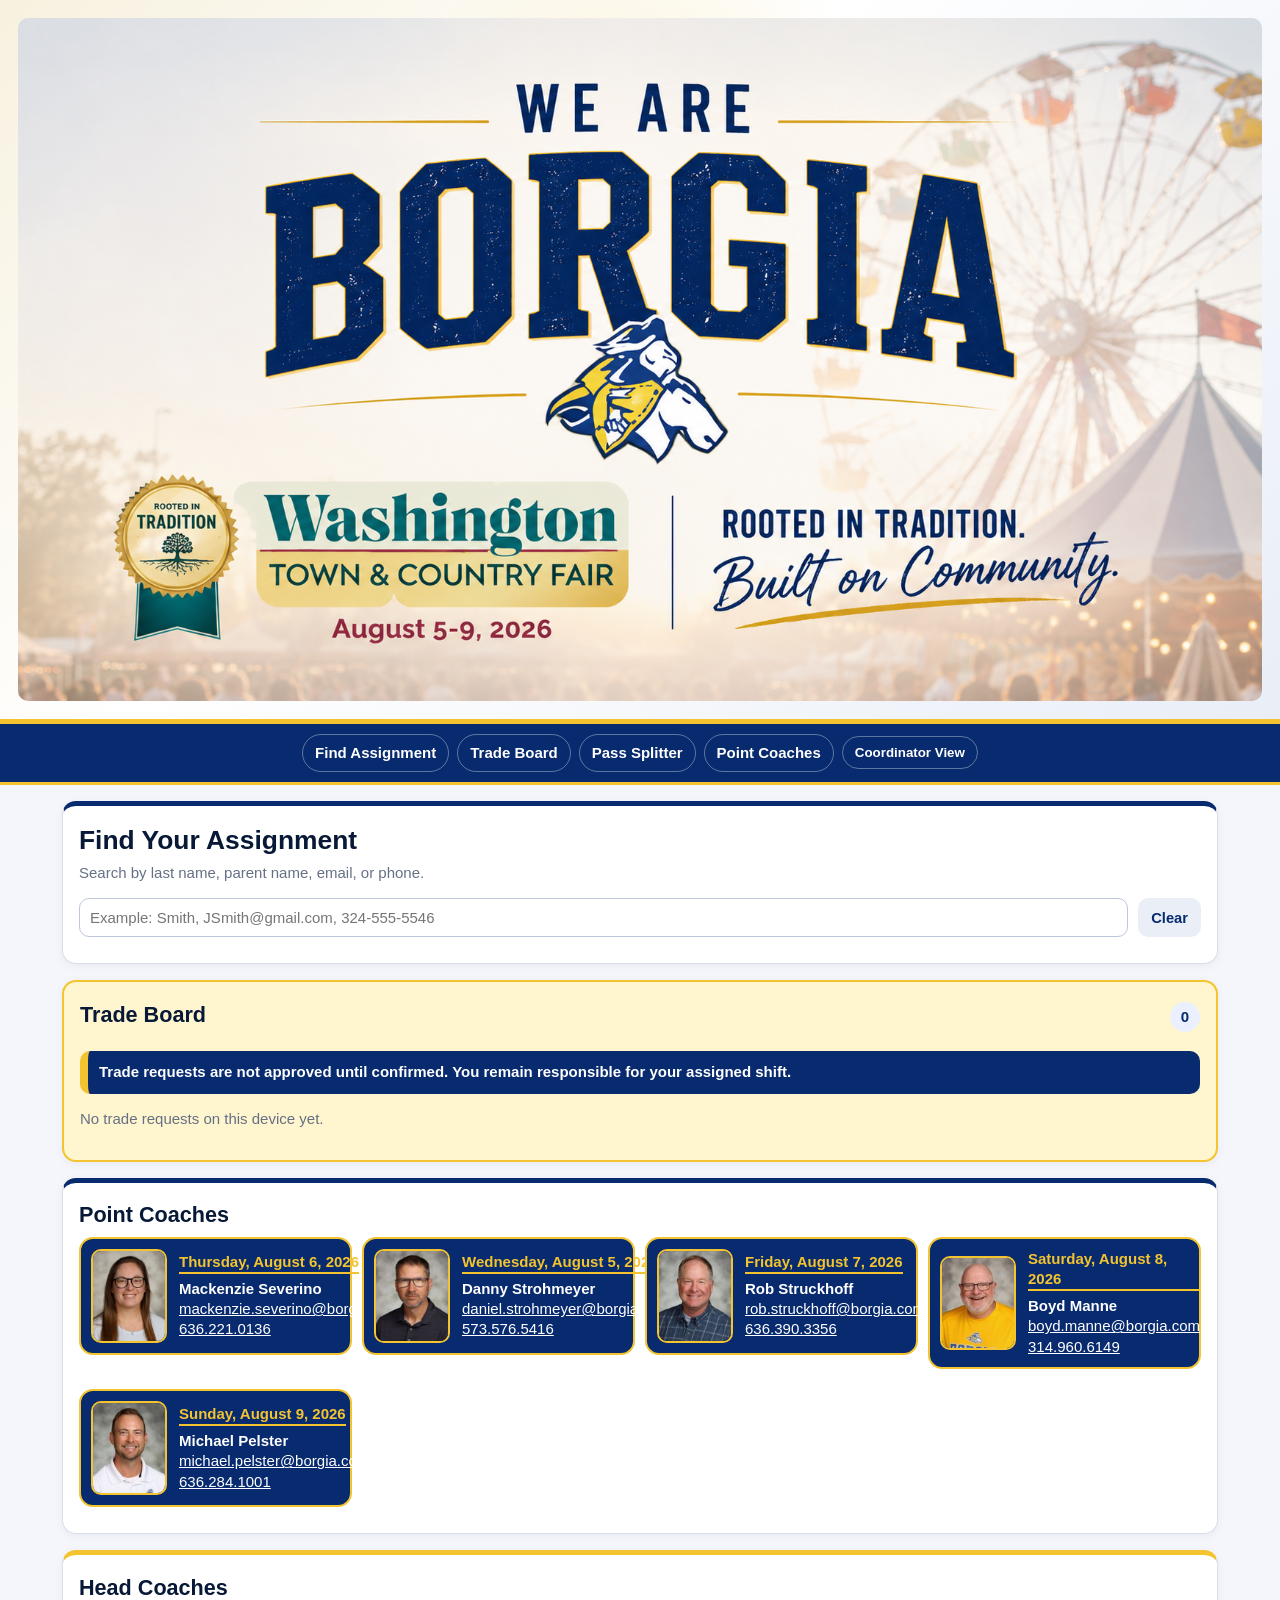
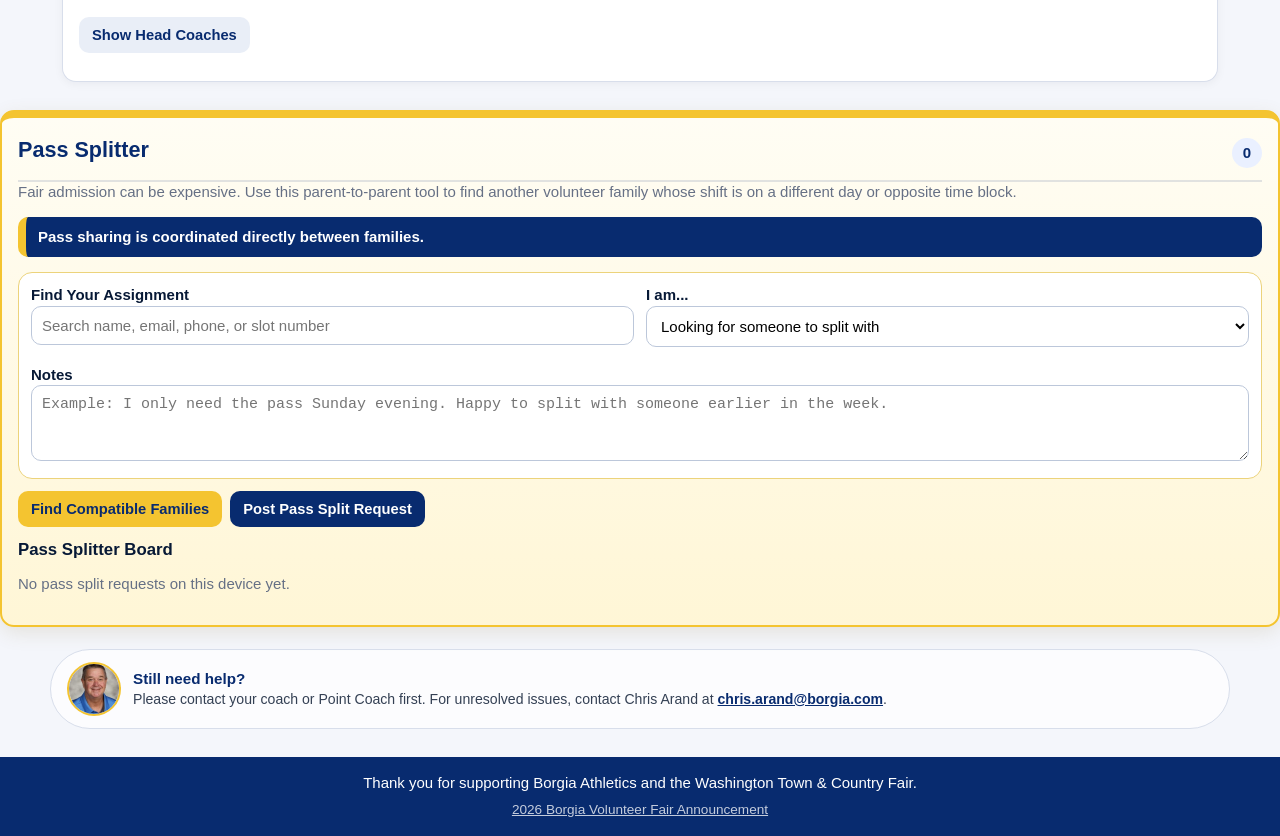
==== index.html @ af6ccf2e "Add files via upload" ====
<!doctype html>
<html lang="en">
<head>
  <meta charset="utf-8">
  <meta name="viewport" content="width=device-width, initial-scale=1">
  <title>Borgia Fair Volunteer Portal v2.1</title>
  <link rel="stylesheet" href="css/style.css">
</head>
<body>
  <header class="hero-image" role="banner" aria-label="Borgia Fair Volunteer Portal">
    <img src="assets/hero/borgia_fair_hero.png" alt="We Are Borgia - Washington Town & Country Fair">
  </header>

  <nav class="top-nav">
    <a href="#find">Find Assignment</a>
    <a href="#trade-board">Trade Board</a>
    <a href="#pass-splitter">Pass Splitter</a>
    <a href="#point-coaches-section">Point Coaches</a>
    <button id="coordinatorToggle" type="button">Coordinator View</button>
  </nav>

  <main class="container">
    <section id="find" class="card find-card">
      <h1>Find Your Assignment</h1>
      <p class="muted">Search by last name, parent name, email, or phone.</p>
      <div class="search-row">
        <input id="searchInput" type="search" placeholder="Example: Smith, JSmith@gmail.com, 324-555-5546" autocomplete="off">
        <button id="clearSearch" class="btn">Clear</button>
      </div>
      <div id="searchStatus" class="status"></div>
      <div id="searchResults" class="assignment-list"></div>
    </section>

    <section id="coordinatorPanel" class="card coordinator hidden">
      <div class="section-title">
        <h2>Coordinator View</h2>
        <button id="resetLocalData" class="btn btn-danger" type="button">Reset Local Demo Data</button>
      </div>
      <p class="muted">This prototype stores confirmations and trades in this browser only. A production version should use Microsoft Lists or another shared backend.</p>
      <div class="stats-grid">
        <div><strong id="statAssignments">0</strong><span>Total Assignments</span></div>
        <div><strong id="statConfirmed">0</strong><span>Confirmed</span></div>
        <div><strong id="statAwaiting">0</strong><span>Awaiting</span></div>
        <div><strong id="statTrades">0</strong><span>Trade Requests</span></div>
      </div>
    </section>

    <section id="confirmed-board" class="card hidden-board">
      <div class="section-title confirmed-title">
        <h2>Confirmed Volunteers</h2>
        <span id="confirmedCount" class="pill">0</span>
      </div>
      <div id="confirmedList" class="compact-list"></div>
    </section>

    <section id="awaiting-board" class="card hidden-board">
      <div class="section-title awaiting-title">
        <h2>Awaiting Confirmation</h2>
        <span id="awaitingCount" class="pill">0</span>
      </div>
      <div id="awaitingList" class="compact-list"></div>
    </section>

    <section id="trade-board" class="card trade-card">
      <div class="section-title">
        <h2>Trade Board</h2>
        <span id="tradeCount" class="pill">0</span>
      </div>
      <p class="trade-warning">Trade requests are not approved until confirmed. You remain responsible for your assigned shift.</p>
      <div id="tradeList" class="trade-list"></div>
    </section>
    <section id="point-coaches-section" class="card">
      <h2>Point Coaches</h2>
      <div id="pointCoachDirectory"></div>
    </section>

    <section id="head-coaches-section" class="card">
      <h2>Head Coaches</h2>
      <div id="sportCoachDirectory"></div>
    </section>
  </main>



    <section id="pass-splitter" class="card pass-card">
      <div class="section-title">
        <h2>Pass Splitter</h2>
        <span id="passCount" class="pill">0</span>
      </div>
      <p class="muted">Fair admission can be expensive. Use this parent-to-parent tool to find another volunteer family whose shift is on a different day or opposite time block.</p>
      <p class="pass-note">Pass sharing is coordinated directly between families.</p>

      <div class="pass-form">
        <div>
          <label class="label" for="passLookupInput">Find Your Assignment</label>
          <input id="passLookupInput" placeholder="Search name, email, phone, or slot number">
          <input id="passSlotInput" type="hidden">
          <div id="passLookupResults" class="pass-lookup-results"></div>
        </div>
        <div>
          <label class="label" for="passMode">I am...</label>
          <select id="passMode">
            <option value="looking">Looking for someone to split with</option>
            <option value="have">I have a pass and can share</option>
            <option value="found">Partner found</option>
          </select>
        </div>
        <div class="span-2">
          <label class="label" for="passNote">Notes</label>
          <textarea id="passNote" placeholder="Example: I only need the pass Sunday evening. Happy to split with someone earlier in the week."></textarea>
        </div>
      </div>

      <div class="actions">
        <button id="findPassMatches" class="btn btn-gold" type="button">Find Compatible Families</button>
        <button id="postPassRequest" class="btn btn-navy" type="button">Post Pass Split Request</button>
      </div>

      <div id="passMatches" class="pass-matches"></div>

      <h3>Pass Splitter Board</h3>
      <div id="passBoard" class="pass-board"></div>
    </section>


  <section class="last-resort-contact" aria-label="Coordinator contact">
    <img src="assets/headshots/Chris_Arand.jpg" alt="Chris Arand">
    <div>
      <strong>Still need help?</strong>
      <span>Please contact your coach or Point Coach first. For unresolved issues, contact Chris Arand at <a href="mailto:chris.arand@borgia.com">chris.arand@borgia.com</a>.</span>
    </div>
  </section>

  <footer>
    Thank you for supporting Borgia Athletics and the Washington Town & Country Fair.
  <br><a class="footer-subtle-link" href="announcement.html">2026 Borgia Volunteer Fair Announcement</a>
  </footer>

  <script src="data/fair_schedule.js"></script>
  <script src="js/app.js"></script>
</body>
</html>
---- css/style.css ----
:root{
  --navy:#082b6f; --navy2:#041b45; --gold:#f4c430; --gold2:#d8a514;
  --bg:#f4f6fb; --line:#d8deeb; --text:#071936; --muted:#667085;
  --green:#157347; --green-bg:#e8f6ee; --red:#b42318; --red-bg:#fff1f0;
}
*{box-sizing:border-box}
html{scroll-behavior:smooth}
body{margin:0;font-family:Arial,Helvetica,sans-serif;background:var(--bg);color:var(--text);font-size:15px;line-height:1.35}
.hero-image{background:#fff;border-bottom:5px solid var(--gold)}
.hero-image img{display:block;width:100%;height:auto;max-height:430px;object-fit:cover}
.top-nav{position:sticky;top:0;z-index:10;display:flex;gap:8px;flex-wrap:wrap;align-items:center;justify-content:center;background:var(--navy);padding:10px;border-bottom:3px solid var(--gold)}
.top-nav a,.top-nav button{color:white;background:transparent;border:1px solid rgba(255,255,255,.35);border-radius:999px;padding:8px 12px;font-weight:800;text-decoration:none;cursor:pointer}
.top-nav a:hover,.top-nav button:hover{background:rgba(255,255,255,.12)}
.container{max-width:1180px;margin:16px auto;padding:0 12px}
.card{background:white;border:1px solid var(--line);box-shadow:0 2px 10px rgba(10,20,40,.05);border-radius:14px;padding:16px;margin:0 0 16px}
.find-card{border-top:5px solid var(--navy)}
h1{font-size:1.65rem;margin:.1rem 0 .25rem}
h2{font-size:1.35rem;margin:.1rem 0 .45rem}
h3{font-size:1.05rem;margin:12px 0 8px}
.muted{color:var(--muted);margin-top:0}
.search-row{display:flex;gap:10px}
input,select,textarea{width:100%;padding:10px;border:1px solid #bcc7da;border-radius:10px;font-size:15px;background:white}
textarea{min-height:76px}
.btn{border:0;border-radius:10px;padding:10px 13px;background:#e9eef7;color:var(--navy);font-weight:800;cursor:pointer;text-decoration:none;display:inline-flex;align-items:center;justify-content:center;gap:7px;font-size:.92rem}
.btn:hover{filter:brightness(.97)}
.btn-gold{background:var(--gold);color:var(--navy)}
.btn-navy{background:var(--navy);color:white}
.btn-danger{background:var(--red-bg);color:var(--red)}
.status{margin:10px 0;color:var(--muted)}
.assignment-list{display:grid;gap:14px}
.assignment-card{border:1px solid var(--line);border-radius:14px;padding:14px;background:white;display:grid;grid-template-columns:1fr 190px;gap:14px}
.assignment-card.confirmed{border-color:#8dd2ad;background:linear-gradient(90deg,#fff,#f5fff9)}
.assignment-head{display:flex;gap:12px;align-items:flex-start}
.position-icon{width:82px;height:82px;object-fit:contain;flex:none}
.badge{display:inline-block;background:#fff3c7;color:#6f5000;border-radius:999px;padding:4px 9px;font-weight:900;font-size:.82rem}
.badge.confirmed{background:var(--green-bg);color:var(--green)}
.people{font-size:1.32rem;font-weight:900;margin:6px 0}
.detail-grid{display:grid;grid-template-columns:repeat(2,minmax(0,1fr));gap:6px 12px;margin:8px 0}
.label{font-weight:900}
.actions{display:flex;gap:8px;flex-wrap:wrap;margin-top:12px}
.side-box{border-left:1px solid var(--line);padding-left:14px}
.coach-select{margin:8px 0 10px}
.point-coach{background:#f8fafc;border:1px solid var(--line);border-radius:12px;padding:10px;overflow:hidden}
.point-coach .pc-name{font-weight:900}
.pc-small{font-size:.85rem;color:var(--muted);margin-top:3px}
.notes{background:#fffaf0;border:1px solid #f6dda3;border-radius:10px;padding:9px;margin-top:9px}
.section-title{display:flex;align-items:center;justify-content:space-between;gap:10px}
.pill{background:#eaf0ff;color:var(--navy);padding:5px 11px;border-radius:999px;font-weight:900}
.confirmed-title h2{color:var(--green)}
.awaiting-title h2{color:#8a6700}
.compact-list{display:grid;grid-template-columns:repeat(auto-fit,minmax(260px,1fr));gap:10px;max-height:520px;overflow:auto;padding-right:4px}
.compact-row{border:1px solid var(--line);border-radius:12px;padding:10px;background:#fff;font-size:.92rem}
.compact-row.confirmed{background:var(--green-bg);border-color:#a8ddb9}
.compact-row.pending{background:#fff9e3;border-color:#ebd178}
.trade-card{background:#fff5cf;border:2px solid var(--gold)}
.trade-warning{background:var(--navy);color:white;border-left:8px solid var(--gold);padding:11px;border-radius:10px;font-weight:800}
.trade-list{display:grid;gap:10px}
.trade-item{background:white;border:1px solid #e2c15a;border-radius:12px;padding:12px}
.directory-grid{display:grid;grid-template-columns:1fr 1fr;gap:18px}
.directory-item{border:1px solid var(--line);border-radius:12px;padding:10px;margin-bottom:8px;font-size:.92rem}
.point-day{font-weight:900;color:var(--navy);border-bottom:2px solid var(--gold);display:inline-block;margin-bottom:5px}
.hidden{display:none!important}
.hidden-board{display:none}
.coordinator-active .hidden-board{display:block}
.stats-grid{display:grid;grid-template-columns:repeat(auto-fit,minmax(160px,1fr));gap:10px}
.stats-grid div{background:#f8fafc;border:1px solid var(--line);border-radius:12px;padding:12px}
.stats-grid strong{display:block;font-size:1.8rem;color:var(--navy)}
.stats-grid span{color:var(--muted);font-weight:800}
footer{text-align:center;background:var(--navy);color:white;padding:16px;margin-top:28px}
@media(max-width:800px){
  body{font-size:14px}
  .assignment-card{grid-template-columns:1fr}
  .side-box{border-left:0;border-top:1px solid var(--line);padding-left:0;padding-top:12px}
  .detail-grid,.directory-grid{grid-template-columns:1fr}
  .search-row{flex-direction:column}
  .position-icon{width:62px;height:62px}
  .hero-image img{max-height:none}
}


/* v2.2 contact/headshot updates */
.point-coach-feature{
  display:grid;
  grid-template-columns:76px 1fr;
  gap:12px;
  align-items:center;
  background:var(--navy);
  color:white;
  border:2px solid var(--gold);
  border-radius:14px;
  padding:10px;
  margin-bottom:10px;
}
.point-coach-feature a{color:white}
.point-coach-feature .point-day{
  color:var(--gold);
  border-bottom:2px solid var(--gold);
}
.coach-headshot{
  width:76px;
  height:94px;
  object-fit:cover;
  border-radius:10px;
  border:2px solid var(--gold);
  background:white;
}
.coach-row{
  display:grid;
  grid-template-columns:52px 1fr;
  gap:10px;
  align-items:center;
}
.coach-row .coach-headshot{
  width:52px;
  height:64px;
  border-color:var(--line);
}
.directory-grid h3{
  color:var(--navy);
}
@media(max-width:800px){
  .point-coach-feature{grid-template-columns:60px 1fr}
  .coach-headshot{width:60px;height:74px}
}


/* v2.3 refinements */
.hero-image{
  background:
    radial-gradient(circle at 50% 30%, rgba(244,196,48,.22), transparent 35%),
    linear-gradient(135deg, #f7f1df 0%, #ffffff 42%, #e9eef7 100%) !important;
  border-bottom:5px solid var(--gold);
  padding:18px;
  display:flex;
  justify-content:center;
  align-items:center;
}

.hero-image img{
  display:block;
  width:min(100%, 1600px);
  height:auto;
  max-height:none !important;
  object-fit:contain !important;
  border-radius:10px;
}

/* Keep head coach list text-only so Point Coach headshots do not repeat there */
.head-coach-list .directory-item{
  padding:8px 10px;
}

.last-resort-contact{
  max-width:1180px;
  margin:22px auto 8px;
  padding:12px 16px;
  display:flex;
  align-items:center;
  gap:12px;
  color:#344054;
  background:rgba(255,255,255,.72);
  border:1px solid var(--line);
  border-radius:999px;
  font-size:.88rem;
}

.last-resort-contact img{
  width:54px;
  height:54px;
  object-fit:cover;
  border-radius:50%;
  border:2px solid var(--gold);
  flex:none;
}

.last-resort-contact strong{
  display:block;
  color:var(--navy);
  font-size:.95rem;
}

.last-resort-contact a{
  color:var(--navy);
  font-weight:800;
}

@media(max-width:700px){
  .last-resort-contact{
    border-radius:16px;
    align-items:flex-start;
  }
}


/* v2.4 trade request modal */
.trade-modal-overlay{
  position:fixed;
  inset:0;
  z-index:1000;
  background:rgba(4, 27, 69, .72);
  display:flex;
  align-items:flex-start;
  justify-content:center;
  overflow:auto;
  padding:22px 12px;
}

.trade-modal{
  width:min(920px, 100%);
  background:white;
  border-radius:16px;
  padding:18px;
  box-shadow:0 18px 60px rgba(0,0,0,.28);
  border-top:7px solid var(--gold);
}

.trade-modal-head{
  display:flex;
  justify-content:space-between;
  align-items:flex-start;
  gap:14px;
  margin-bottom:12px;
}

.unavailable-grid{
  display:grid;
  gap:9px;
  margin:12px 0 14px;
}

.unavailable-day{
  border:1px solid var(--line);
  border-radius:12px;
  padding:10px;
  background:#f8fafc;
  display:grid;
  grid-template-columns:150px 1fr;
  gap:10px;
  align-items:center;
}

.unavailable-day.active{
  background:#fff7d6;
  border-color:#e2c15a;
}

.day-label{
  display:flex;
  align-items:center;
  gap:8px;
  font-weight:900;
  color:var(--navy);
}

.day-label input,
.time-options input,
.checkbox-line input{
  width:auto;
}

.time-options{
  display:flex;
  flex-wrap:wrap;
  gap:8px;
}

.time-options label{
  display:inline-flex;
  align-items:center;
  gap:5px;
  padding:6px 9px;
  background:white;
  border:1px solid var(--line);
  border-radius:999px;
  font-size:.9rem;
}

.unavailable-day:not(.active) .time-options{
  opacity:.45;
}

.checkbox-line{
  display:flex;
  gap:9px;
  align-items:center;
  font-weight:800;
  margin:8px 0 14px;
}

.possible-matches{
  margin:12px 0;
}

.match-list{
  display:grid;
  grid-template-columns:repeat(auto-fit,minmax(220px,1fr));
  gap:9px;
}

.match-box{
  border:1px solid var(--line);
  border-radius:12px;
  padding:10px;
  background:#f8fafc;
}

@media(max-width:700px){
  .trade-modal-head{
    flex-direction:column;
  }
  .unavailable-day{
    grid-template-columns:1fr;
  }
}


/* v2.5 trade preference mode */
.mode-switch{
  border:1px solid var(--line);
  border-radius:14px;
  padding:10px 12px;
  margin:12px 0;
  background:#f8fafc;
}

.mode-switch legend{
  font-weight:900;
  color:var(--navy);
}

.mode-switch label{
  display:inline-flex;
  align-items:center;
  gap:7px;
  margin:6px 14px 4px 0;
  font-weight:800;
}

.mode-switch input{
  width:auto;
}

/* Support both old v2.4 class and new v2.5 class */
.trade-day,
.unavailable-day{
  border:1px solid var(--line);
  border-radius:12px;
  padding:10px;
  background:#f8fafc;
  display:grid;
  grid-template-columns:150px 1fr;
  gap:10px;
  align-items:center;
}

.trade-day.active,
.unavailable-day.active{
  background:#fff7d6;
  border-color:#e2c15a;
}

.trade-day:not(.active) .time-options,
.unavailable-day:not(.active) .time-options{
  opacity:.45;
}

@media(max-width:700px){
  .trade-day,
  .unavailable-day{
    grid-template-columns:1fr;
  }
}


/* v2.6 trade match display */
.match-note{
  display:block;
  font-size:.82rem;
  color:var(--muted);
  font-weight:400;
  margin-top:2px;
}

.trade-modal{
  max-height:none;
}

.match-list{
  align-items:stretch;
}


/* v2.7 announcement + pass splitter */
.simple-page-header{
  background:
    radial-gradient(circle at 50% 30%, rgba(244,196,48,.22), transparent 35%),
    linear-gradient(135deg, #f7f1df 0%, #ffffff 42%, #e9eef7 100%);
  border-bottom:5px solid var(--gold);
  padding:28px 18px;
  text-align:center;
}

.simple-page-header h1{
  color:var(--navy);
  margin-bottom:6px;
}

.letter-card{
  max-width:900px;
  margin-left:auto;
  margin-right:auto;
}

.letter-card p,
.letter-card li{
  font-size:1rem;
  line-height:1.55;
}

.footer-subtle-link{
  display:inline-block;
  margin-top:8px;
  color:rgba(255,255,255,.76);
  font-size:.85rem;
}

.pass-card{
  border-top:5px solid var(--gold);
}

.pass-note{
  background:#f8fafc;
  border-left:6px solid var(--gold);
  padding:10px 12px;
  border-radius:10px;
  font-weight:800;
  color:var(--navy);
}

.pass-form{
  display:grid;
  grid-template-columns:1fr 1fr;
  gap:12px;
  margin:12px 0;
}

.pass-form .span-2{
  grid-column:1 / -1;
}

.pass-board,
.pass-matches{
  margin-top:12px;
}

@media(max-width:700px){
  .pass-form{
    grid-template-columns:1fr;
  }
}


/* v2.8 Pass Splitter searchable assignment lookup */
.pass-lookup-results{
  margin-top:8px;
  display:grid;
  gap:6px;
}

.pass-lookup-choice{
  text-align:left;
  border:1px solid var(--line);
  background:#fff;
  border-radius:10px;
  padding:8px 10px;
  cursor:pointer;
  color:var(--text);
}

.pass-lookup-choice:hover{
  border-color:var(--gold);
  background:#fff9e3;
}

.pass-lookup-choice strong{
  display:block;
  color:var(--navy);
}

.pass-lookup-choice span{
  display:block;
  font-size:.85rem;
  color:var(--muted);
}

.pass-selected{
  border:1px solid #a8ddb9;
  background:var(--green-bg);
  border-radius:10px;
  padding:8px 10px;
  font-size:.9rem;
}

.pass-lookup-empty{
  color:var(--muted);
  font-size:.9rem;
  padding:6px 0;
}


/* v2.9 trade reason + posted trade matches */
.trade-reason{
  border:1px solid var(--line);
  border-radius:14px;
  padding:10px 12px;
  margin:12px 0;
  background:#f8fafc;
}

.trade-reason legend{
  font-weight:900;
  color:var(--navy);
}

.trade-reason label{
  display:block;
  margin:7px 0;
  font-weight:800;
}

.trade-reason input{
  width:auto;
  margin-right:7px;
}

.match-section{
  margin-top:14px;
}

.match-section h4{
  margin:8px 0;
  color:var(--navy);
  font-size:1rem;
}

.posted-trade-match{
  border-color:var(--gold);
  background:#fff9e3;
}

.posted-note{
  margin:8px 0;
  padding:8px;
  border-radius:10px;
  background:white;
  border:1px solid #efd37a;
  font-size:.9rem;
}


/* v2.10 trade modal and pass splitter refinements */
.trade-modal-actions{
  margin-top:12px;
  margin-bottom:12px;
  padding-bottom:12px;
  border-bottom:1px solid var(--line);
}

.possible-matches{
  margin-top:10px;
}

/* Make Pass Splitter feel like its own separate tool at the end */
.pass-card{
  background:
    linear-gradient(180deg, #fffdf4 0%, #fff6d6 100%);
  border:2px solid var(--gold);
  border-top:8px solid var(--gold);
  box-shadow:0 6px 20px rgba(120, 89, 0, .12);
  margin-top:28px;
}

.pass-card h2{
  color:var(--navy);
}

.pass-card .section-title{
  padding-bottom:8px;
  border-bottom:2px solid rgba(8,43,111,.12);
}

.pass-note{
  background:var(--navy);
  color:white;
  border-left:8px solid var(--gold);
}

.pass-note strong,
.pass-note a{
  color:white;
}

.pass-form{
  background:white;
  border:1px solid #ecd37b;
  border-radius:14px;
  padding:12px;
}

.pass-board .trade-item,
.pass-matches .match-box{
  border-color:#e2c15a;
}

/* Trade match list no longer exposes every slot by default */
.posted-trade-match{
  border-width:2px;
}


/* v2.11 mobile compact search results */
@media(max-width:700px){
  .container{
    padding:0 8px;
    margin:10px auto;
  }

  .card{
    padding:12px;
    border-radius:12px;
    margin-bottom:12px;
  }

  .find-card h1{
    font-size:1.35rem;
  }

  .find-card .muted{
    font-size:.92rem;
    margin-bottom:8px;
  }

  .search-row{
    gap:8px;
  }

  .search-row input{
    padding:9px 10px;
    font-size:16px;
  }

  .search-row .btn{
    padding:9px 10px;
  }

  .status{
    margin:8px 0;
    font-size:.92rem;
  }

  .assignment-list{
    gap:9px;
  }

  .assignment-card{
    display:block;
    padding:10px;
    border-radius:12px;
  }

  .assignment-head{
    display:grid;
    grid-template-columns:50px 1fr;
    gap:9px;
    align-items:start;
  }

  .position-icon{
    width:44px;
    height:44px;
    margin-top:2px;
  }

  .badge{
    font-size:.74rem;
    padding:3px 7px;
  }

  .people{
    font-size:1.08rem;
    line-height:1.12;
    margin:4px 0 6px;
  }

  .detail-grid{
    display:block;
    margin:0;
    font-size:.9rem;
    line-height:1.28;
  }

  .detail-grid > div{
    margin:1px 0;
  }

  .notes{
    margin-top:6px;
    padding:7px;
    font-size:.86rem;
  }

  .actions{
    display:grid;
    grid-template-columns:1fr 1fr;
    gap:6px;
    margin-top:9px;
  }

  .actions .btn{
    font-size:.82rem;
    padding:8px 7px;
    min-height:36px;
  }

  .side-box{
    margin-top:9px;
    padding-top:9px;
  }

  .side-box .label{
    font-size:.88rem;
  }

  .coach-select{
    padding:8px;
    font-size:.9rem;
    margin:5px 0 7px;
  }

  .point-coach{
    padding:8px;
    font-size:.86rem;
  }

  .point-coach .label{
    display:inline;
    margin-right:5px;
  }

  .point-coach .pc-name{
    display:inline;
  }

  .point-coach .pc-small{
    display:none;
  }
}

/* Extra tight layout when keyboard is open / very short viewport */
@media(max-width:700px) and (max-height:750px){
  .hero-image{
    display:none;
  }

  .top-nav{
    padding:6px;
  }

  .top-nav a,
  .top-nav button{
    padding:6px 8px;
    font-size:.78rem;
  }

  .find-card{
    padding-top:10px;
  }

  .assignment-card{
    padding:8px;
  }

  .people{
    font-size:1rem;
  }

  .detail-grid{
    font-size:.84rem;
  }

  .actions .btn{
    font-size:.78rem;
    padding:7px 5px;
  }
}


/* =====================================================
   v2.12 Mobile Collapsed Assignment Cards
   ===================================================== */

@media(max-width:700px){

  .assignment-card{
    display:grid;
    grid-template-columns:1fr;
    padding:9px 10px;
    cursor:pointer;
  }

  .assignment-head{
    display:block;
  }

  .position-icon{
    display:none;
  }

  .assignment-card .badge{
    font-size:.72rem;
    padding:3px 8px;
  }

  .assignment-card .people{
    font-size:1.05rem;
    margin:5px 0 4px;
    line-height:1.15;
  }

  .assignment-card .detail-grid{
    font-size:.86rem;
    line-height:1.25;
  }

  .assignment-card .detail-grid div:nth-child(n+3),
  .assignment-card .notes,
  .assignment-card .actions,
  .assignment-card .side-box{
    display:none;
  }

  .assignment-card.mobile-open .detail-grid div,
  .assignment-card.mobile-open .notes,
  .assignment-card.mobile-open .actions,
  .assignment-card.mobile-open .side-box{
    display:block;
  }

  .assignment-card.mobile-open .actions{
    display:grid;
    grid-template-columns:1fr 1fr;
    gap:6px;
  }

  .assignment-card.mobile-open .side-box{
    margin-top:9px;
    padding-top:9px;
    border-top:1px solid var(--line);
  }

  .assignment-card::after{
    content:"Tap to view details";
    display:block;
    margin-top:5px;
    color:var(--muted);
    font-size:.78rem;
  }

  .assignment-card.mobile-open::after{
    content:"Tap card to collapse";
  }
}

/* =====================================================
   v2.12 Collapsible Contacts Section
   ===================================================== */

.section-toggle-btn{
  margin:8px 0 12px;
}

#coach-directory.collapsed-section .directory-grid{
  display:none;
}

#coach-directory.collapsed-section{
  padding-bottom:12px;
}


/* =====================================================
   v2.13 Review Fixes: compact results, optional coach,
   collapsed contacts, and mobile webview support
   ===================================================== */

.optional-label{
  font-weight:700;
  color:var(--muted);
  font-size:.85em;
}

/* Make search results compact on phones, mobile webviews, and narrow tablet widths */
@media(max-width:900px){

  .assignment-card{
    display:block !important;
    padding:10px 12px !important;
    border-radius:12px;
    cursor:pointer;
  }

  .assignment-card .assignment-head{
    display:block !important;
  }

  .assignment-card .position-icon{
    display:none !important;
  }

  .assignment-card .badge{
    font-size:.72rem !important;
    padding:3px 8px !important;
  }

  .assignment-card .people{
    font-size:1.05rem !important;
    line-height:1.14 !important;
    margin:5px 0 5px !important;
  }

  .assignment-card .detail-grid{
    display:block !important;
    font-size:.88rem !important;
    line-height:1.25 !important;
    margin:0 !important;
  }

  .assignment-card .detail-grid > div{
    margin:1px 0 !important;
  }

  /* Collapsed row: only show date and time until user taps */
  .assignment-card:not(.mobile-open) .detail-grid div:nth-child(n+3),
  .assignment-card:not(.mobile-open) .notes,
  .assignment-card:not(.mobile-open) .actions,
  .assignment-card:not(.mobile-open) .side-box{
    display:none !important;
  }

  .assignment-card.mobile-open .detail-grid div,
  .assignment-card.mobile-open .notes,
  .assignment-card.mobile-open .actions,
  .assignment-card.mobile-open .side-box{
    display:block;
  }

  .assignment-card.mobile-open .actions{
    display:grid !important;
    grid-template-columns:1fr 1fr;
    gap:6px;
    margin-top:9px;
  }

  .assignment-card.mobile-open .side-box{
    margin-top:9px;
    padding-top:9px;
    padding-left:0;
    border-left:0;
    border-top:1px solid var(--line);
  }

  .assignment-card .actions .btn{
    font-size:.82rem;
    padding:8px 7px;
    min-height:36px;
  }

  .assignment-card::after{
    content:"Tap to view details";
    display:block;
    margin-top:5px;
    color:var(--muted);
    font-size:.78rem;
  }

  .assignment-card.mobile-open::after{
    content:"Tap card to collapse";
  }

  .coach-select{
    font-size:.9rem;
    padding:8px;
  }

  .point-coach .pc-small{
    display:none;
  }
}

/* Contacts stay tucked away until intentionally opened */
#coach-directory.collapsed-section .directory-grid{
  display:none !important;
}

#coach-directory.collapsed-section{
  padding-bottom:12px;
}

.section-toggle-btn{
  margin:8px 0 12px;
}

/* Reduce visual weight of long coach rows on mobile if opened */
@media(max-width:900px){
  .head-coach-list .directory-item,
  #sportCoachDirectory .directory-item{
    padding:8px 10px;
    font-size:.92rem;
  }

  #sportCoachDirectory .directory-item strong{
    font-size:1rem;
  }
}


/* =====================================================
   v2.16 Point Coaches / Head Coaches Section Fix
   ===================================================== */

/* Point Coaches are a normal visible homepage section */
#point-coaches-section{
  border-top:5px solid var(--navy);
}

#point-coaches-section #pointCoachDirectory{
  display:grid !important;
  grid-template-columns:repeat(auto-fit,minmax(260px,1fr));
  gap:10px;
}

/* Head Coaches are their own reference section and collapse by default */
#head-coaches-section{
  border-top:5px solid var(--gold);
}

#head-coaches-section.collapsed-section #sportCoachDirectory{
  display:none !important;
}

#head-coaches-section .head-coach-toggle-btn{
  margin:8px 0 12px;
}

/* Disable older "coach-directory" collapse behavior from previous versions */
#coach-directory.collapsed-section .directory-grid,
#coach-directory .directory-grid{
  display:grid !important;
}

#sportCoachDirectory.collapsed-section{
  display:block !important;
}

@media(max-width:900px){
  #point-coaches-section #pointCoachDirectory{
    grid-template-columns:1fr;
  }
}
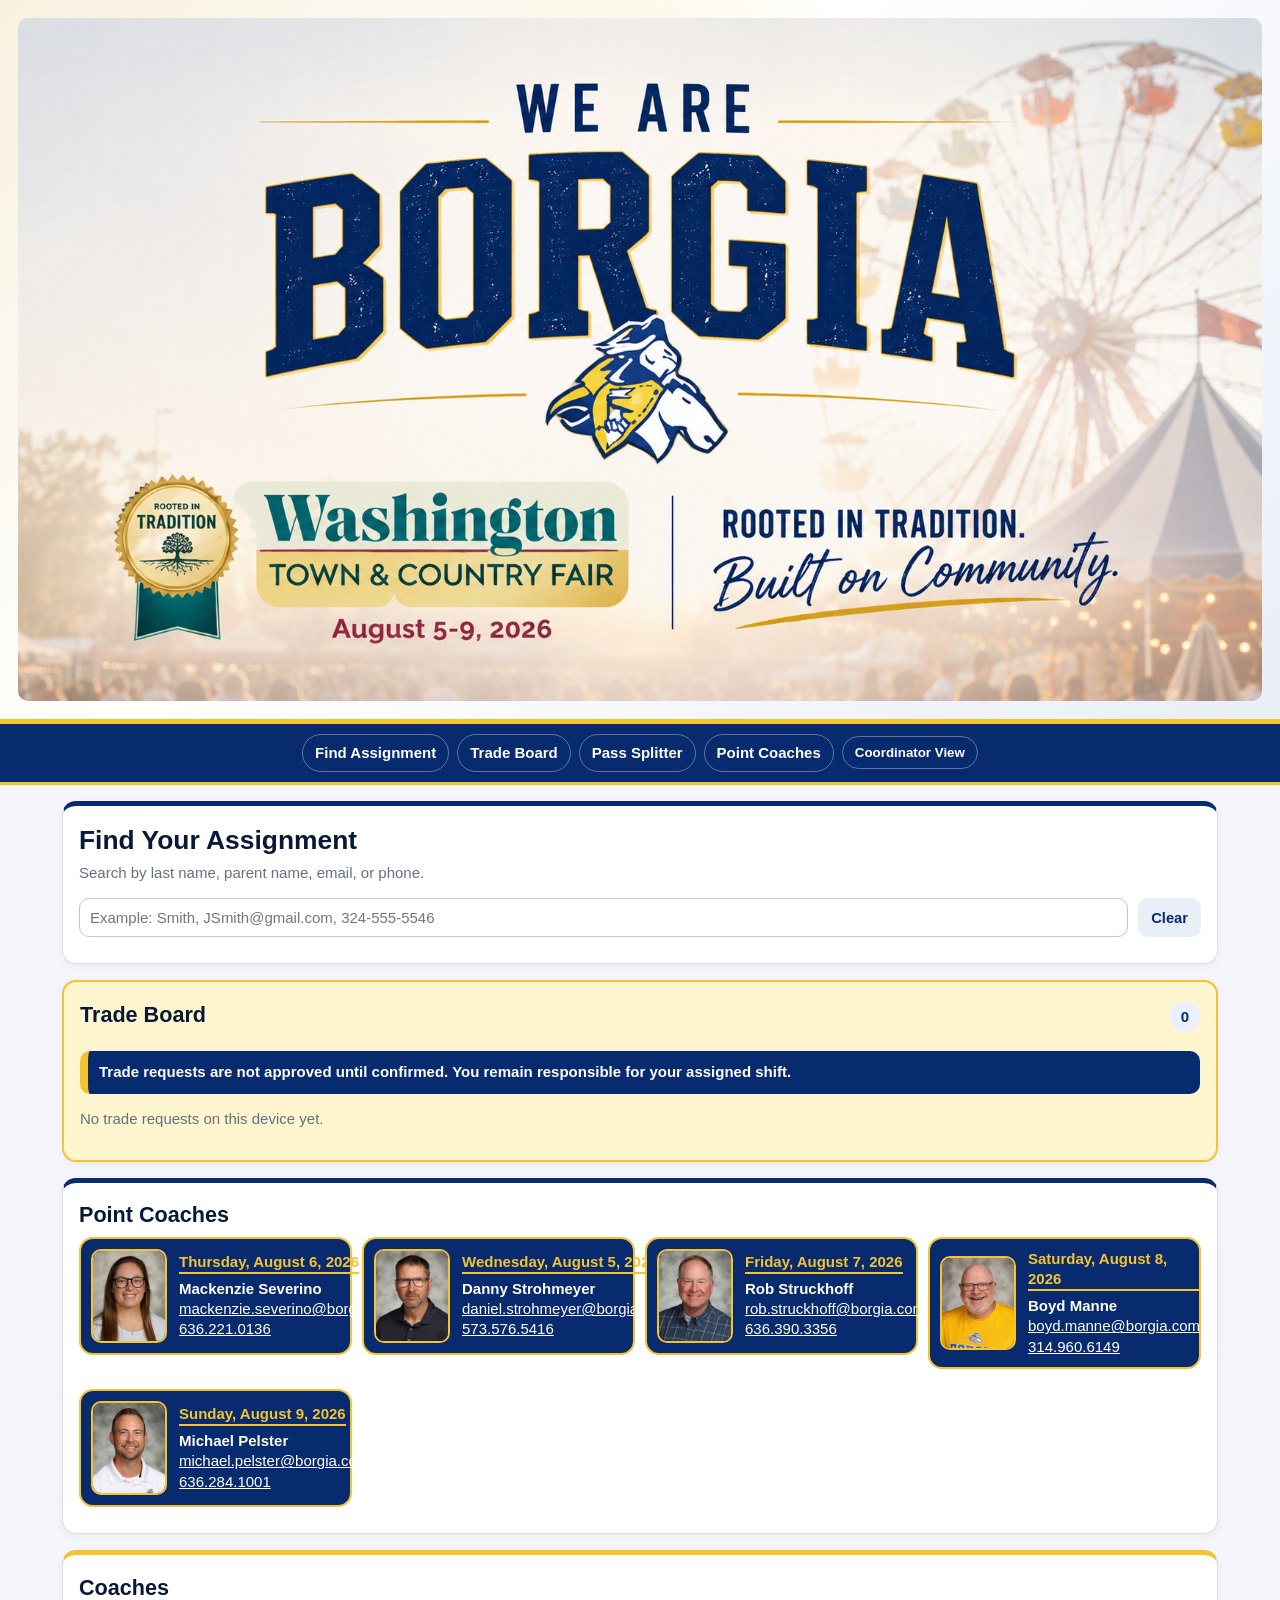
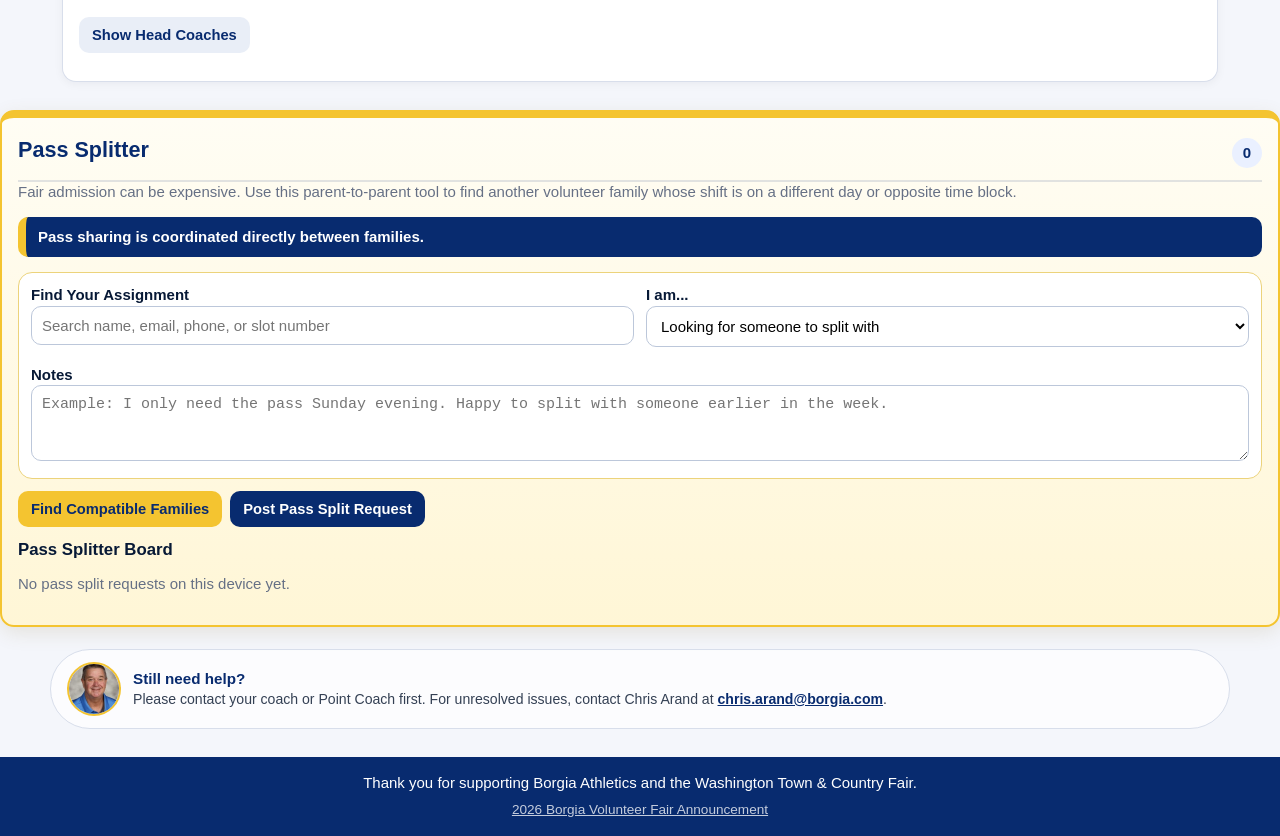
==== commit 191c330e: "Update index.html" ====
--- a/index.html
+++ b/index.html
@@ -75,7 +75,7 @@
     </section>
 
     <section id="head-coaches-section" class="card">
-      <h2>Head Coaches</h2>
+      <h2>Coaches</h2>
       <div id="sportCoachDirectory"></div>
     </section>
   </main>
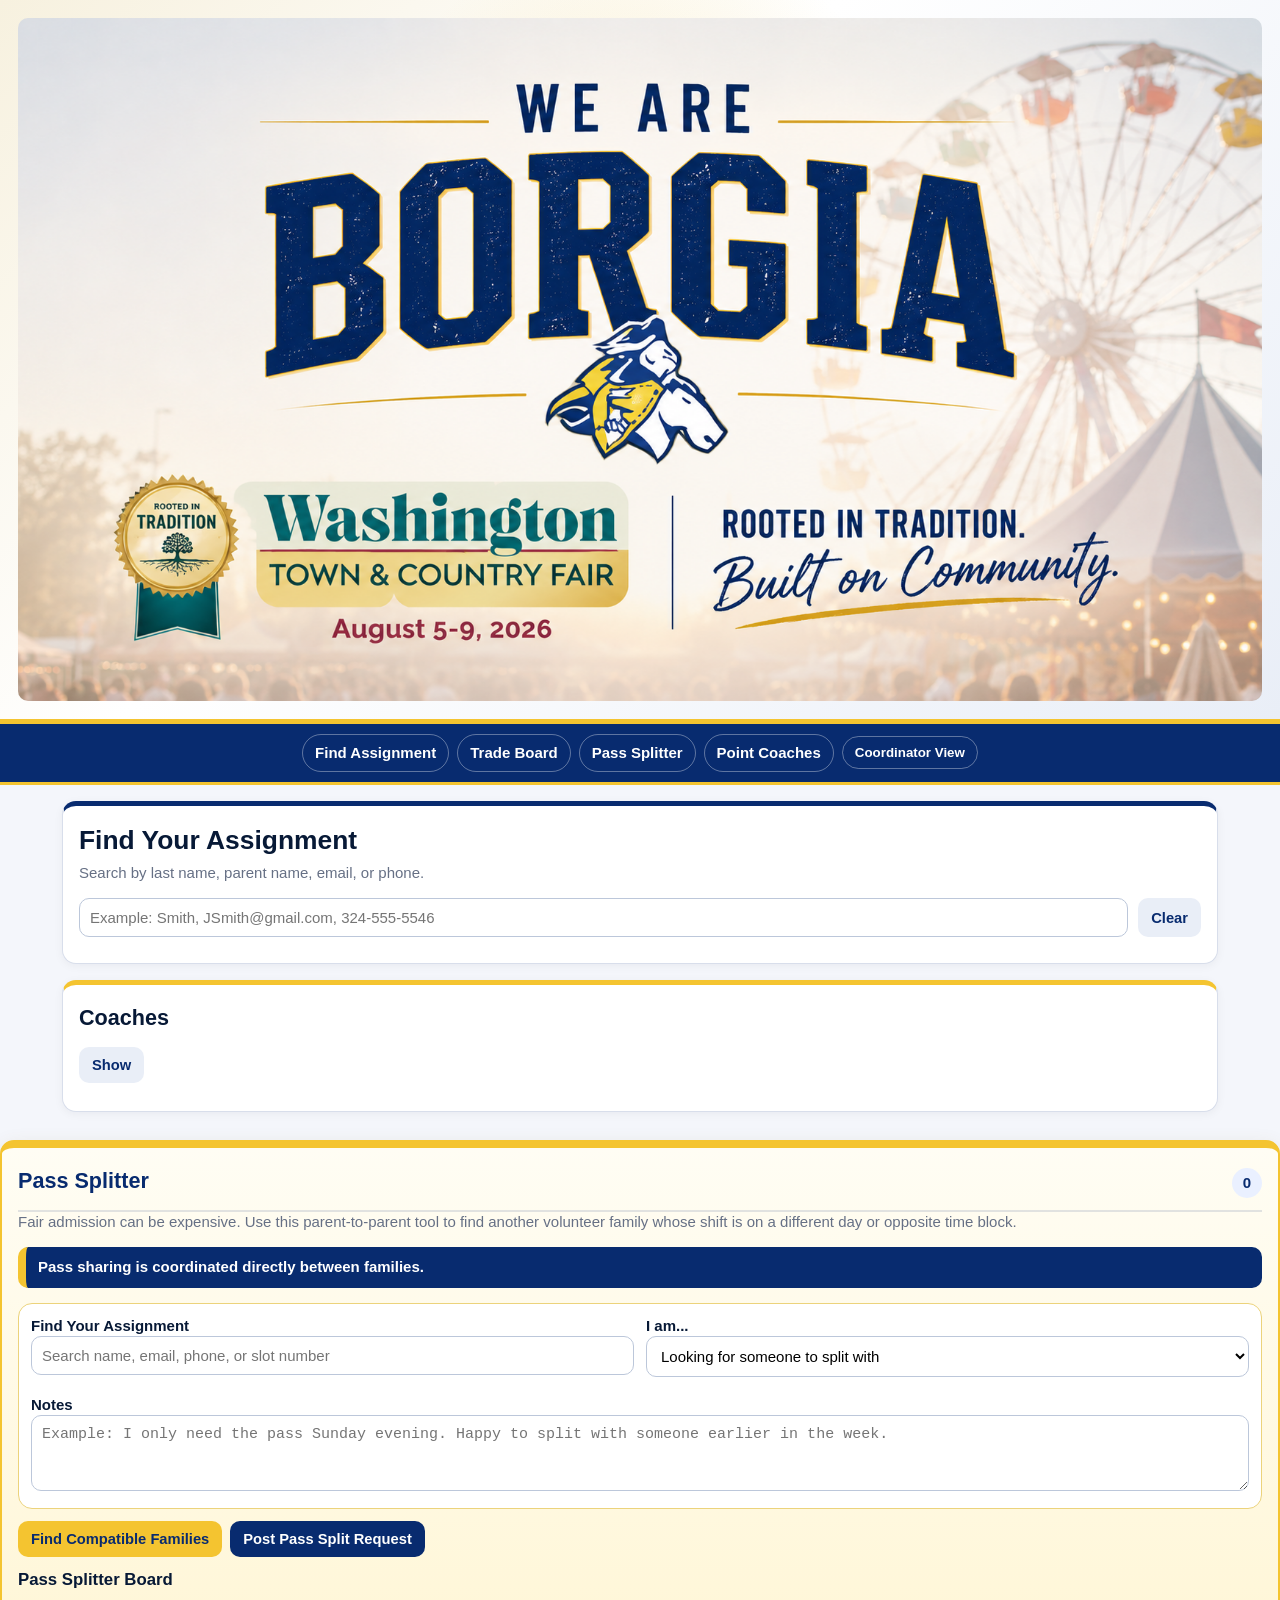
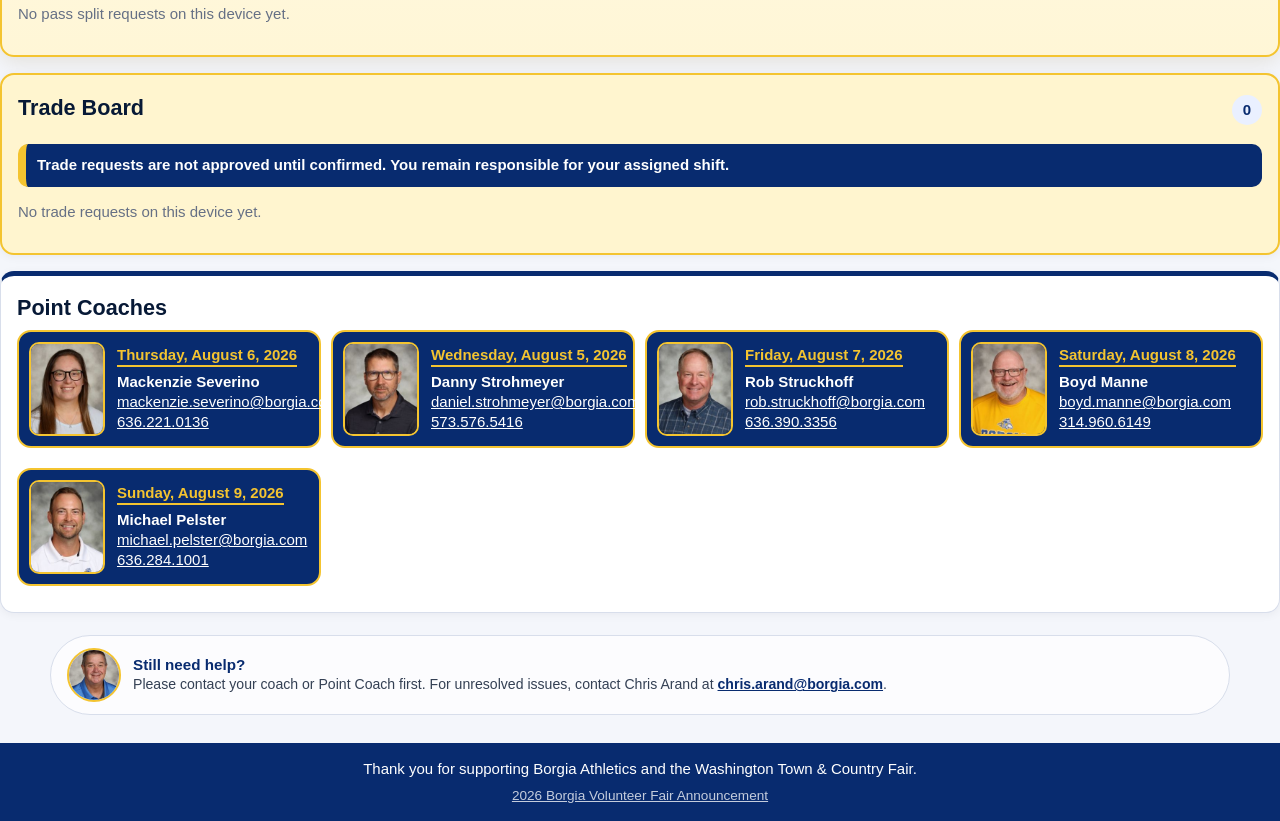
==== commit 1c43ce07: "Update index.html" ====
--- a/index.html
+++ b/index.html
@@ -61,18 +61,7 @@
       <div id="awaitingList" class="compact-list"></div>
     </section>
 
-    <section id="trade-board" class="card trade-card">
-      <div class="section-title">
-        <h2>Trade Board</h2>
-        <span id="tradeCount" class="pill">0</span>
-      </div>
-      <p class="trade-warning">Trade requests are not approved until confirmed. You remain responsible for your assigned shift.</p>
-      <div id="tradeList" class="trade-list"></div>
-    </section>
-    <section id="point-coaches-section" class="card">
-      <h2>Point Coaches</h2>
-      <div id="pointCoachDirectory"></div>
-    </section>
+ 
 
     <section id="head-coaches-section" class="card">
       <h2>Coaches</h2>
@@ -121,7 +110,18 @@
       <h3>Pass Splitter Board</h3>
       <div id="passBoard" class="pass-board"></div>
     </section>
-
+   <section id="trade-board" class="card trade-card">
+      <div class="section-title">
+        <h2>Trade Board</h2>
+        <span id="tradeCount" class="pill">0</span>
+      </div>
+      <p class="trade-warning">Trade requests are not approved until confirmed. You remain responsible for your assigned shift.</p>
+      <div id="tradeList" class="trade-list"></div>
+    </section>
+    <section id="point-coaches-section" class="card">
+      <h2>Point Coaches</h2>
+      <div id="pointCoachDirectory"></div>
+    </section>
 
   <section class="last-resort-contact" aria-label="Coordinator contact">
     <img src="assets/headshots/Chris_Arand.jpg" alt="Chris Arand">
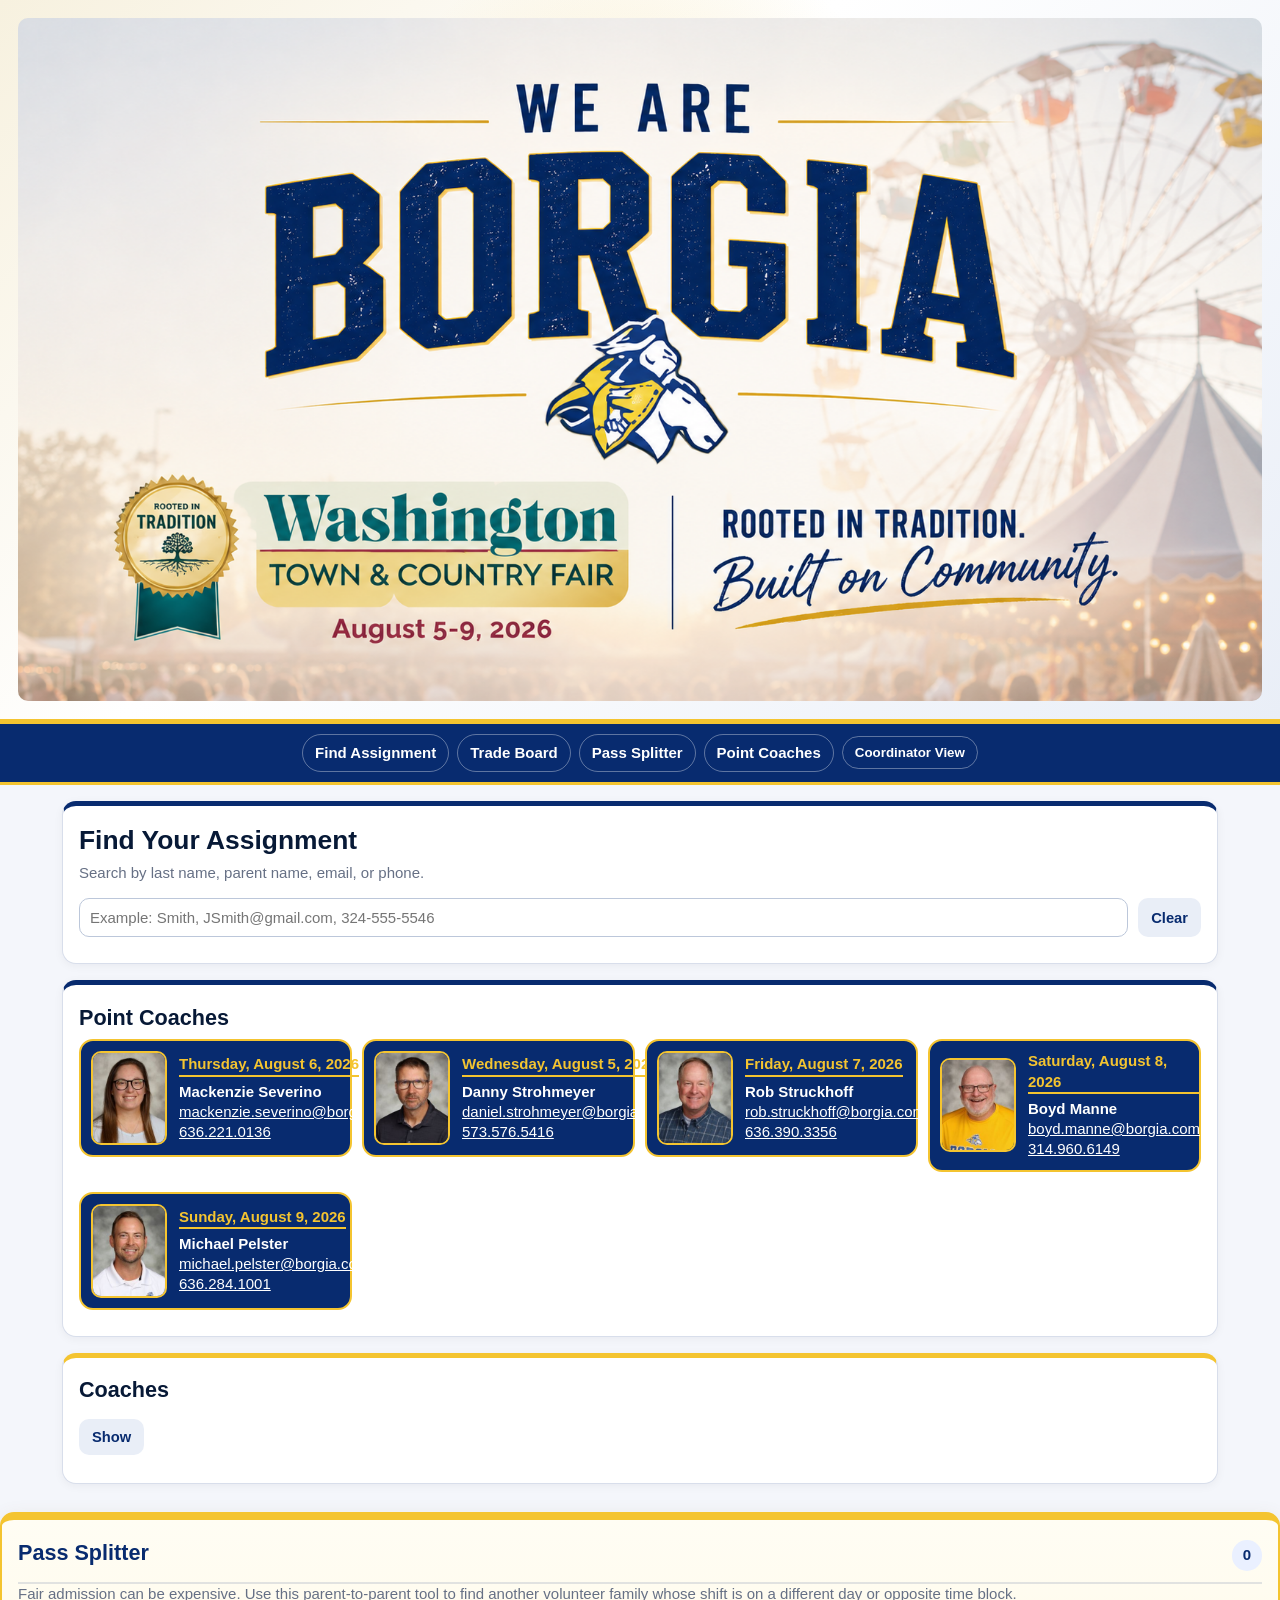
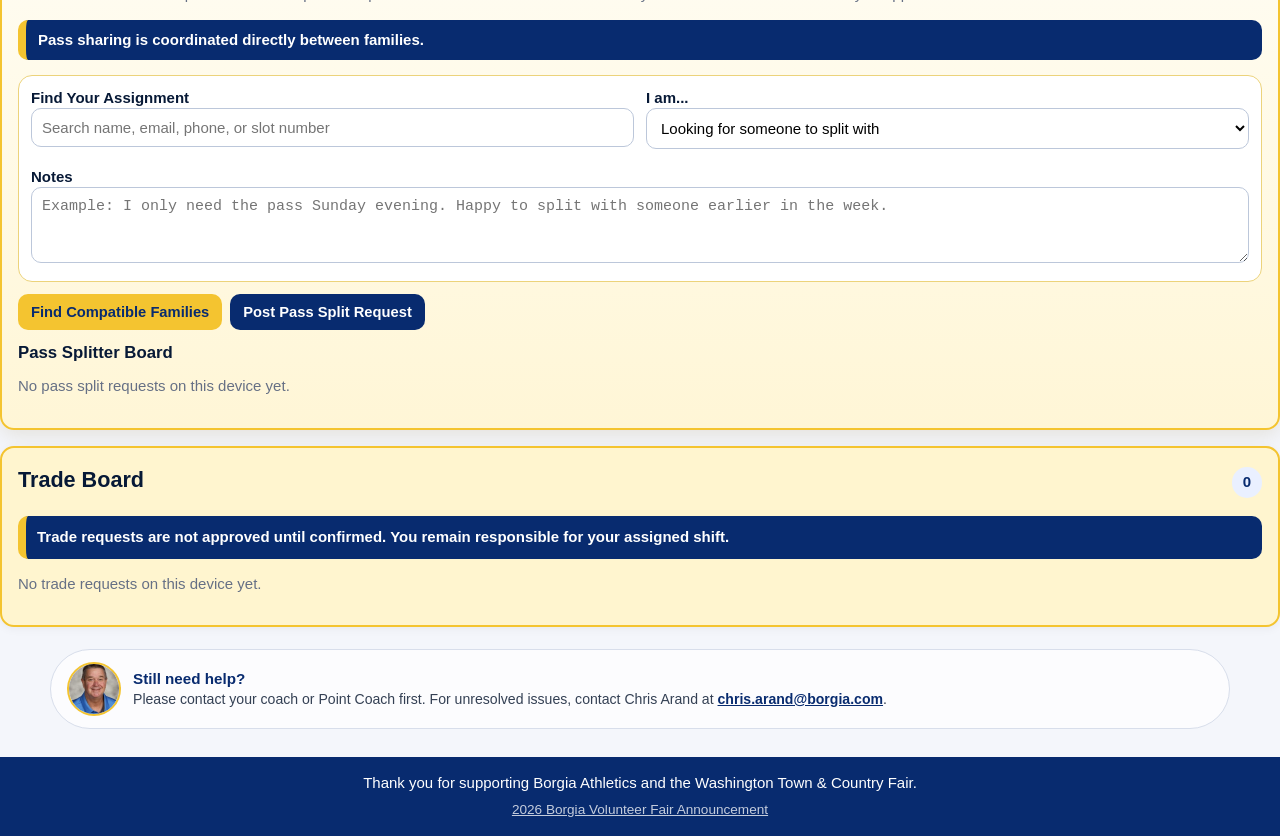
==== commit 3455020e: "Update index.html" ====
--- a/index.html
+++ b/index.html
@@ -61,7 +61,10 @@
       <div id="awaitingList" class="compact-list"></div>
     </section>
 
- 
+   <section id="point-coaches-section" class="card">
+      <h2>Point Coaches</h2>
+      <div id="pointCoachDirectory"></div>
+    </section>
 
     <section id="head-coaches-section" class="card">
       <h2>Coaches</h2>
@@ -118,10 +121,7 @@
       <p class="trade-warning">Trade requests are not approved until confirmed. You remain responsible for your assigned shift.</p>
       <div id="tradeList" class="trade-list"></div>
     </section>
-    <section id="point-coaches-section" class="card">
-      <h2>Point Coaches</h2>
-      <div id="pointCoachDirectory"></div>
-    </section>
+  
 
   <section class="last-resort-contact" aria-label="Coordinator contact">
     <img src="assets/headshots/Chris_Arand.jpg" alt="Chris Arand">
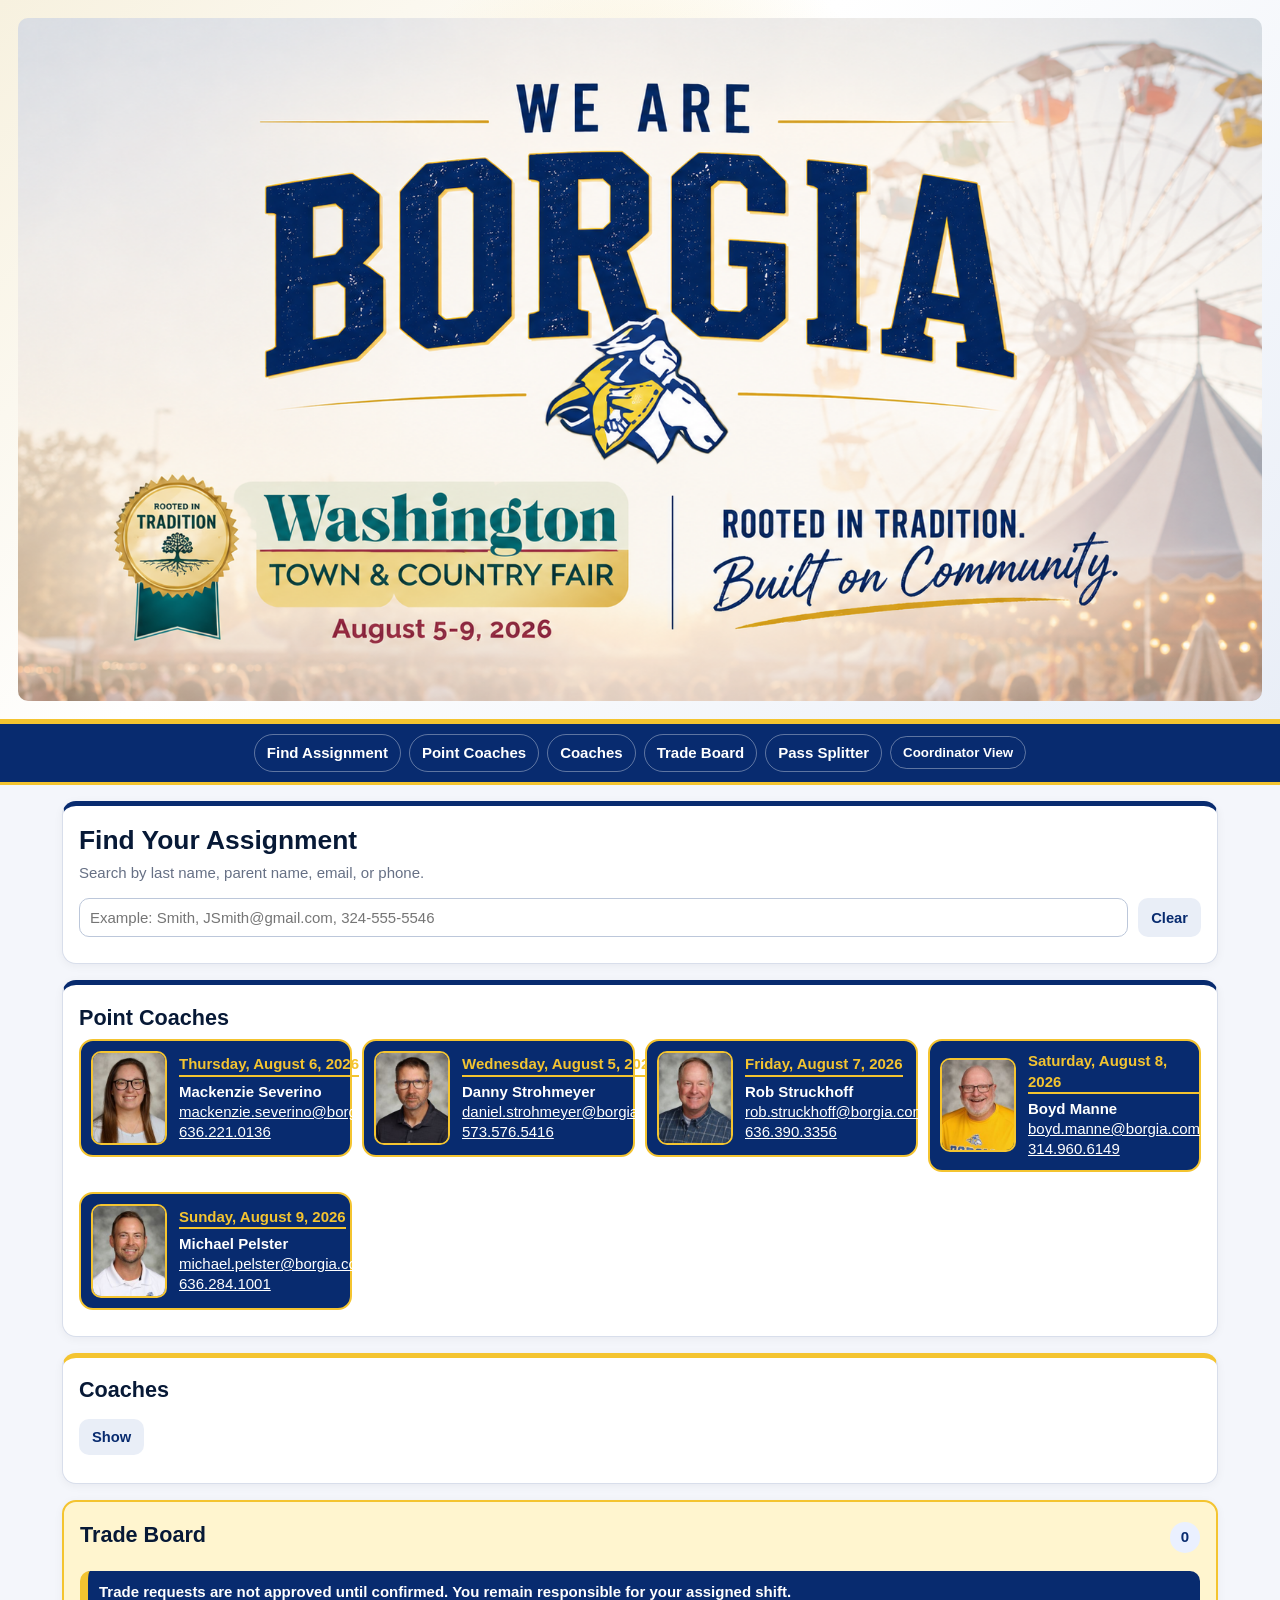
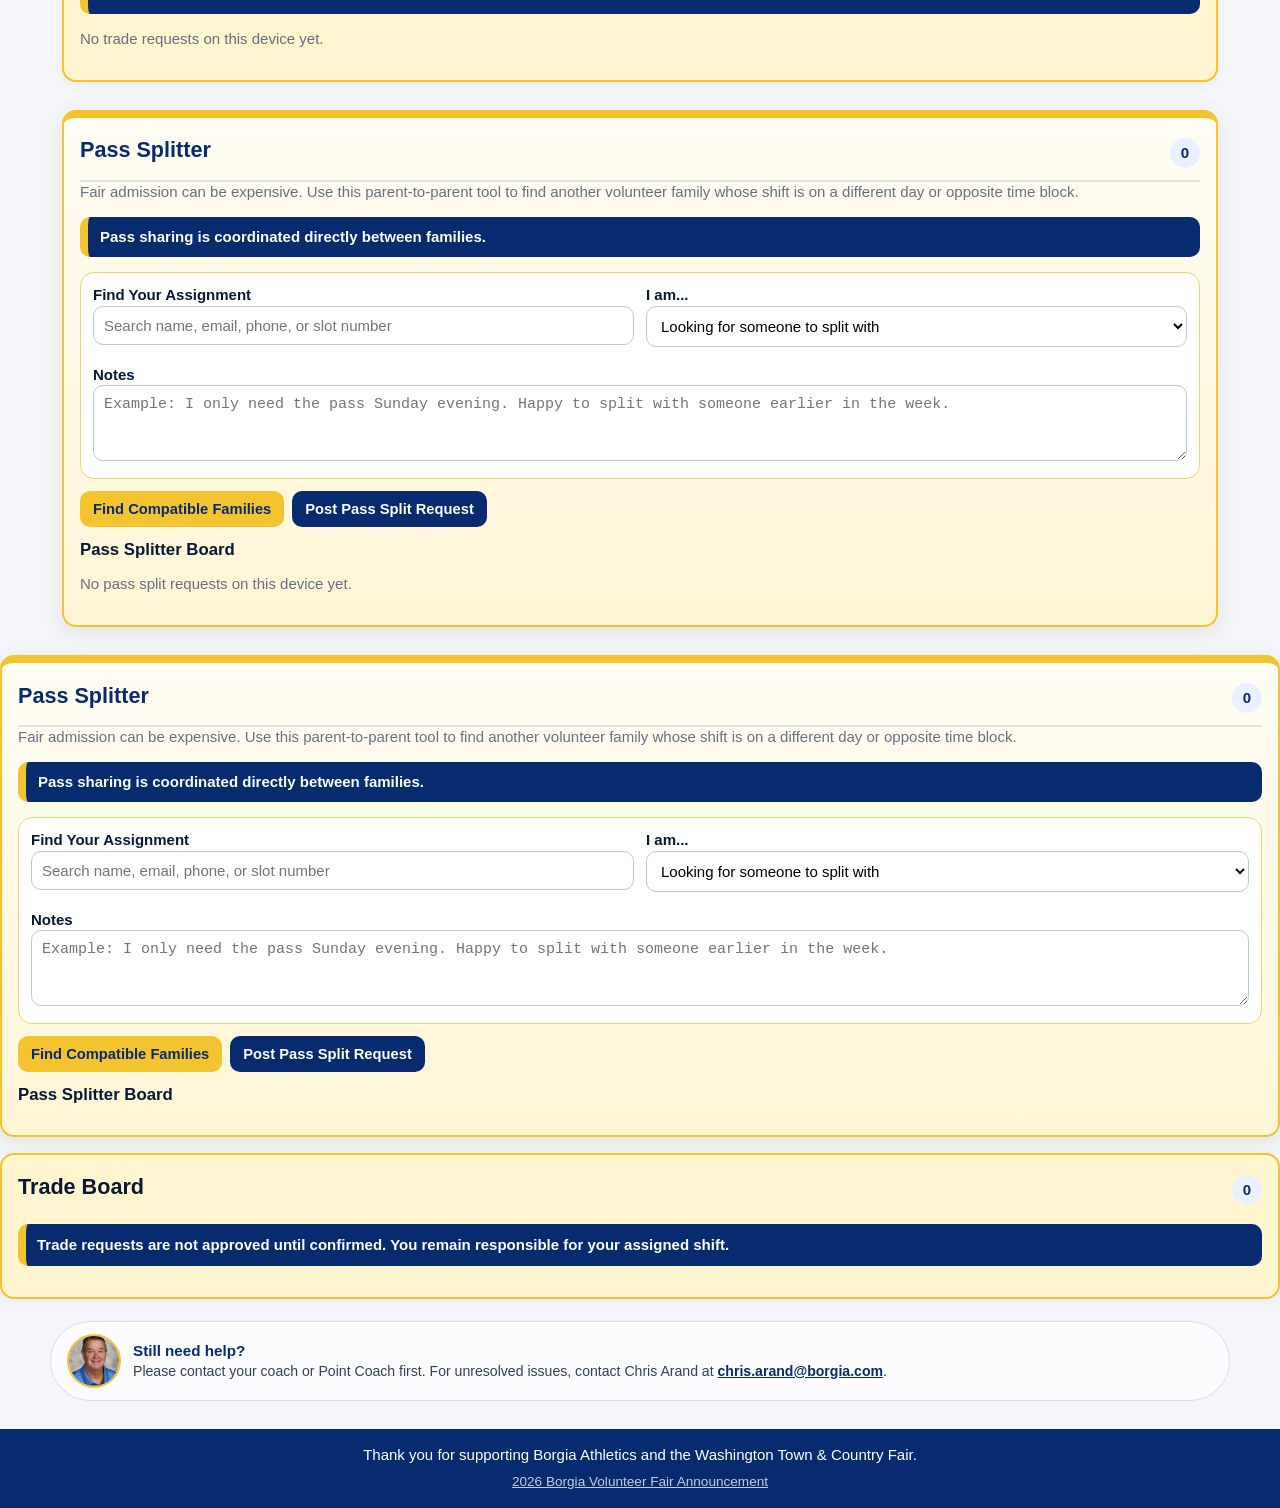
==== commit decc0626: "Add files via upload" ====
--- a/index.html
+++ b/index.html
@@ -13,9 +13,10 @@
 
   <nav class="top-nav">
     <a href="#find">Find Assignment</a>
+    <a href="#point-coaches-section">Point Coaches</a>
+    <a href="#head-coaches-section">Coaches</a>
     <a href="#trade-board">Trade Board</a>
     <a href="#pass-splitter">Pass Splitter</a>
-    <a href="#point-coaches-section">Point Coaches</a>
     <button id="coordinatorToggle" type="button">Coordinator View</button>
   </nav>
 
@@ -61,14 +62,63 @@
       <div id="awaitingList" class="compact-list"></div>
     </section>
 
-   <section id="point-coaches-section" class="card">
+    <section id="point-coaches-section" class="card">
       <h2>Point Coaches</h2>
       <div id="pointCoachDirectory"></div>
     </section>
 
-    <section id="head-coaches-section" class="card">
+    <section id="head-coaches-section" class="card collapsed-section">
       <h2>Coaches</h2>
       <div id="sportCoachDirectory"></div>
+    </section>
+
+    <section id="trade-board" class="card trade-card">
+      <div class="section-title">
+        <h2>Trade Board</h2>
+        <span id="tradeCount" class="pill">0</span>
+      </div>
+      <p class="trade-warning">Trade requests are not approved until confirmed. You remain responsible for your assigned shift.</p>
+      <div id="tradeList" class="trade-list"></div>
+    </section>
+
+    <section id="pass-splitter" class="card pass-card">
+      <div class="section-title">
+        <h2>Pass Splitter</h2>
+        <span id="passCount" class="pill">0</span>
+      </div>
+      <p class="muted">Fair admission can be expensive. Use this parent-to-parent tool to find another volunteer family whose shift is on a different day or opposite time block.</p>
+      <p class="pass-note">Pass sharing is coordinated directly between families.</p>
+
+      <div class="pass-form">
+        <div>
+          <label class="label" for="passLookupInput">Find Your Assignment</label>
+          <input id="passLookupInput" placeholder="Search name, email, phone, or slot number">
+          <input id="passSlotInput" type="hidden">
+          <div id="passLookupResults" class="pass-lookup-results"></div>
+        </div>
+        <div>
+          <label class="label" for="passMode">I am...</label>
+          <select id="passMode">
+            <option value="looking">Looking for someone to split with</option>
+            <option value="have">I have a pass and can share</option>
+            <option value="found">Partner found</option>
+          </select>
+        </div>
+        <div class="span-2">
+          <label class="label" for="passNote">Notes</label>
+          <textarea id="passNote" placeholder="Example: I only need the pass Sunday evening. Happy to split with someone earlier in the week."></textarea>
+        </div>
+      </div>
+
+      <div class="actions">
+        <button id="findPassMatches" class="btn btn-gold" type="button">Find Compatible Families</button>
+        <button id="postPassRequest" class="btn btn-navy" type="button">Post Pass Split Request</button>
+      </div>
+
+      <div id="passMatches" class="pass-matches"></div>
+
+      <h3>Pass Splitter Board</h3>
+      <div id="passBoard" class="pass-board"></div>
     </section>
   </main>
 
--- a/css/style.css
+++ b/css/style.css
@@ -759,7 +759,7 @@
 /* Extra tight layout when keyboard is open / very short viewport */
 @media(max-width:700px) and (max-height:750px){
   .hero-image{
-    display:none;
+    display:flex;
   }
 
   .top-nav{
@@ -1067,3 +1067,136 @@
     grid-template-columns:1fr;
   }
 }
+
+
+/* =====================================================
+   v2.17 Head Coaches Collapse Fix
+   ===================================================== */
+
+#head-coaches-section.collapsed-section > #sportCoachDirectory{
+  display:none !important;
+}
+
+#head-coaches-section:not(.collapsed-section) > #sportCoachDirectory{
+  display:block !important;
+}
+
+#head-coaches-section .head-coach-toggle-btn{
+  margin:8px 0 12px;
+}
+
+/* Neutralize any older rules that tried to collapse the old combined coach directory */
+#coach-directory.collapsed-section .directory-grid{
+  display:grid !important;
+}
+
+/* =====================================================
+   v2.18 Final Repair Overrides
+   ===================================================== */
+
+/* Keep the original hero visible and proportional */
+.hero-image{
+  background:
+    radial-gradient(circle at 50% 30%, rgba(244,196,48,.22), transparent 35%),
+    linear-gradient(135deg, #f7f1df 0%, #ffffff 42%, #e9eef7 100%) !important;
+  border-bottom:5px solid var(--gold);
+  padding:18px;
+  display:flex !important;
+  justify-content:center;
+  align-items:center;
+  overflow:hidden;
+}
+
+.hero-image img{
+  display:block;
+  width:min(100%, 1600px);
+  height:auto !important;
+  max-height:none !important;
+  object-fit:contain !important;
+  border-radius:10px;
+}
+
+/* Point Coach cards must keep the Borgia blue/gold card look */
+#point-coaches-section #pointCoachDirectory{
+  display:grid !important;
+  grid-template-columns:repeat(auto-fit,minmax(260px,1fr));
+  gap:10px;
+}
+
+.point-coach-feature{
+  display:grid !important;
+  grid-template-columns:76px 1fr;
+  gap:12px;
+  align-items:center;
+  background:var(--navy) !important;
+  color:white !important;
+  border:2px solid var(--gold) !important;
+  border-radius:14px;
+  padding:10px;
+  margin-bottom:10px;
+}
+
+.point-coach-feature a{
+  color:white !important;
+}
+
+.point-coach-feature .point-day{
+  color:var(--gold) !important;
+  border-bottom:2px solid var(--gold);
+}
+
+.coach-headshot{
+  width:76px;
+  height:94px;
+  object-fit:cover;
+  border-radius:10px;
+  border:2px solid var(--gold);
+  background:white;
+}
+
+/* Coaches section only: collapsed by default */
+#head-coaches-section.collapsed-section #sportCoachDirectory{
+  display:none !important;
+}
+
+#head-coaches-section:not(.collapsed-section) #sportCoachDirectory{
+  display:block !important;
+}
+
+#head-coaches-section .head-coach-toggle-btn{
+  margin:8px 0 12px;
+}
+
+/* Mobile: keep point coach card readable */
+@media(max-width:900px){
+  #point-coaches-section #pointCoachDirectory{
+    grid-template-columns:1fr;
+  }
+
+  .point-coach-feature{
+    grid-template-columns:60px 1fr;
+  }
+
+  .coach-headshot{
+    width:60px;
+    height:74px;
+  }
+}
+
+/* Mobile stability without hiding the hero */
+html,
+body{
+  max-width:100%;
+  overflow-x:hidden;
+}
+
+body{
+  min-height:100svh;
+  overscroll-behavior-y:none;
+}
+
+.top-nav{
+  position:relative !important;
+  top:auto !important;
+}
+
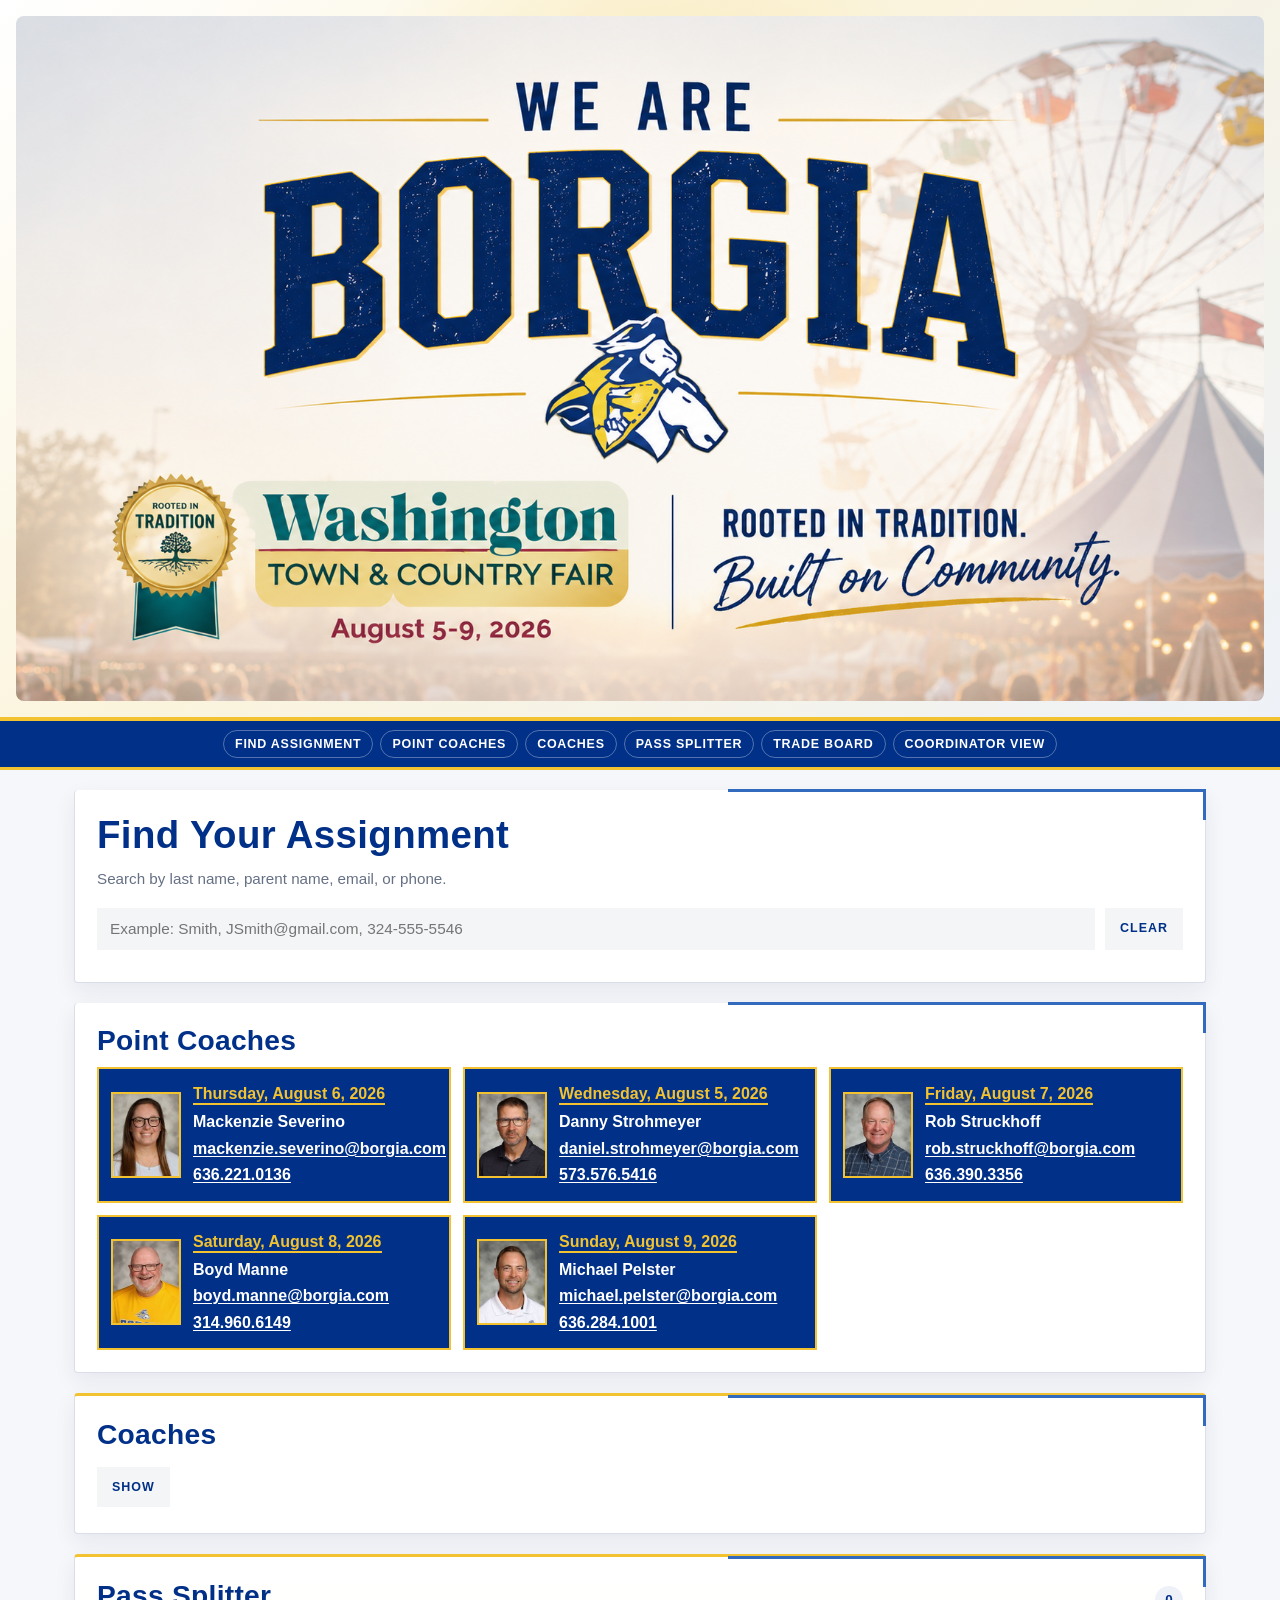
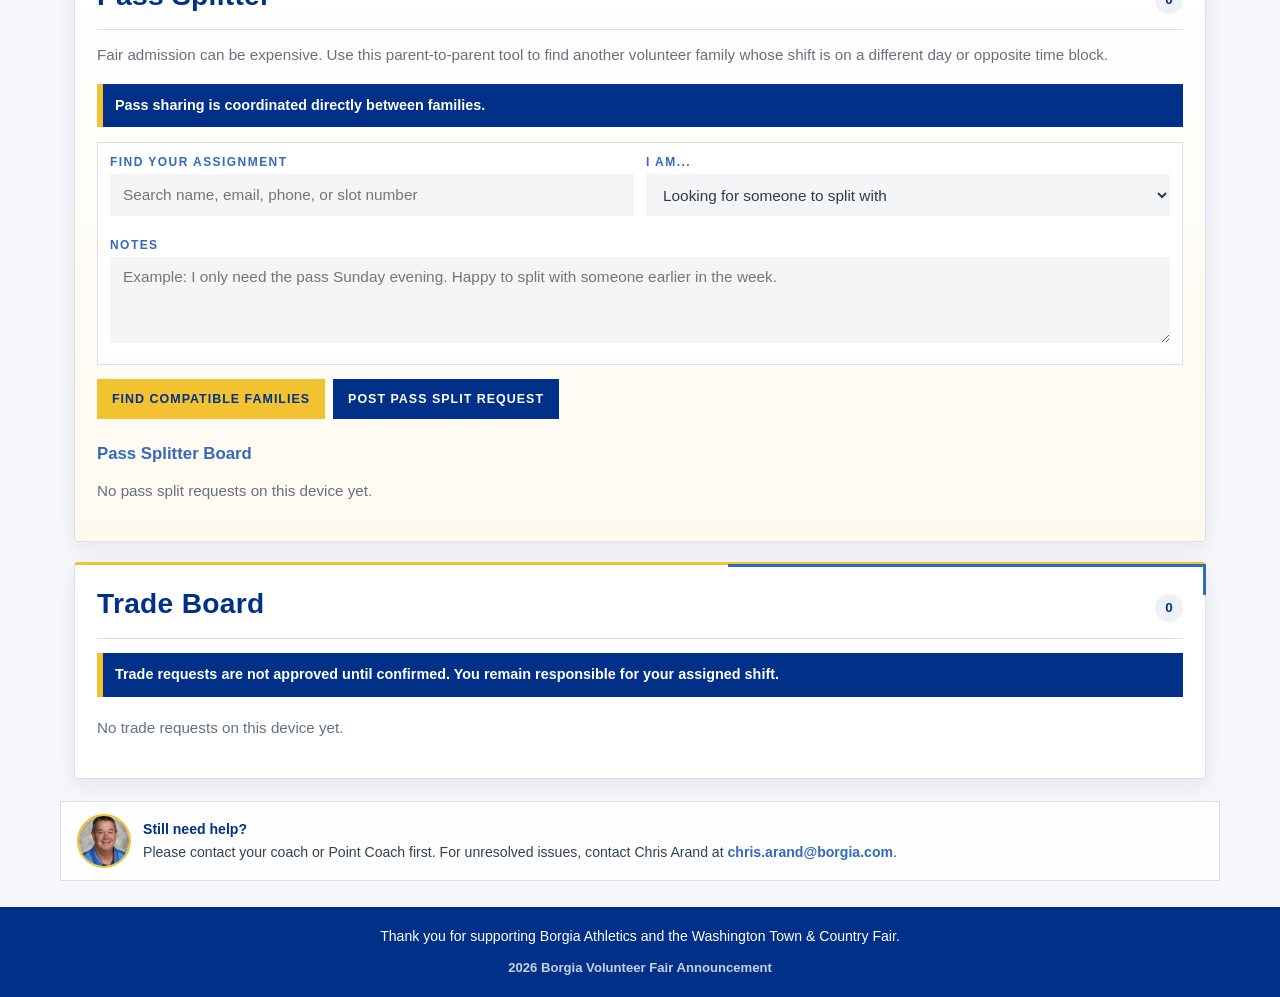
==== commit 5f70b948: "Add files via upload" ====
--- a/index.html
+++ b/index.html
@@ -15,8 +15,8 @@
     <a href="#find">Find Assignment</a>
     <a href="#point-coaches-section">Point Coaches</a>
     <a href="#head-coaches-section">Coaches</a>
+    <a href="#pass-splitter">Pass Splitter</a>
     <a href="#trade-board">Trade Board</a>
-    <a href="#pass-splitter">Pass Splitter</a>
     <button id="coordinatorToggle" type="button">Coordinator View</button>
   </nav>
 
@@ -72,15 +72,6 @@
       <div id="sportCoachDirectory"></div>
     </section>
 
-    <section id="trade-board" class="card trade-card">
-      <div class="section-title">
-        <h2>Trade Board</h2>
-        <span id="tradeCount" class="pill">0</span>
-      </div>
-      <p class="trade-warning">Trade requests are not approved until confirmed. You remain responsible for your assigned shift.</p>
-      <div id="tradeList" class="trade-list"></div>
-    </section>
-
     <section id="pass-splitter" class="card pass-card">
       <div class="section-title">
         <h2>Pass Splitter</h2>
@@ -120,50 +111,8 @@
       <h3>Pass Splitter Board</h3>
       <div id="passBoard" class="pass-board"></div>
     </section>
-  </main>
 
-
-
-    <section id="pass-splitter" class="card pass-card">
-      <div class="section-title">
-        <h2>Pass Splitter</h2>
-        <span id="passCount" class="pill">0</span>
-      </div>
-      <p class="muted">Fair admission can be expensive. Use this parent-to-parent tool to find another volunteer family whose shift is on a different day or opposite time block.</p>
-      <p class="pass-note">Pass sharing is coordinated directly between families.</p>
-
-      <div class="pass-form">
-        <div>
-          <label class="label" for="passLookupInput">Find Your Assignment</label>
-          <input id="passLookupInput" placeholder="Search name, email, phone, or slot number">
-          <input id="passSlotInput" type="hidden">
-          <div id="passLookupResults" class="pass-lookup-results"></div>
-        </div>
-        <div>
-          <label class="label" for="passMode">I am...</label>
-          <select id="passMode">
-            <option value="looking">Looking for someone to split with</option>
-            <option value="have">I have a pass and can share</option>
-            <option value="found">Partner found</option>
-          </select>
-        </div>
-        <div class="span-2">
-          <label class="label" for="passNote">Notes</label>
-          <textarea id="passNote" placeholder="Example: I only need the pass Sunday evening. Happy to split with someone earlier in the week."></textarea>
-        </div>
-      </div>
-
-      <div class="actions">
-        <button id="findPassMatches" class="btn btn-gold" type="button">Find Compatible Families</button>
-        <button id="postPassRequest" class="btn btn-navy" type="button">Post Pass Split Request</button>
-      </div>
-
-      <div id="passMatches" class="pass-matches"></div>
-
-      <h3>Pass Splitter Board</h3>
-      <div id="passBoard" class="pass-board"></div>
-    </section>
-   <section id="trade-board" class="card trade-card">
+    <section id="trade-board" class="card trade-card">
       <div class="section-title">
         <h2>Trade Board</h2>
         <span id="tradeCount" class="pill">0</span>
@@ -171,9 +120,8 @@
       <p class="trade-warning">Trade requests are not approved until confirmed. You remain responsible for your assigned shift.</p>
       <div id="tradeList" class="trade-list"></div>
     </section>
-  
-
-  <section class="last-resort-contact" aria-label="Coordinator contact">
+  </main>
+<section class="last-resort-contact" aria-label="Coordinator contact">
     <img src="assets/headshots/Chris_Arand.jpg" alt="Chris Arand">
     <div>
       <strong>Still need help?</strong>
--- a/css/style.css
+++ b/css/style.css
@@ -1,166 +1,724 @@
 :root{
-  --navy:#082b6f; --navy2:#041b45; --gold:#f4c430; --gold2:#d8a514;
-  --bg:#f4f6fb; --line:#d8deeb; --text:#071936; --muted:#667085;
-  --green:#157347; --green-bg:#e8f6ee; --red:#b42318; --red-bg:#fff1f0;
-}
+  --navy:#003087;
+  --navy2:#001f5b;
+  --blue:#326abe;
+  --gold:#f2c230;
+  --dkGold:#b88716;
+  --gray:#f4f5f7;
+  --gray2:#d9dee8;
+  --body:#2f3a4a;
+  --muted:#667085;
+  --white:#fff;
+  --green:#157347;
+  --green-bg:#edf8f1;
+  --red:#b42318;
+  --red-bg:#fff1f0;
+  --shadow:0 8px 22px rgba(0,31,91,.07);
+}
+
 *{box-sizing:border-box}
-html{scroll-behavior:smooth}
-body{margin:0;font-family:Arial,Helvetica,sans-serif;background:var(--bg);color:var(--text);font-size:15px;line-height:1.35}
-.hero-image{background:#fff;border-bottom:5px solid var(--gold)}
-.hero-image img{display:block;width:100%;height:auto;max-height:430px;object-fit:cover}
-.top-nav{position:sticky;top:0;z-index:10;display:flex;gap:8px;flex-wrap:wrap;align-items:center;justify-content:center;background:var(--navy);padding:10px;border-bottom:3px solid var(--gold)}
-.top-nav a,.top-nav button{color:white;background:transparent;border:1px solid rgba(255,255,255,.35);border-radius:999px;padding:8px 12px;font-weight:800;text-decoration:none;cursor:pointer}
-.top-nav a:hover,.top-nav button:hover{background:rgba(255,255,255,.12)}
-.container{max-width:1180px;margin:16px auto;padding:0 12px}
-.card{background:white;border:1px solid var(--line);box-shadow:0 2px 10px rgba(10,20,40,.05);border-radius:14px;padding:16px;margin:0 0 16px}
-.find-card{border-top:5px solid var(--navy)}
-h1{font-size:1.65rem;margin:.1rem 0 .25rem}
-h2{font-size:1.35rem;margin:.1rem 0 .45rem}
-h3{font-size:1.05rem;margin:12px 0 8px}
-.muted{color:var(--muted);margin-top:0}
-.search-row{display:flex;gap:10px}
-input,select,textarea{width:100%;padding:10px;border:1px solid #bcc7da;border-radius:10px;font-size:15px;background:white}
-textarea{min-height:76px}
-.btn{border:0;border-radius:10px;padding:10px 13px;background:#e9eef7;color:var(--navy);font-weight:800;cursor:pointer;text-decoration:none;display:inline-flex;align-items:center;justify-content:center;gap:7px;font-size:.92rem}
-.btn:hover{filter:brightness(.97)}
+
+html{
+  scroll-behavior:smooth;
+  max-width:100%;
+  overflow-x:hidden;
+}
+
+body{
+  margin:0;
+  max-width:100%;
+  overflow-x:hidden;
+  min-height:100svh;
+  background:#f6f7fa;
+  color:var(--body);
+  font-family:Arial, Helvetica, sans-serif;
+  font-size:16px;
+  line-height:1.65;
+  -moz-osx-font-smoothing:grayscale;
+  -webkit-font-smoothing:antialiased;
+  text-rendering:optimizeLegibility;
+}
+
+/* Hero */
+.hero-image{
+  background:
+    radial-gradient(circle at 50% 20%, rgba(242,194,48,.22), transparent 34%),
+    linear-gradient(135deg,#fff 0%,#fbf4dc 42%,#eef2f8 100%);
+  border-bottom:4px solid var(--gold);
+  padding:16px;
+  display:flex;
+  justify-content:center;
+  align-items:center;
+  overflow:hidden;
+}
+
+.hero-image img{
+  display:block;
+  width:min(100%,1500px);
+  height:auto;
+  max-height:none;
+  object-fit:contain;
+  border-radius:8px;
+}
+
+/* Nav */
+.top-nav{
+  position:relative;
+  top:auto;
+  z-index:10;
+  display:flex;
+  gap:7px;
+  flex-wrap:wrap;
+  justify-content:center;
+  align-items:center;
+  background:var(--navy);
+  border-bottom:3px solid var(--gold);
+  padding:9px 10px;
+}
+
+.top-nav a,
+.top-nav button{
+  color:white;
+  background:transparent;
+  border:1px solid rgba(255,255,255,.32);
+  border-radius:999px;
+  padding:7px 11px;
+  font-size:.78rem;
+  line-height:1;
+  font-weight:700;
+  letter-spacing:.06em;
+  text-transform:uppercase;
+  text-decoration:none;
+  cursor:pointer;
+}
+
+.top-nav a:hover,
+.top-nav button:hover{background:rgba(255,255,255,.12)}
+
+/* Layout */
+.container{
+  max-width:1160px;
+  margin:20px auto;
+  padding:0 14px;
+}
+
+.card{
+  background:var(--white);
+  border:1px solid var(--gray2);
+  border-radius:4px;
+  box-shadow:var(--shadow);
+  padding:22px;
+  margin:0 0 20px;
+  position:relative;
+}
+
+.card:before{
+  content:"";
+  position:absolute;
+  top:-1px;
+  right:-1px;
+  width:42%;
+  height:28px;
+  border-top:3px solid var(--blue);
+  border-right:3px solid var(--blue);
+  pointer-events:none;
+}
+
+.find-card{border-top:0}
+
+h1,h2,h3{
+  color:var(--navy);
+  line-height:1.12;
+  margin:.05rem 0 .65rem;
+}
+
+h1{
+  font-size:clamp(1.65rem,3vw,2.4rem);
+  font-weight:700;
+  letter-spacing:.01em;
+}
+
+h2{
+  font-size:clamp(1.35rem,2.2vw,1.85rem);
+  font-weight:700;
+  letter-spacing:.01em;
+}
+
+h3{
+  font-size:1.05rem;
+  font-weight:700;
+  color:var(--blue);
+  margin-top:1rem;
+}
+
+.muted{
+  color:var(--muted);
+  margin:.25rem 0 1rem;
+  font-size:.95rem;
+}
+
+a{
+  color:var(--blue);
+  font-weight:700;
+  text-decoration:none;
+}
+
+a:hover{color:var(--navy)}
+
+/* Form controls */
+.search-row{
+  display:flex;
+  gap:10px;
+  align-items:stretch;
+}
+
+input,select,textarea{
+  width:100%;
+  border:0;
+  background:var(--gray);
+  border-radius:0;
+  padding:11px 13px;
+  font-size:.96rem;
+  color:var(--body);
+  font-family:inherit;
+  min-height:42px;
+}
+
+input:focus,
+select:focus,
+textarea:focus{
+  outline:2px solid rgba(50,106,190,.25);
+  background:#fff;
+}
+
+textarea{min-height:86px;resize:vertical}
+
+.label,
+label.label{
+  display:block;
+  color:var(--blue);
+  font-weight:700;
+  font-size:.75rem;
+  line-height:1.2;
+  letter-spacing:.12em;
+  text-transform:uppercase;
+  margin:0 0 5px;
+}
+
+.optional-label{
+  color:var(--muted);
+  font-weight:400;
+  letter-spacing:0;
+  text-transform:none;
+  font-size:.86em;
+}
+
+.btn{
+  border:1px solid transparent;
+  border-radius:0;
+  background:var(--gray);
+  color:var(--navy);
+  display:inline-flex;
+  justify-content:center;
+  align-items:center;
+  gap:7px;
+  padding:10px 14px;
+  font-size:.78rem;
+  line-height:1.15;
+  font-weight:700;
+  letter-spacing:.08em;
+  text-transform:uppercase;
+  text-decoration:none;
+  cursor:pointer;
+  min-height:40px;
+}
+
+.btn:hover{
+  background:#fff;
+  border-color:var(--gray2);
+}
+
+.btn-navy{background:var(--navy);color:white}
+.btn-navy:hover{background:var(--navy2);color:white}
+
 .btn-gold{background:var(--gold);color:var(--navy)}
-.btn-navy{background:var(--navy);color:white}
-.btn-danger{background:var(--red-bg);color:var(--red)}
-.status{margin:10px 0;color:var(--muted)}
-.assignment-list{display:grid;gap:14px}
-.assignment-card{border:1px solid var(--line);border-radius:14px;padding:14px;background:white;display:grid;grid-template-columns:1fr 190px;gap:14px}
-.assignment-card.confirmed{border-color:#8dd2ad;background:linear-gradient(90deg,#fff,#f5fff9)}
-.assignment-head{display:flex;gap:12px;align-items:flex-start}
-.position-icon{width:82px;height:82px;object-fit:contain;flex:none}
-.badge{display:inline-block;background:#fff3c7;color:#6f5000;border-radius:999px;padding:4px 9px;font-weight:900;font-size:.82rem}
-.badge.confirmed{background:var(--green-bg);color:var(--green)}
-.people{font-size:1.32rem;font-weight:900;margin:6px 0}
-.detail-grid{display:grid;grid-template-columns:repeat(2,minmax(0,1fr));gap:6px 12px;margin:8px 0}
-.label{font-weight:900}
-.actions{display:flex;gap:8px;flex-wrap:wrap;margin-top:12px}
-.side-box{border-left:1px solid var(--line);padding-left:14px}
-.coach-select{margin:8px 0 10px}
-.point-coach{background:#f8fafc;border:1px solid var(--line);border-radius:12px;padding:10px;overflow:hidden}
-.point-coach .pc-name{font-weight:900}
-.pc-small{font-size:.85rem;color:var(--muted);margin-top:3px}
-.notes{background:#fffaf0;border:1px solid #f6dda3;border-radius:10px;padding:9px;margin-top:9px}
-.section-title{display:flex;align-items:center;justify-content:space-between;gap:10px}
-.pill{background:#eaf0ff;color:var(--navy);padding:5px 11px;border-radius:999px;font-weight:900}
-.confirmed-title h2{color:var(--green)}
-.awaiting-title h2{color:#8a6700}
-.compact-list{display:grid;grid-template-columns:repeat(auto-fit,minmax(260px,1fr));gap:10px;max-height:520px;overflow:auto;padding-right:4px}
-.compact-row{border:1px solid var(--line);border-radius:12px;padding:10px;background:#fff;font-size:.92rem}
-.compact-row.confirmed{background:var(--green-bg);border-color:#a8ddb9}
-.compact-row.pending{background:#fff9e3;border-color:#ebd178}
-.trade-card{background:#fff5cf;border:2px solid var(--gold)}
-.trade-warning{background:var(--navy);color:white;border-left:8px solid var(--gold);padding:11px;border-radius:10px;font-weight:800}
-.trade-list{display:grid;gap:10px}
-.trade-item{background:white;border:1px solid #e2c15a;border-radius:12px;padding:12px}
-.directory-grid{display:grid;grid-template-columns:1fr 1fr;gap:18px}
-.directory-item{border:1px solid var(--line);border-radius:12px;padding:10px;margin-bottom:8px;font-size:.92rem}
-.point-day{font-weight:900;color:var(--navy);border-bottom:2px solid var(--gold);display:inline-block;margin-bottom:5px}
+.btn-gold:hover{background:#fff;border-color:var(--gold);color:var(--navy)}
+
+.btn-danger{background:var(--red-bg);color:var(--red);border-color:#ffd7d2}
+
+.status{
+  margin:10px 0;
+  color:var(--muted);
+  font-size:.92rem;
+}
+
+.pill{
+  display:inline-flex;
+  justify-content:center;
+  align-items:center;
+  min-width:28px;
+  height:28px;
+  border-radius:999px;
+  background:#eef2f8;
+  color:var(--navy);
+  font-weight:700;
+  font-size:.84rem;
+}
+
+/* Assignments */
+.assignment-list{
+  display:grid;
+  gap:14px;
+}
+
+.assignment-card{
+  background:#fff;
+  border:1px solid var(--gray2);
+  border-left:4px solid var(--blue);
+  border-radius:0;
+  padding:16px;
+  display:grid;
+  grid-template-columns:1fr 220px;
+  gap:16px;
+}
+
+.assignment-card.confirmed{
+  background:linear-gradient(90deg,#fff,#f7fff9);
+  border-left-color:var(--green);
+}
+
+.assignment-head{
+  display:flex;
+  gap:14px;
+  align-items:flex-start;
+}
+
+.position-icon{
+  width:58px;
+  height:58px;
+  object-fit:contain;
+  flex:none;
+}
+
+.badge{
+  display:inline-block;
+  background:#f9edbe;
+  color:#66500a;
+  border-radius:0;
+  padding:3px 7px;
+  font-size:.72rem;
+  line-height:1.2;
+  font-weight:700;
+  letter-spacing:.04em;
+  text-transform:uppercase;
+}
+
+.badge.confirmed{
+  background:var(--green-bg);
+  color:var(--green);
+}
+
+.people{
+  color:#061a43;
+  font-size:1.18rem;
+  font-weight:700;
+  line-height:1.15;
+  margin:7px 0 6px;
+}
+
+.detail-grid{
+  display:grid;
+  grid-template-columns:repeat(2,minmax(0,1fr));
+  gap:4px 18px;
+  font-size:.92rem;
+  line-height:1.4;
+}
+
+.notes{
+  margin-top:10px;
+  padding:10px 12px;
+  background:#fff8df;
+  border-left:4px solid var(--gold);
+  font-size:.9rem;
+}
+
+.actions{
+  display:flex;
+  flex-wrap:wrap;
+  gap:8px;
+  margin-top:14px;
+}
+
+.side-box{
+  border-left:1px solid var(--gray2);
+  padding-left:16px;
+}
+
+.coach-select{margin:7px 0 10px}
+
+.point-coach{
+  background:#f8fafc;
+  border-left:4px solid var(--gold);
+  padding:10px 12px;
+}
+
+.point-coach .pc-name{font-weight:700;color:var(--navy)}
+.pc-small{font-size:.84rem;color:var(--muted);line-height:1.35}
+
+/* Boards */
 .hidden{display:none!important}
 .hidden-board{display:none}
 .coordinator-active .hidden-board{display:block}
-.stats-grid{display:grid;grid-template-columns:repeat(auto-fit,minmax(160px,1fr));gap:10px}
-.stats-grid div{background:#f8fafc;border:1px solid var(--line);border-radius:12px;padding:12px}
-.stats-grid strong{display:block;font-size:1.8rem;color:var(--navy)}
-.stats-grid span{color:var(--muted);font-weight:800}
-footer{text-align:center;background:var(--navy);color:white;padding:16px;margin-top:28px}
-@media(max-width:800px){
-  body{font-size:14px}
-  .assignment-card{grid-template-columns:1fr}
-  .side-box{border-left:0;border-top:1px solid var(--line);padding-left:0;padding-top:12px}
-  .detail-grid,.directory-grid{grid-template-columns:1fr}
-  .search-row{flex-direction:column}
-  .position-icon{width:62px;height:62px}
-  .hero-image img{max-height:none}
-}
-
-
-/* v2.2 contact/headshot updates */
+
+.section-title{
+  display:flex;
+  align-items:center;
+  justify-content:space-between;
+  gap:12px;
+  border-bottom:1px solid var(--gray2);
+  padding-bottom:8px;
+  margin-bottom:12px;
+}
+
+.compact-list{
+  display:grid;
+  grid-template-columns:repeat(auto-fit,minmax(260px,1fr));
+  gap:10px;
+  max-height:520px;
+  overflow:auto;
+  padding-right:4px;
+}
+
+.compact-row,
+.trade-item,
+.match-box,
+.directory-item,
+.pass-lookup-choice,
+.pass-selected{
+  border:1px solid var(--gray2);
+  background:#fff;
+  padding:12px;
+  font-size:.92rem;
+}
+
+.compact-row.confirmed{border-left:4px solid var(--green);background:var(--green-bg)}
+.compact-row.pending{border-left:4px solid var(--gold);background:#fffdf3}
+
+.stats-grid{
+  display:grid;
+  grid-template-columns:repeat(auto-fit,minmax(160px,1fr));
+  gap:10px;
+}
+
+.stats-grid div{
+  background:#f8fafc;
+  border:1px solid var(--gray2);
+  padding:14px;
+}
+
+.stats-grid strong{
+  display:block;
+  color:var(--navy);
+  font-size:1.65rem;
+  line-height:1;
+}
+
+.stats-grid span{
+  color:var(--muted);
+  font-weight:700;
+  font-size:.85rem;
+}
+
+/* Point Coaches / Coaches */
+#point-coaches-section{
+  border-top:0;
+}
+
+#point-coaches-section #pointCoachDirectory{
+  display:grid;
+  grid-template-columns:repeat(auto-fit,minmax(280px,1fr));
+  gap:12px;
+}
+
 .point-coach-feature{
   display:grid;
-  grid-template-columns:76px 1fr;
+  grid-template-columns:70px 1fr;
   gap:12px;
   align-items:center;
   background:var(--navy);
-  color:white;
+  color:#fff;
   border:2px solid var(--gold);
-  border-radius:14px;
+  padding:12px;
+}
+
+.point-coach-feature a{color:#fff;text-decoration:underline;text-underline-offset:2px}
+.point-coach-feature strong{font-weight:700}
+
+.point-day{
+  display:inline-block;
+  color:var(--gold);
+  font-weight:700;
+  border-bottom:2px solid var(--gold);
+  margin-bottom:4px;
+  line-height:1.2;
+}
+
+.coach-headshot{
+  width:70px;
+  height:86px;
+  object-fit:cover;
+  border:2px solid var(--gold);
+  background:#fff;
+}
+
+#head-coaches-section{
+  border-top:3px solid var(--gold);
+}
+
+#head-coaches-section.collapsed-section #sportCoachDirectory{
+  display:none!important;
+}
+
+#head-coaches-section:not(.collapsed-section) #sportCoachDirectory{
+  display:grid!important;
+}
+
+#head-coaches-section .head-coach-toggle-btn{
+  margin:6px 0 4px;
+}
+
+.head-coach-list{
+  display:grid;
+  grid-template-columns:repeat(auto-fit,minmax(240px,1fr));
+  gap:10px;
+}
+
+.head-coach-list .directory-item{
+  border-left:3px solid var(--blue);
+}
+
+/* Pass and Trade */
+.pass-card{
+  background:linear-gradient(180deg,#fff 0%,#fffaf0 100%);
+  border-top:3px solid var(--gold);
+}
+
+.trade-card{
+  background:#fff;
+  border-top:3px solid var(--gold);
+}
+
+.pass-note,
+.trade-warning{
+  background:var(--navy);
+  color:#fff;
+  border-left:6px solid var(--gold);
+  padding:10px 12px;
+  font-weight:700;
+  font-size:.9rem;
+}
+
+.pass-form{
+  display:grid;
+  grid-template-columns:1fr 1fr;
+  gap:12px;
+  margin:12px 0;
+  background:#fff;
+  border:1px solid var(--gray2);
+  padding:12px;
+}
+
+.pass-form .span-2{grid-column:1/-1}
+
+.pass-lookup-results,
+.pass-board,
+.pass-matches,
+.trade-list{
+  display:grid;
+  gap:8px;
+  margin-top:10px;
+}
+
+.pass-lookup-choice{
+  text-align:left;
+  cursor:pointer;
+}
+
+.pass-lookup-choice:hover{
+  border-color:var(--gold);
+  background:#fffdf3;
+}
+
+.pass-lookup-choice strong,
+.pass-selected strong{
+  display:block;
+  color:var(--navy);
+}
+
+.pass-lookup-choice span{
+  display:block;
+  color:var(--muted);
+  font-size:.84rem;
+}
+
+.match-list{
+  display:grid;
+  grid-template-columns:repeat(auto-fit,minmax(220px,1fr));
+  gap:10px;
+}
+
+.posted-trade-match{
+  border-color:var(--gold);
+  background:#fffdf3;
+}
+
+.posted-note{
+  background:#fff;
+  border-left:4px solid var(--gold);
+  padding:8px 10px;
+  margin:8px 0;
+  font-size:.9rem;
+}
+
+/* Modal */
+.trade-modal-overlay{
+  position:fixed;
+  inset:0;
+  z-index:1000;
+  background:rgba(0,31,91,.72);
+  display:flex;
+  align-items:flex-start;
+  justify-content:center;
+  overflow:auto;
+  padding:22px 12px;
+}
+
+.trade-modal{
+  width:min(920px,100%);
+  background:#fff;
+  border-top:4px solid var(--gold);
+  padding:22px;
+  box-shadow:0 18px 60px rgba(0,0,0,.25);
+}
+
+.trade-modal-head{
+  display:flex;
+  justify-content:space-between;
+  align-items:flex-start;
+  gap:14px;
+  margin-bottom:12px;
+}
+
+.mode-switch,
+.trade-reason{
+  border:1px solid var(--gray2);
+  padding:12px;
+  margin:12px 0;
+  background:#f8fafc;
+}
+
+.mode-switch legend,
+.trade-reason legend{
+  color:var(--navy);
+  font-weight:700;
+}
+
+.mode-switch label,
+.trade-reason label{
+  display:inline-flex;
+  align-items:center;
+  gap:7px;
+  margin:6px 16px 4px 0;
+  font-weight:600;
+}
+
+.mode-switch input,
+.trade-reason input,
+.day-label input,
+.time-options input,
+.checkbox-line input{
+  width:auto;
+  min-height:0;
+}
+
+.unavailable-grid{
+  display:grid;
+  gap:9px;
+  margin:12px 0 14px;
+}
+
+.trade-day,
+.unavailable-day{
+  border:1px solid var(--gray2);
+  background:#f8fafc;
+  display:grid;
+  grid-template-columns:145px 1fr;
+  gap:10px;
+  align-items:center;
   padding:10px;
-  margin-bottom:10px;
-}
-.point-coach-feature a{color:white}
-.point-coach-feature .point-day{
-  color:var(--gold);
-  border-bottom:2px solid var(--gold);
-}
-.coach-headshot{
-  width:76px;
-  height:94px;
-  object-fit:cover;
-  border-radius:10px;
-  border:2px solid var(--gold);
-  background:white;
-}
-.coach-row{
-  display:grid;
-  grid-template-columns:52px 1fr;
-  gap:10px;
-  align-items:center;
-}
-.coach-row .coach-headshot{
-  width:52px;
-  height:64px;
-  border-color:var(--line);
-}
-.directory-grid h3{
+}
+
+.trade-day.active,
+.unavailable-day.active{
+  background:#fff8df;
+  border-color:var(--gold);
+}
+
+.day-label{
+  display:flex;
+  align-items:center;
+  gap:8px;
+  font-weight:700;
   color:var(--navy);
 }
-@media(max-width:800px){
-  .point-coach-feature{grid-template-columns:60px 1fr}
-  .coach-headshot{width:60px;height:74px}
-}
-
-
-/* v2.3 refinements */
-.hero-image{
-  background:
-    radial-gradient(circle at 50% 30%, rgba(244,196,48,.22), transparent 35%),
-    linear-gradient(135deg, #f7f1df 0%, #ffffff 42%, #e9eef7 100%) !important;
-  border-bottom:5px solid var(--gold);
-  padding:18px;
-  display:flex;
-  justify-content:center;
-  align-items:center;
-}
-
-.hero-image img{
+
+.time-options{
+  display:flex;
+  flex-wrap:wrap;
+  gap:8px;
+}
+
+.time-options label{
+  display:inline-flex;
+  align-items:center;
+  gap:5px;
+  background:#fff;
+  border:1px solid var(--gray2);
+  padding:6px 9px;
+  font-size:.86rem;
+}
+
+.trade-day:not(.active) .time-options,
+.unavailable-day:not(.active) .time-options{
+  opacity:.45;
+}
+
+.trade-modal-actions{
+  margin-top:12px;
+  margin-bottom:12px;
+  padding-bottom:12px;
+  border-bottom:1px solid var(--gray2);
+}
+
+.match-note{
   display:block;
-  width:min(100%, 1600px);
-  height:auto;
-  max-height:none !important;
-  object-fit:contain !important;
-  border-radius:10px;
-}
-
-/* Keep head coach list text-only so Point Coach headshots do not repeat there */
-.head-coach-list .directory-item{
-  padding:8px 10px;
-}
-
+  font-size:.82rem;
+  color:var(--muted);
+  font-weight:400;
+  margin-top:2px;
+}
+
+/* Contact/Footer */
 .last-resort-contact{
-  max-width:1180px;
+  max-width:1160px;
   margin:22px auto 8px;
   padding:12px 16px;
   display:flex;
   align-items:center;
   gap:12px;
   color:#344054;
-  background:rgba(255,255,255,.72);
-  border:1px solid var(--line);
-  border-radius:999px;
+  background:rgba(255,255,255,.9);
+  border:1px solid var(--gray2);
   font-size:.88rem;
 }
 
@@ -176,233 +734,32 @@
 .last-resort-contact strong{
   display:block;
   color:var(--navy);
-  font-size:.95rem;
-}
-
-.last-resort-contact a{
-  color:var(--navy);
-  font-weight:800;
-}
-
-@media(max-width:700px){
-  .last-resort-contact{
-    border-radius:16px;
-    align-items:flex-start;
-  }
-}
-
-
-/* v2.4 trade request modal */
-.trade-modal-overlay{
-  position:fixed;
-  inset:0;
-  z-index:1000;
-  background:rgba(4, 27, 69, .72);
-  display:flex;
-  align-items:flex-start;
-  justify-content:center;
-  overflow:auto;
-  padding:22px 12px;
-}
-
-.trade-modal{
-  width:min(920px, 100%);
-  background:white;
-  border-radius:16px;
+}
+
+footer{
+  text-align:center;
+  background:var(--navy);
+  color:#fff;
   padding:18px;
-  box-shadow:0 18px 60px rgba(0,0,0,.28);
-  border-top:7px solid var(--gold);
-}
-
-.trade-modal-head{
-  display:flex;
-  justify-content:space-between;
-  align-items:flex-start;
-  gap:14px;
-  margin-bottom:12px;
-}
-
-.unavailable-grid{
-  display:grid;
-  gap:9px;
-  margin:12px 0 14px;
-}
-
-.unavailable-day{
-  border:1px solid var(--line);
-  border-radius:12px;
-  padding:10px;
-  background:#f8fafc;
-  display:grid;
-  grid-template-columns:150px 1fr;
-  gap:10px;
-  align-items:center;
-}
-
-.unavailable-day.active{
-  background:#fff7d6;
-  border-color:#e2c15a;
-}
-
-.day-label{
-  display:flex;
-  align-items:center;
-  gap:8px;
-  font-weight:900;
-  color:var(--navy);
-}
-
-.day-label input,
-.time-options input,
-.checkbox-line input{
-  width:auto;
-}
-
-.time-options{
-  display:flex;
-  flex-wrap:wrap;
-  gap:8px;
-}
-
-.time-options label{
-  display:inline-flex;
-  align-items:center;
-  gap:5px;
-  padding:6px 9px;
-  background:white;
-  border:1px solid var(--line);
-  border-radius:999px;
-  font-size:.9rem;
-}
-
-.unavailable-day:not(.active) .time-options{
-  opacity:.45;
-}
-
-.checkbox-line{
-  display:flex;
-  gap:9px;
-  align-items:center;
-  font-weight:800;
-  margin:8px 0 14px;
-}
-
-.possible-matches{
-  margin:12px 0;
-}
-
-.match-list{
-  display:grid;
-  grid-template-columns:repeat(auto-fit,minmax(220px,1fr));
-  gap:9px;
-}
-
-.match-box{
-  border:1px solid var(--line);
-  border-radius:12px;
-  padding:10px;
-  background:#f8fafc;
-}
-
-@media(max-width:700px){
-  .trade-modal-head{
-    flex-direction:column;
-  }
-  .unavailable-day{
-    grid-template-columns:1fr;
-  }
-}
-
-
-/* v2.5 trade preference mode */
-.mode-switch{
-  border:1px solid var(--line);
-  border-radius:14px;
-  padding:10px 12px;
-  margin:12px 0;
-  background:#f8fafc;
-}
-
-.mode-switch legend{
-  font-weight:900;
-  color:var(--navy);
-}
-
-.mode-switch label{
-  display:inline-flex;
-  align-items:center;
-  gap:7px;
-  margin:6px 14px 4px 0;
-  font-weight:800;
-}
-
-.mode-switch input{
-  width:auto;
-}
-
-/* Support both old v2.4 class and new v2.5 class */
-.trade-day,
-.unavailable-day{
-  border:1px solid var(--line);
-  border-radius:12px;
-  padding:10px;
-  background:#f8fafc;
-  display:grid;
-  grid-template-columns:150px 1fr;
-  gap:10px;
-  align-items:center;
-}
-
-.trade-day.active,
-.unavailable-day.active{
-  background:#fff7d6;
-  border-color:#e2c15a;
-}
-
-.trade-day:not(.active) .time-options,
-.unavailable-day:not(.active) .time-options{
-  opacity:.45;
-}
-
-@media(max-width:700px){
-  .trade-day,
-  .unavailable-day{
-    grid-template-columns:1fr;
-  }
-}
-
-
-/* v2.6 trade match display */
-.match-note{
-  display:block;
+  margin-top:26px;
+  font-size:.88rem;
+}
+
+.footer-subtle-link{
+  display:inline-block;
+  margin-top:8px;
+  color:rgba(255,255,255,.78);
   font-size:.82rem;
-  color:var(--muted);
-  font-weight:400;
-  margin-top:2px;
-}
-
-.trade-modal{
-  max-height:none;
-}
-
-.match-list{
-  align-items:stretch;
-}
-
-
-/* v2.7 announcement + pass splitter */
+}
+
+/* Announcement page */
 .simple-page-header{
   background:
-    radial-gradient(circle at 50% 30%, rgba(244,196,48,.22), transparent 35%),
-    linear-gradient(135deg, #f7f1df 0%, #ffffff 42%, #e9eef7 100%);
-  border-bottom:5px solid var(--gold);
-  padding:28px 18px;
+    radial-gradient(circle at 50% 30%, rgba(242,194,48,.22), transparent 35%),
+    linear-gradient(135deg,#fff 0%,#f8f1df 42%,#e9eef7 100%);
+  border-bottom:4px solid var(--gold);
+  padding:30px 18px;
   text-align:center;
-}
-
-.simple-page-header h1{
-  color:var(--navy);
-  margin-bottom:6px;
 }
 
 .letter-card{
@@ -414,448 +771,73 @@
 .letter-card p,
 .letter-card li{
   font-size:1rem;
-  line-height:1.55;
-}
-
-.footer-subtle-link{
-  display:inline-block;
-  margin-top:8px;
-  color:rgba(255,255,255,.76);
-  font-size:.85rem;
-}
-
-.pass-card{
-  border-top:5px solid var(--gold);
-}
-
-.pass-note{
-  background:#f8fafc;
-  border-left:6px solid var(--gold);
-  padding:10px 12px;
-  border-radius:10px;
-  font-weight:800;
-  color:var(--navy);
-}
-
-.pass-form{
-  display:grid;
-  grid-template-columns:1fr 1fr;
-  gap:12px;
-  margin:12px 0;
-}
-
-.pass-form .span-2{
-  grid-column:1 / -1;
-}
-
-.pass-board,
-.pass-matches{
-  margin-top:12px;
-}
-
-@media(max-width:700px){
-  .pass-form{
-    grid-template-columns:1fr;
-  }
-}
-
-
-/* v2.8 Pass Splitter searchable assignment lookup */
-.pass-lookup-results{
-  margin-top:8px;
-  display:grid;
-  gap:6px;
-}
-
-.pass-lookup-choice{
-  text-align:left;
-  border:1px solid var(--line);
-  background:#fff;
-  border-radius:10px;
-  padding:8px 10px;
-  cursor:pointer;
-  color:var(--text);
-}
-
-.pass-lookup-choice:hover{
-  border-color:var(--gold);
-  background:#fff9e3;
-}
-
-.pass-lookup-choice strong{
-  display:block;
-  color:var(--navy);
-}
-
-.pass-lookup-choice span{
-  display:block;
-  font-size:.85rem;
-  color:var(--muted);
-}
-
-.pass-selected{
-  border:1px solid #a8ddb9;
-  background:var(--green-bg);
-  border-radius:10px;
-  padding:8px 10px;
-  font-size:.9rem;
-}
-
-.pass-lookup-empty{
-  color:var(--muted);
-  font-size:.9rem;
-  padding:6px 0;
-}
-
-
-/* v2.9 trade reason + posted trade matches */
-.trade-reason{
-  border:1px solid var(--line);
-  border-radius:14px;
-  padding:10px 12px;
-  margin:12px 0;
-  background:#f8fafc;
-}
-
-.trade-reason legend{
-  font-weight:900;
-  color:var(--navy);
-}
-
-.trade-reason label{
-  display:block;
-  margin:7px 0;
-  font-weight:800;
-}
-
-.trade-reason input{
-  width:auto;
-  margin-right:7px;
-}
-
-.match-section{
-  margin-top:14px;
-}
-
-.match-section h4{
-  margin:8px 0;
-  color:var(--navy);
-  font-size:1rem;
-}
-
-.posted-trade-match{
-  border-color:var(--gold);
-  background:#fff9e3;
-}
-
-.posted-note{
-  margin:8px 0;
-  padding:8px;
-  border-radius:10px;
-  background:white;
-  border:1px solid #efd37a;
-  font-size:.9rem;
-}
-
-
-/* v2.10 trade modal and pass splitter refinements */
-.trade-modal-actions{
-  margin-top:12px;
-  margin-bottom:12px;
-  padding-bottom:12px;
-  border-bottom:1px solid var(--line);
-}
-
-.possible-matches{
-  margin-top:10px;
-}
-
-/* Make Pass Splitter feel like its own separate tool at the end */
-.pass-card{
-  background:
-    linear-gradient(180deg, #fffdf4 0%, #fff6d6 100%);
-  border:2px solid var(--gold);
-  border-top:8px solid var(--gold);
-  box-shadow:0 6px 20px rgba(120, 89, 0, .12);
-  margin-top:28px;
-}
-
-.pass-card h2{
-  color:var(--navy);
-}
-
-.pass-card .section-title{
-  padding-bottom:8px;
-  border-bottom:2px solid rgba(8,43,111,.12);
-}
-
-.pass-note{
-  background:var(--navy);
-  color:white;
-  border-left:8px solid var(--gold);
-}
-
-.pass-note strong,
-.pass-note a{
-  color:white;
-}
-
-.pass-form{
-  background:white;
-  border:1px solid #ecd37b;
-  border-radius:14px;
-  padding:12px;
-}
-
-.pass-board .trade-item,
-.pass-matches .match-box{
-  border-color:#e2c15a;
-}
-
-/* Trade match list no longer exposes every slot by default */
-.posted-trade-match{
-  border-width:2px;
-}
-
-
-/* v2.11 mobile compact search results */
-@media(max-width:700px){
-  .container{
-    padding:0 8px;
-    margin:10px auto;
-  }
-
-  .card{
-    padding:12px;
-    border-radius:12px;
-    margin-bottom:12px;
-  }
-
-  .find-card h1{
-    font-size:1.35rem;
-  }
-
-  .find-card .muted{
-    font-size:.92rem;
-    margin-bottom:8px;
-  }
-
-  .search-row{
-    gap:8px;
-  }
-
-  .search-row input{
-    padding:9px 10px;
-    font-size:16px;
-  }
-
-  .search-row .btn{
-    padding:9px 10px;
-  }
-
-  .status{
-    margin:8px 0;
-    font-size:.92rem;
-  }
-
-  .assignment-list{
-    gap:9px;
-  }
+  line-height:1.65;
+}
+
+/* Mobile */
+@media(max-width:900px){
+  body{font-size:15px}
+
+  .hero-image{padding:10px}
+  .container{margin:14px auto;padding:0 10px}
+  .card{padding:16px;margin-bottom:14px}
+  .card:before{width:38%;height:20px}
+
+  .search-row{flex-direction:column}
 
   .assignment-card{
-    display:block;
-    padding:10px;
-    border-radius:12px;
+    display:block!important;
+    padding:12px!important;
+    border-left:3px solid var(--blue);
+    cursor:pointer;
   }
 
   .assignment-head{
-    display:grid;
-    grid-template-columns:50px 1fr;
-    gap:9px;
-    align-items:start;
+    display:block!important;
   }
 
   .position-icon{
-    width:44px;
-    height:44px;
-    margin-top:2px;
+    display:none!important;
+  }
+
+  .people{
+    font-size:1.03rem!important;
+    margin:6px 0 5px!important;
   }
 
   .badge{
-    font-size:.74rem;
-    padding:3px 7px;
-  }
-
-  .people{
-    font-size:1.08rem;
-    line-height:1.12;
-    margin:4px 0 6px;
+    font-size:.68rem!important;
   }
 
   .detail-grid{
-    display:block;
-    margin:0;
-    font-size:.9rem;
-    line-height:1.28;
+    display:block!important;
+    font-size:.88rem!important;
+    line-height:1.35!important;
   }
 
   .detail-grid > div{
-    margin:1px 0;
-  }
-
-  .notes{
-    margin-top:6px;
-    padding:7px;
-    font-size:.86rem;
-  }
-
-  .actions{
-    display:grid;
+    margin:1px 0!important;
+  }
+
+  .assignment-card:not(.mobile-open) .detail-grid div:nth-child(n+3),
+  .assignment-card:not(.mobile-open) .notes,
+  .assignment-card:not(.mobile-open) .actions,
+  .assignment-card:not(.mobile-open) .side-box{
+    display:none!important;
+  }
+
+  .assignment-card.mobile-open .actions{
+    display:grid!important;
     grid-template-columns:1fr 1fr;
     gap:6px;
-    margin-top:9px;
-  }
-
-  .actions .btn{
-    font-size:.82rem;
-    padding:8px 7px;
-    min-height:36px;
-  }
-
-  .side-box{
-    margin-top:9px;
-    padding-top:9px;
-  }
-
-  .side-box .label{
-    font-size:.88rem;
-  }
-
-  .coach-select{
-    padding:8px;
-    font-size:.9rem;
-    margin:5px 0 7px;
-  }
-
-  .point-coach{
-    padding:8px;
-    font-size:.86rem;
-  }
-
-  .point-coach .label{
-    display:inline;
-    margin-right:5px;
-  }
-
-  .point-coach .pc-name{
-    display:inline;
-  }
-
-  .point-coach .pc-small{
-    display:none;
-  }
-}
-
-/* Extra tight layout when keyboard is open / very short viewport */
-@media(max-width:700px) and (max-height:750px){
-  .hero-image{
-    display:flex;
-  }
-
-  .top-nav{
-    padding:6px;
-  }
-
-  .top-nav a,
-  .top-nav button{
-    padding:6px 8px;
-    font-size:.78rem;
-  }
-
-  .find-card{
+  }
+
+  .assignment-card.mobile-open .side-box{
+    margin-top:10px;
     padding-top:10px;
-  }
-
-  .assignment-card{
-    padding:8px;
-  }
-
-  .people{
-    font-size:1rem;
-  }
-
-  .detail-grid{
-    font-size:.84rem;
-  }
-
-  .actions .btn{
-    font-size:.78rem;
-    padding:7px 5px;
-  }
-}
-
-
-/* =====================================================
-   v2.12 Mobile Collapsed Assignment Cards
-   ===================================================== */
-
-@media(max-width:700px){
-
-  .assignment-card{
-    display:grid;
-    grid-template-columns:1fr;
-    padding:9px 10px;
-    cursor:pointer;
-  }
-
-  .assignment-head{
-    display:block;
-  }
-
-  .position-icon{
-    display:none;
-  }
-
-  .assignment-card .badge{
-    font-size:.72rem;
-    padding:3px 8px;
-  }
-
-  .assignment-card .people{
-    font-size:1.05rem;
-    margin:5px 0 4px;
-    line-height:1.15;
-  }
-
-  .assignment-card .detail-grid{
-    font-size:.86rem;
-    line-height:1.25;
-  }
-
-  .assignment-card .detail-grid div:nth-child(n+3),
-  .assignment-card .notes,
-  .assignment-card .actions,
-  .assignment-card .side-box{
-    display:none;
-  }
-
-  .assignment-card.mobile-open .detail-grid div,
-  .assignment-card.mobile-open .notes,
-  .assignment-card.mobile-open .actions,
-  .assignment-card.mobile-open .side-box{
-    display:block;
-  }
-
-  .assignment-card.mobile-open .actions{
-    display:grid;
-    grid-template-columns:1fr 1fr;
-    gap:6px;
-  }
-
-  .assignment-card.mobile-open .side-box{
-    margin-top:9px;
-    padding-top:9px;
-    border-top:1px solid var(--line);
+    padding-left:0;
+    border-left:0;
+    border-top:1px solid var(--gray2);
   }
 
   .assignment-card::after{
@@ -863,340 +845,52 @@
     display:block;
     margin-top:5px;
     color:var(--muted);
-    font-size:.78rem;
+    font-size:.76rem;
   }
 
   .assignment-card.mobile-open::after{
     content:"Tap card to collapse";
   }
-}
-
-/* =====================================================
-   v2.12 Collapsible Contacts Section
-   ===================================================== */
-
-.section-toggle-btn{
-  margin:8px 0 12px;
-}
-
-#coach-directory.collapsed-section .directory-grid{
-  display:none;
-}
-
-#coach-directory.collapsed-section{
-  padding-bottom:12px;
-}
-
-
-/* =====================================================
-   v2.13 Review Fixes: compact results, optional coach,
-   collapsed contacts, and mobile webview support
-   ===================================================== */
-
-.optional-label{
-  font-weight:700;
-  color:var(--muted);
-  font-size:.85em;
-}
-
-/* Make search results compact on phones, mobile webviews, and narrow tablet widths */
-@media(max-width:900px){
-
-  .assignment-card{
-    display:block !important;
-    padding:10px 12px !important;
-    border-radius:12px;
-    cursor:pointer;
-  }
-
-  .assignment-card .assignment-head{
-    display:block !important;
-  }
-
-  .assignment-card .position-icon{
-    display:none !important;
-  }
-
-  .assignment-card .badge{
-    font-size:.72rem !important;
-    padding:3px 8px !important;
-  }
-
-  .assignment-card .people{
-    font-size:1.05rem !important;
-    line-height:1.14 !important;
-    margin:5px 0 5px !important;
-  }
-
-  .assignment-card .detail-grid{
-    display:block !important;
-    font-size:.88rem !important;
-    line-height:1.25 !important;
-    margin:0 !important;
-  }
-
-  .assignment-card .detail-grid > div{
-    margin:1px 0 !important;
-  }
-
-  /* Collapsed row: only show date and time until user taps */
-  .assignment-card:not(.mobile-open) .detail-grid div:nth-child(n+3),
-  .assignment-card:not(.mobile-open) .notes,
-  .assignment-card:not(.mobile-open) .actions,
-  .assignment-card:not(.mobile-open) .side-box{
-    display:none !important;
-  }
-
-  .assignment-card.mobile-open .detail-grid div,
-  .assignment-card.mobile-open .notes,
-  .assignment-card.mobile-open .actions,
-  .assignment-card.mobile-open .side-box{
-    display:block;
-  }
-
-  .assignment-card.mobile-open .actions{
-    display:grid !important;
-    grid-template-columns:1fr 1fr;
-    gap:6px;
-    margin-top:9px;
-  }
-
-  .assignment-card.mobile-open .side-box{
-    margin-top:9px;
-    padding-top:9px;
-    padding-left:0;
-    border-left:0;
-    border-top:1px solid var(--line);
-  }
-
-  .assignment-card .actions .btn{
-    font-size:.82rem;
-    padding:8px 7px;
-    min-height:36px;
-  }
-
-  .assignment-card::after{
-    content:"Tap to view details";
-    display:block;
-    margin-top:5px;
-    color:var(--muted);
-    font-size:.78rem;
-  }
-
-  .assignment-card.mobile-open::after{
-    content:"Tap card to collapse";
-  }
-
-  .coach-select{
-    font-size:.9rem;
-    padding:8px;
-  }
-
-  .point-coach .pc-small{
-    display:none;
-  }
-}
-
-/* Contacts stay tucked away until intentionally opened */
-#coach-directory.collapsed-section .directory-grid{
-  display:none !important;
-}
-
-#coach-directory.collapsed-section{
-  padding-bottom:12px;
-}
-
-.section-toggle-btn{
-  margin:8px 0 12px;
-}
-
-/* Reduce visual weight of long coach rows on mobile if opened */
-@media(max-width:900px){
-  .head-coach-list .directory-item,
-  #sportCoachDirectory .directory-item{
-    padding:8px 10px;
-    font-size:.92rem;
-  }
-
-  #sportCoachDirectory .directory-item strong{
-    font-size:1rem;
-  }
-}
-
-
-/* =====================================================
-   v2.16 Point Coaches / Head Coaches Section Fix
-   ===================================================== */
-
-/* Point Coaches are a normal visible homepage section */
-#point-coaches-section{
-  border-top:5px solid var(--navy);
-}
-
-#point-coaches-section #pointCoachDirectory{
-  display:grid !important;
-  grid-template-columns:repeat(auto-fit,minmax(260px,1fr));
-  gap:10px;
-}
-
-/* Head Coaches are their own reference section and collapse by default */
-#head-coaches-section{
-  border-top:5px solid var(--gold);
-}
-
-#head-coaches-section.collapsed-section #sportCoachDirectory{
-  display:none !important;
-}
-
-#head-coaches-section .head-coach-toggle-btn{
-  margin:8px 0 12px;
-}
-
-/* Disable older "coach-directory" collapse behavior from previous versions */
-#coach-directory.collapsed-section .directory-grid,
-#coach-directory .directory-grid{
-  display:grid !important;
-}
-
-#sportCoachDirectory.collapsed-section{
-  display:block !important;
-}
-
-@media(max-width:900px){
-  #point-coaches-section #pointCoachDirectory{
+
+  .pass-form,
+  .directory-grid,
+  .detail-grid{
     grid-template-columns:1fr;
   }
-}
-
-
-/* =====================================================
-   v2.17 Head Coaches Collapse Fix
-   ===================================================== */
-
-#head-coaches-section.collapsed-section > #sportCoachDirectory{
-  display:none !important;
-}
-
-#head-coaches-section:not(.collapsed-section) > #sportCoachDirectory{
-  display:block !important;
-}
-
-#head-coaches-section .head-coach-toggle-btn{
-  margin:8px 0 12px;
-}
-
-/* Neutralize any older rules that tried to collapse the old combined coach directory */
-#coach-directory.collapsed-section .directory-grid{
-  display:grid !important;
-}
-
-/* =====================================================
-   v2.18 Final Repair Overrides
-   ===================================================== */
-
-/* Keep the original hero visible and proportional */
-.hero-image{
-  background:
-    radial-gradient(circle at 50% 30%, rgba(244,196,48,.22), transparent 35%),
-    linear-gradient(135deg, #f7f1df 0%, #ffffff 42%, #e9eef7 100%) !important;
-  border-bottom:5px solid var(--gold);
-  padding:18px;
-  display:flex !important;
-  justify-content:center;
-  align-items:center;
-  overflow:hidden;
-}
-
-.hero-image img{
-  display:block;
-  width:min(100%, 1600px);
-  height:auto !important;
-  max-height:none !important;
-  object-fit:contain !important;
-  border-radius:10px;
-}
-
-/* Point Coach cards must keep the Borgia blue/gold card look */
-#point-coaches-section #pointCoachDirectory{
-  display:grid !important;
-  grid-template-columns:repeat(auto-fit,minmax(260px,1fr));
-  gap:10px;
-}
-
-.point-coach-feature{
-  display:grid !important;
-  grid-template-columns:76px 1fr;
-  gap:12px;
-  align-items:center;
-  background:var(--navy) !important;
-  color:white !important;
-  border:2px solid var(--gold) !important;
-  border-radius:14px;
-  padding:10px;
-  margin-bottom:10px;
-}
-
-.point-coach-feature a{
-  color:white !important;
-}
-
-.point-coach-feature .point-day{
-  color:var(--gold) !important;
-  border-bottom:2px solid var(--gold);
-}
-
-.coach-headshot{
-  width:76px;
-  height:94px;
-  object-fit:cover;
-  border-radius:10px;
-  border:2px solid var(--gold);
-  background:white;
-}
-
-/* Coaches section only: collapsed by default */
-#head-coaches-section.collapsed-section #sportCoachDirectory{
-  display:none !important;
-}
-
-#head-coaches-section:not(.collapsed-section) #sportCoachDirectory{
-  display:block !important;
-}
-
-#head-coaches-section .head-coach-toggle-btn{
-  margin:8px 0 12px;
-}
-
-/* Mobile: keep point coach card readable */
-@media(max-width:900px){
-  #point-coaches-section #pointCoachDirectory{
+
+  #point-coaches-section #pointCoachDirectory,
+  .head-coach-list{
     grid-template-columns:1fr;
   }
 
   .point-coach-feature{
-    grid-template-columns:60px 1fr;
+    grid-template-columns:62px 1fr;
+    padding:10px;
   }
 
   .coach-headshot{
-    width:60px;
-    height:74px;
-  }
-}
-
-/* Mobile stability without hiding the hero */
-html,
-body{
-  max-width:100%;
-  overflow-x:hidden;
-}
-
-body{
-  min-height:100svh;
-  overscroll-behavior-y:none;
-}
-
-.top-nav{
-  position:relative !important;
-  top:auto !important;
-}
-
+    width:62px;
+    height:76px;
+  }
+
+  .trade-day,
+  .unavailable-day{
+    grid-template-columns:1fr;
+  }
+
+  .trade-modal-head{
+    flex-direction:column;
+  }
+
+  .last-resort-contact{
+    margin-left:10px;
+    margin-right:10px;
+    align-items:flex-start;
+  }
+
+  .top-nav a,
+  .top-nav button{
+    font-size:.72rem;
+    padding:7px 9px;
+  }
+}
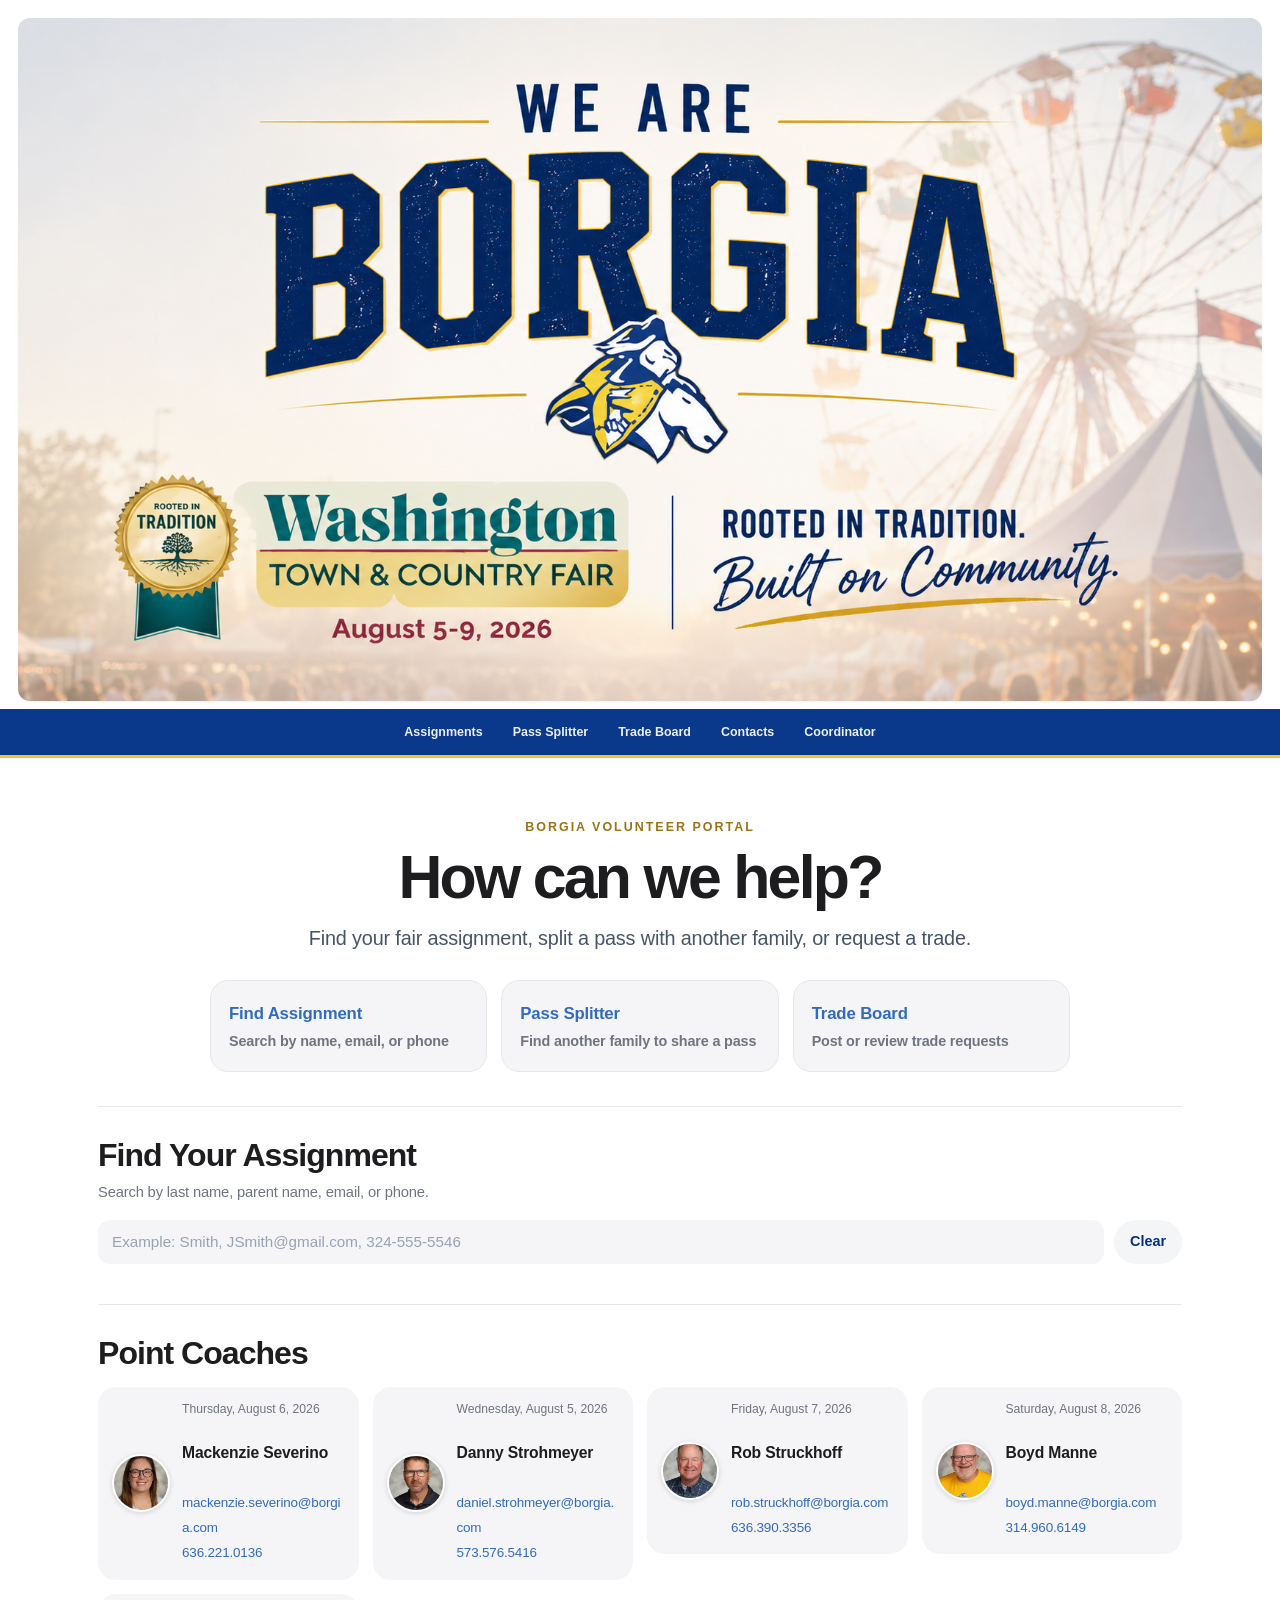
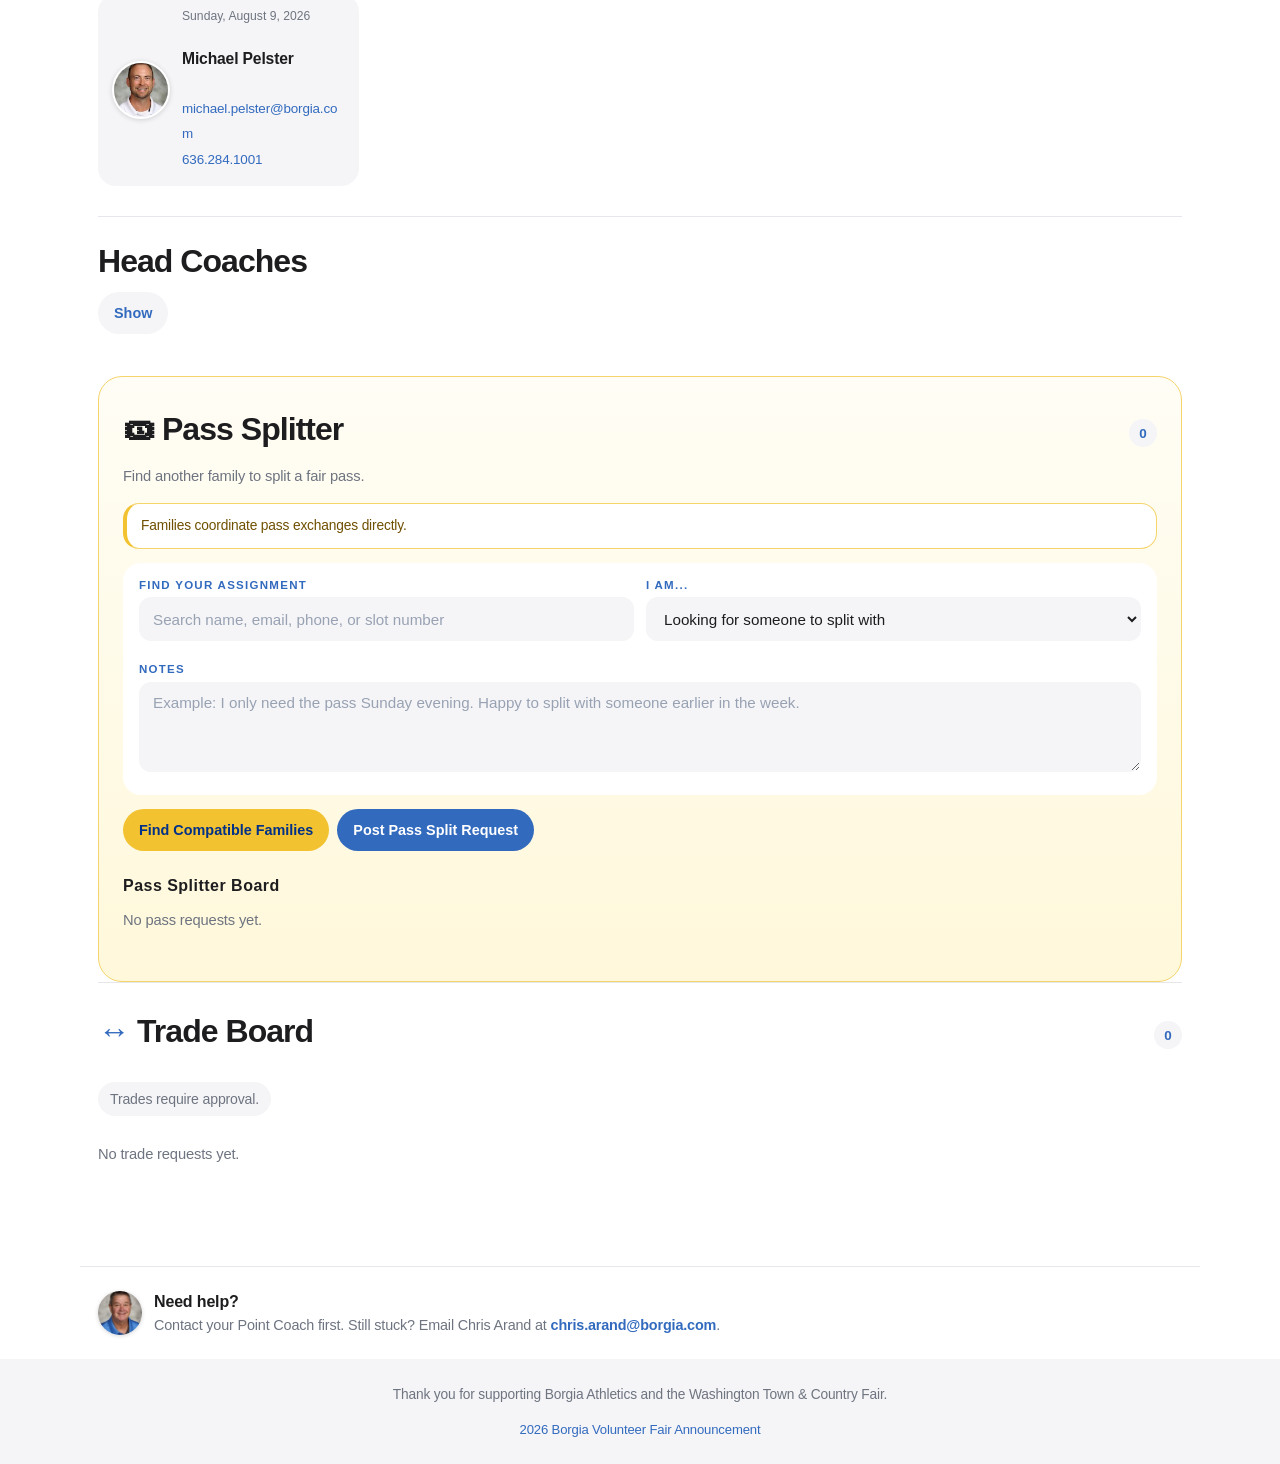
==== commit d8053c45: "Add files via upload" ====
--- a/index.html
+++ b/index.html
@@ -12,15 +12,34 @@
   </header>
 
   <nav class="top-nav">
-    <a href="#find">Find Assignment</a>
-    <a href="#point-coaches-section">Point Coaches</a>
-    <a href="#head-coaches-section">Coaches</a>
+    <a href="#find">Assignments</a>
     <a href="#pass-splitter">Pass Splitter</a>
     <a href="#trade-board">Trade Board</a>
-    <button id="coordinatorToggle" type="button">Coordinator View</button>
+    <a href="#point-coaches-section">Contacts</a>
+    <button id="coordinatorToggle" type="button">Coordinator</button>
   </nav>
 
   <main class="container">
+    <section class="support-intro" aria-label="Volunteer portal actions">
+      <p class="eyebrow">Borgia Volunteer Portal</p>
+      <h1>How can we help?</h1>
+      <p class="intro-copy">Find your fair assignment, split a pass with another family, or request a trade.</p>
+      <div class="quick-actions">
+        <a href="#find" class="quick-action">
+          <span>Find Assignment</span>
+          <small>Search by name, email, or phone</small>
+        </a>
+        <a href="#pass-splitter" class="quick-action">
+          <span>Pass Splitter</span>
+          <small>Find another family to share a pass</small>
+        </a>
+        <a href="#trade-board" class="quick-action">
+          <span>Trade Board</span>
+          <small>Post or review trade requests</small>
+        </a>
+      </div>
+    </section>
+
     <section id="find" class="card find-card">
       <h1>Find Your Assignment</h1>
       <p class="muted">Search by last name, parent name, email, or phone.</p>
@@ -32,43 +51,13 @@
       <div id="searchResults" class="assignment-list"></div>
     </section>
 
-    <section id="coordinatorPanel" class="card coordinator hidden">
-      <div class="section-title">
-        <h2>Coordinator View</h2>
-        <button id="resetLocalData" class="btn btn-danger" type="button">Reset Local Demo Data</button>
-      </div>
-      <p class="muted">This prototype stores confirmations and trades in this browser only. A production version should use Microsoft Lists or another shared backend.</p>
-      <div class="stats-grid">
-        <div><strong id="statAssignments">0</strong><span>Total Assignments</span></div>
-        <div><strong id="statConfirmed">0</strong><span>Confirmed</span></div>
-        <div><strong id="statAwaiting">0</strong><span>Awaiting</span></div>
-        <div><strong id="statTrades">0</strong><span>Trade Requests</span></div>
-      </div>
-    </section>
-
-    <section id="confirmed-board" class="card hidden-board">
-      <div class="section-title confirmed-title">
-        <h2>Confirmed Volunteers</h2>
-        <span id="confirmedCount" class="pill">0</span>
-      </div>
-      <div id="confirmedList" class="compact-list"></div>
-    </section>
-
-    <section id="awaiting-board" class="card hidden-board">
-      <div class="section-title awaiting-title">
-        <h2>Awaiting Confirmation</h2>
-        <span id="awaitingCount" class="pill">0</span>
-      </div>
-      <div id="awaitingList" class="compact-list"></div>
-    </section>
-
     <section id="point-coaches-section" class="card">
       <h2>Point Coaches</h2>
       <div id="pointCoachDirectory"></div>
     </section>
 
     <section id="head-coaches-section" class="card collapsed-section">
-      <h2>Coaches</h2>
+      <h2>Head Coaches</h2>
       <div id="sportCoachDirectory"></div>
     </section>
 
@@ -77,8 +66,8 @@
         <h2>Pass Splitter</h2>
         <span id="passCount" class="pill">0</span>
       </div>
-      <p class="muted">Fair admission can be expensive. Use this parent-to-parent tool to find another volunteer family whose shift is on a different day or opposite time block.</p>
-      <p class="pass-note">Pass sharing is coordinated directly between families.</p>
+      <p class="muted">Find another family to split a fair pass.</p>
+      <p class="pass-note">Families coordinate pass exchanges directly.</p>
 
       <div class="pass-form">
         <div>
@@ -117,21 +106,51 @@
         <h2>Trade Board</h2>
         <span id="tradeCount" class="pill">0</span>
       </div>
-      <p class="trade-warning">Trade requests are not approved until confirmed. You remain responsible for your assigned shift.</p>
+      <p class="trade-warning">Trades require approval.</p>
       <div id="tradeList" class="trade-list"></div>
     </section>
+
+    <section id="coordinatorPanel" class="card coordinator hidden">
+      <div class="section-title">
+        <h2>Coordinator View</h2>
+        <button id="resetLocalData" class="btn btn-danger" type="button">Reset Local Demo Data</button>
+      </div>
+      <p class="muted">This prototype stores confirmations and trades in this browser only. A production version should use Microsoft Lists or another shared backend.</p>
+      <div class="stats-grid">
+        <div><strong id="statAssignments">0</strong><span>Total Assignments</span></div>
+        <div><strong id="statConfirmed">0</strong><span>Confirmed</span></div>
+        <div><strong id="statAwaiting">0</strong><span>Awaiting</span></div>
+        <div><strong id="statTrades">0</strong><span>Trade Requests</span></div>
+      </div>
+    </section>
+
+    <section id="confirmed-board" class="card hidden-board">
+      <div class="section-title confirmed-title">
+        <h2>Confirmed Volunteers</h2>
+        <span id="confirmedCount" class="pill">0</span>
+      </div>
+      <div id="confirmedList" class="compact-list"></div>
+    </section>
+
+    <section id="awaiting-board" class="card hidden-board">
+      <div class="section-title awaiting-title">
+        <h2>Awaiting Confirmation</h2>
+        <span id="awaitingCount" class="pill">0</span>
+      </div>
+      <div id="awaitingList" class="compact-list"></div>
+    </section>
   </main>
-<section class="last-resort-contact" aria-label="Coordinator contact">
+<section class="last-resort-contact" aria-label="Need help">
     <img src="assets/headshots/Chris_Arand.jpg" alt="Chris Arand">
     <div>
-      <strong>Still need help?</strong>
-      <span>Please contact your coach or Point Coach first. For unresolved issues, contact Chris Arand at <a href="mailto:chris.arand@borgia.com">chris.arand@borgia.com</a>.</span>
+      <strong>Need help?</strong>
+      <span>Contact your Point Coach first. Still stuck? Email Chris Arand at <a href="mailto:chris.arand@borgia.com">chris.arand@borgia.com</a>.</span>
     </div>
   </section>
 
   <footer>
-    Thank you for supporting Borgia Athletics and the Washington Town & Country Fair.
-  <br><a class="footer-subtle-link" href="announcement.html">2026 Borgia Volunteer Fair Announcement</a>
+    <p>Thank you for supporting Borgia Athletics and the Washington Town &amp; Country Fair.</p>
+    <a class="footer-subtle-link" href="announcement.html">2026 Borgia Volunteer Fair Announcement</a>
   </footer>
 
   <script src="data/fair_schedule.js"></script>
--- a/css/style.css
+++ b/css/style.css
@@ -894,3 +894,1318 @@
     padding:7px 9px;
   }
 }
+
+/* =====================================================
+   v2.20 Visual Cleanup / Borgia-Inspired Refinement
+   Keeps point coach images and footer image.
+   ===================================================== */
+
+:root{
+  --body:#344054;
+  --muted:#667085;
+  --soft:#f7f8fa;
+  --soft2:#eef2f7;
+  --line:#d9dee8;
+  --navy:#003087;
+  --navy2:#001f5b;
+  --blue:#326abe;
+  --gold:#f2c230;
+  --dkGold:#9b7416;
+}
+
+/* reduce the overall heaviness */
+body{
+  font-size:16px;
+  line-height:1.75;
+  color:var(--body);
+  background:#f6f7fa;
+}
+
+.container{
+  max-width:1120px;
+  margin:26px auto;
+}
+
+.card{
+  border:1px solid var(--line);
+  border-radius:0;
+  box-shadow:none;
+  padding:26px;
+  margin-bottom:26px;
+  background:#fff;
+}
+
+.card:before{
+  width:48%;
+  height:42px;
+  border-right:3px solid var(--blue);
+  border-top:3px solid var(--blue);
+  opacity:.85;
+}
+
+h1{
+  font-size:clamp(1.65rem,2.5vw,2.15rem);
+  font-weight:700;
+  letter-spacing:.02em;
+  margin:0 0 .25rem;
+}
+
+h2{
+  font-size:clamp(1.25rem,2vw,1.65rem);
+  font-weight:700;
+  letter-spacing:.02em;
+}
+
+h3{
+  font-size:1rem;
+  font-weight:700;
+  letter-spacing:.03em;
+}
+
+.muted,
+.status{
+  color:var(--muted);
+  font-size:.9rem;
+}
+
+/* top nav: smaller and more school-site-like */
+.top-nav{
+  padding:10px 12px;
+  gap:8px;
+}
+
+.top-nav a,
+.top-nav button{
+  border:0;
+  border-radius:0;
+  padding:8px 10px;
+  font-size:.7rem;
+  letter-spacing:.16em;
+  text-transform:uppercase;
+  background:transparent;
+  position:relative;
+}
+
+.top-nav a:after,
+.top-nav button:after{
+  content:"";
+  position:absolute;
+  left:10px;
+  right:10px;
+  bottom:2px;
+  height:2px;
+  background:var(--gold);
+  transform:scaleX(0);
+  transition:transform .25s ease;
+}
+
+.top-nav a:hover:after,
+.top-nav button:hover:after{
+  transform:scaleX(1);
+}
+
+/* forms */
+input,
+select,
+textarea{
+  background:var(--soft);
+  border:0;
+  border-radius:0;
+  min-height:40px;
+  padding:10px 12px;
+  font-size:.9rem;
+  font-weight:400;
+}
+
+input::placeholder,
+textarea::placeholder{
+  color:#98a2b3;
+}
+
+.label,
+label.label{
+  color:var(--blue);
+  font-size:.72rem;
+  letter-spacing:.16em;
+  font-weight:700;
+  text-transform:uppercase;
+}
+
+.btn{
+  border-radius:0;
+  font-size:.72rem;
+  letter-spacing:.14em;
+  text-transform:uppercase;
+  padding:10px 13px;
+  min-height:38px;
+  font-weight:700;
+  box-shadow:none;
+}
+
+.btn-navy{
+  background:var(--blue);
+  color:white;
+}
+
+.btn-navy:hover{
+  background:var(--navy);
+}
+
+.btn-gold{
+  background:transparent;
+  border:1px solid var(--gold);
+  color:var(--navy);
+}
+
+.btn-gold:hover{
+  background:var(--gold);
+}
+
+.pill{
+  background:var(--soft2);
+  color:var(--blue);
+}
+
+/* assignment cards: cleaner and less blocky */
+.assignment-list{
+  gap:16px;
+}
+
+.assignment-card{
+  border:1px solid var(--line);
+  border-left:3px solid var(--blue);
+  border-radius:0;
+  padding:18px;
+  box-shadow:none;
+  grid-template-columns:1fr 190px;
+}
+
+.people{
+  font-size:1.08rem;
+  font-weight:700;
+  color:#101828;
+  letter-spacing:.01em;
+}
+
+.badge{
+  border-radius:0;
+  background:#fbf1ca;
+  color:#775b00;
+  letter-spacing:.12em;
+  text-transform:uppercase;
+  font-size:.68rem;
+}
+
+.detail-grid{
+  font-size:.88rem;
+  color:#344054;
+}
+
+.detail-grid strong{
+  color:#101828;
+  font-weight:700;
+}
+
+.position-icon{
+  width:50px;
+  height:50px;
+}
+
+.side-box{
+  border-left:1px solid var(--line);
+}
+
+.point-coach{
+  background:var(--soft);
+  border-left:3px solid var(--gold);
+  font-size:.86rem;
+}
+
+/* Point Coaches: keep the photos, dial back the ad feel */
+#point-coaches-section #pointCoachDirectory{
+  grid-template-columns:repeat(auto-fit,minmax(260px,1fr));
+  gap:12px;
+}
+
+.point-coach-feature{
+  background:#fff;
+  color:var(--body);
+  border:1px solid var(--line);
+  border-left:4px solid var(--gold);
+  display:grid;
+  grid-template-columns:64px 1fr;
+  gap:12px;
+  padding:12px;
+  align-items:center;
+}
+
+.point-coach-feature a{
+  color:var(--blue);
+  text-decoration:none;
+  font-weight:700;
+}
+
+.point-coach-feature a:hover{
+  color:var(--navy);
+}
+
+.point-coach-feature strong{
+  color:#101828;
+  font-size:.98rem;
+}
+
+.point-day{
+  color:var(--dkGold);
+  border-bottom:0;
+  font-size:.74rem;
+  line-height:1.25;
+  letter-spacing:.12em;
+  text-transform:uppercase;
+  margin-bottom:3px;
+}
+
+.coach-headshot{
+  width:64px;
+  height:78px;
+  border:1px solid var(--gold);
+  border-radius:0;
+}
+
+#head-coaches-section{
+  border-top:1px solid var(--line);
+}
+
+#head-coaches-section .head-coach-toggle-btn{
+  background:transparent;
+  color:var(--blue);
+  border:1px solid var(--line);
+}
+
+.directory-item,
+.compact-row,
+.trade-item,
+.match-box,
+.pass-lookup-choice,
+.pass-selected{
+  border:1px solid var(--line);
+  background:#fff;
+  font-size:.9rem;
+}
+
+/* pass/trade: quieter sections */
+.pass-card,
+.trade-card{
+  background:#fff;
+  border:1px solid var(--line);
+  border-top:3px solid var(--gold);
+}
+
+.pass-note,
+.trade-warning{
+  background:#f8fafc;
+  color:var(--body);
+  border-left:3px solid var(--gold);
+  padding:9px 11px;
+  font-size:.86rem;
+  font-weight:700;
+  line-height:1.45;
+}
+
+.pass-form{
+  background:#fff;
+  border:1px solid var(--line);
+  padding:14px;
+}
+
+/* Trade modal: major cleanup */
+.trade-modal-overlay{
+  background:rgba(0,31,91,.58);
+  padding:24px 12px;
+}
+
+.trade-modal{
+  max-width:860px;
+  border-top:4px solid var(--gold);
+  border-radius:0;
+  box-shadow:0 20px 55px rgba(0,0,0,.22);
+  padding:28px;
+  color:var(--body);
+}
+
+.trade-modal h2{
+  font-size:1.45rem;
+  margin:0 0 .15rem;
+}
+
+.trade-modal .muted{
+  font-size:.9rem;
+  margin:0 0 1.15rem;
+}
+
+.trade-modal-head{
+  border-bottom:1px solid var(--line);
+  padding-bottom:14px;
+  margin-bottom:16px;
+}
+
+.trade-modal .trade-warning{
+  margin:0 0 18px;
+  background:#fff8df;
+  color:#5f4700;
+  border-left:3px solid var(--gold);
+}
+
+.mode-switch,
+.trade-reason{
+  border:0;
+  border-top:1px solid var(--line);
+  border-radius:0;
+  background:transparent;
+  padding:16px 0 10px;
+  margin:0;
+}
+
+.mode-switch legend,
+.trade-reason legend{
+  color:var(--blue);
+  font-size:.74rem;
+  letter-spacing:.16em;
+  font-weight:700;
+  text-transform:uppercase;
+  padding:0;
+  margin:0 0 8px;
+}
+
+.mode-switch label,
+.trade-reason label{
+  font-size:.92rem;
+  font-weight:500;
+  color:var(--body);
+  margin:0 22px 8px 0;
+}
+
+.trade-modal h3{
+  color:#101828;
+  font-size:1.05rem;
+  margin:14px 0 2px;
+  font-weight:700;
+}
+
+.trade-modal p{
+  margin:.15rem 0 .75rem;
+}
+
+.unavailable-grid{
+  border-top:1px solid var(--line);
+  margin-top:12px;
+  padding-top:8px;
+  gap:0;
+}
+
+.trade-day,
+.unavailable-day{
+  border:0;
+  border-bottom:1px solid var(--line);
+  background:transparent;
+  grid-template-columns:120px 1fr;
+  padding:9px 0;
+}
+
+.trade-day.active,
+.unavailable-day.active{
+  background:transparent;
+  border-color:var(--line);
+}
+
+.day-label{
+  font-weight:700;
+  color:#101828;
+}
+
+.time-options{
+  gap:7px;
+}
+
+.time-options label{
+  border:1px solid var(--line);
+  background:#fff;
+  color:var(--body);
+  padding:5px 9px;
+  font-size:.82rem;
+  font-weight:400;
+}
+
+.trade-day.active .time-options label,
+.unavailable-day.active .time-options label{
+  background:#fff;
+}
+
+.trade-day:not(.active) .time-options,
+.unavailable-day:not(.active) .time-options{
+  opacity:.45;
+}
+
+.trade-modal textarea{
+  min-height:72px;
+}
+
+.trade-modal-actions{
+  border-bottom:1px solid var(--line);
+  margin-top:16px;
+  padding-bottom:16px;
+}
+
+/* Footer contact: keep Chris image but make subtle */
+.last-resort-contact{
+  border:1px solid var(--line);
+  border-radius:0;
+  background:#fff;
+  max-width:1120px;
+  box-shadow:none;
+}
+
+.last-resort-contact img{
+  width:48px;
+  height:48px;
+  border-radius:50%;
+}
+
+/* mobile */
+@media(max-width:900px){
+  body{
+    font-size:15px;
+    line-height:1.65;
+  }
+
+  .container{
+    padding:0 10px;
+    margin:14px auto;
+  }
+
+  .card{
+    padding:18px;
+  }
+
+  .card:before{
+    width:34%;
+    height:24px;
+  }
+
+  .assignment-card{
+    padding:12px!important;
+  }
+
+  .people{
+    font-size:1rem!important;
+  }
+
+  .assignment-card.mobile-open .actions{
+    grid-template-columns:1fr 1fr;
+  }
+
+  .point-coach-feature{
+    grid-template-columns:58px 1fr;
+  }
+
+  .coach-headshot{
+    width:58px;
+    height:70px;
+  }
+
+  .trade-modal{
+    padding:20px;
+  }
+
+  .trade-day,
+  .unavailable-day{
+    grid-template-columns:1fr;
+    gap:6px;
+  }
+
+  .top-nav a,
+  .top-nav button{
+    font-size:.66rem;
+    letter-spacing:.1em;
+    padding:7px 8px;
+  }
+}
+
+/* =====================================================
+   v3.0 Clean Portal Redesign
+   Apple Support-inspired: calm, clear, spacious.
+   ===================================================== */
+
+:root{
+  --v3-navy:#003087;
+  --v3-blue:#326abe;
+  --v3-gold:#f2c230;
+  --v3-dk-gold:#9b7416;
+  --v3-text:#1d1d1f;
+  --v3-body:#475467;
+  --v3-muted:#6e7480;
+  --v3-line:#e5e7eb;
+  --v3-soft:#f5f5f7;
+  --v3-cream:#fff8e1;
+  --v3-white:#fff;
+  --v3-radius:18px;
+}
+
+html,
+body{
+  max-width:100%;
+  overflow-x:hidden;
+}
+
+body{
+  background:#fff;
+  color:var(--v3-text);
+  font-family:-apple-system,BlinkMacSystemFont,"Segoe UI",Roboto,Helvetica,Arial,sans-serif;
+  font-size:16px;
+  line-height:1.58;
+  font-weight:400;
+  letter-spacing:-.01em;
+}
+
+/* Hero becomes calm and centered */
+.hero-image{
+  background:#fff !important;
+  border-bottom:0 !important;
+  padding:18px 18px 8px !important;
+}
+
+.hero-image img{
+  width:min(100%,1280px) !important;
+  border-radius:12px !important;
+  box-shadow:0 1px 2px rgba(0,0,0,.06);
+}
+
+/* Simplified nav */
+.top-nav{
+  background:rgba(0,48,135,.96) !important;
+  border-bottom:3px solid var(--v3-gold) !important;
+  padding:10px 12px !important;
+  gap:6px !important;
+  position:sticky !important;
+  top:0 !important;
+  backdrop-filter:blur(14px);
+}
+
+.top-nav a,
+.top-nav button{
+  color:#fff !important;
+  border:0 !important;
+  background:transparent !important;
+  border-radius:999px !important;
+  padding:7px 12px !important;
+  font-size:.78rem !important;
+  font-weight:600 !important;
+  letter-spacing:0 !important;
+  text-transform:none !important;
+  opacity:.92;
+}
+
+.top-nav a:hover,
+.top-nav button:hover{
+  background:rgba(255,255,255,.13) !important;
+  opacity:1;
+}
+
+.top-nav a:after,
+.top-nav button:after{
+  display:none !important;
+}
+
+/* Main layout */
+.container{
+  max-width:1120px !important;
+  margin:0 auto !important;
+  padding:24px 18px 36px !important;
+}
+
+/* Support intro */
+.support-intro{
+  text-align:center;
+  padding:36px 10px 34px;
+}
+
+.eyebrow{
+  margin:0 0 8px;
+  color:var(--v3-dk-gold);
+  font-size:.78rem;
+  font-weight:600;
+  letter-spacing:.16em;
+  text-transform:uppercase;
+}
+
+.support-intro h1{
+  margin:0;
+  color:var(--v3-text);
+  font-size:clamp(2.1rem,5vw,3.8rem);
+  line-height:1.05;
+  font-weight:650;
+  letter-spacing:-.045em;
+}
+
+.intro-copy{
+  max-width:680px;
+  margin:14px auto 0;
+  color:var(--v3-body);
+  font-size:clamp(1rem,1.8vw,1.24rem);
+  line-height:1.45;
+}
+
+.quick-actions{
+  display:grid;
+  grid-template-columns:repeat(3,minmax(0,1fr));
+  gap:14px;
+  margin:28px auto 0;
+  max-width:860px;
+}
+
+.quick-action{
+  display:block;
+  padding:20px 18px;
+  border:1px solid var(--v3-line);
+  border-radius:var(--v3-radius);
+  background:var(--v3-soft);
+  color:var(--v3-text);
+  text-align:left;
+  text-decoration:none;
+  transition:transform .18s ease, box-shadow .18s ease, border-color .18s ease;
+}
+
+.quick-action:hover{
+  transform:translateY(-2px);
+  border-color:#d0d5dd;
+  box-shadow:0 12px 30px rgba(16,24,40,.08);
+}
+
+.quick-action span{
+  display:block;
+  color:var(--v3-blue);
+  font-size:1.05rem;
+  font-weight:650;
+  margin-bottom:4px;
+}
+
+.quick-action small{
+  display:block;
+  color:var(--v3-muted);
+  font-size:.9rem;
+  line-height:1.35;
+}
+
+/* Sections */
+.card{
+  position:relative !important;
+  border:0 !important;
+  border-radius:0 !important;
+  box-shadow:none !important;
+  padding:30px 0 !important;
+  margin:0 !important;
+  background:#fff !important;
+  border-top:1px solid var(--v3-line) !important;
+}
+
+.card:before{
+  display:none !important;
+}
+
+.card > h1,
+.card > h2,
+.section-title h2{
+  color:var(--v3-text) !important;
+  font-size:clamp(1.45rem,2.5vw,2rem) !important;
+  line-height:1.15 !important;
+  font-weight:650 !important;
+  letter-spacing:-.03em !important;
+  margin:0 0 8px !important;
+}
+
+.card h3{
+  color:var(--v3-text) !important;
+  font-size:1rem !important;
+  font-weight:650 !important;
+}
+
+.muted,
+.status,
+.pc-small{
+  color:var(--v3-muted) !important;
+  font-size:.92rem !important;
+  line-height:1.45 !important;
+}
+
+/* Forms */
+.search-row{
+  display:grid !important;
+  grid-template-columns:1fr auto !important;
+  gap:10px !important;
+  margin-top:14px !important;
+}
+
+input,
+select,
+textarea{
+  background:var(--v3-soft) !important;
+  border:1px solid transparent !important;
+  border-radius:12px !important;
+  color:var(--v3-text) !important;
+  min-height:44px !important;
+  padding:11px 13px !important;
+  font-size:.95rem !important;
+  font-weight:400 !important;
+  box-shadow:none !important;
+}
+
+textarea{
+  min-height:90px !important;
+}
+
+input:focus,
+select:focus,
+textarea:focus{
+  outline:0 !important;
+  background:#fff !important;
+  border-color:#9bb7ed !important;
+  box-shadow:0 0 0 4px rgba(50,106,190,.13) !important;
+}
+
+.label,
+label.label{
+  color:var(--v3-blue) !important;
+  font-size:.72rem !important;
+  font-weight:650 !important;
+  letter-spacing:.11em !important;
+  text-transform:uppercase !important;
+}
+
+.btn{
+  border:0 !important;
+  border-radius:999px !important;
+  min-height:42px !important;
+  padding:10px 16px !important;
+  font-size:.9rem !important;
+  line-height:1 !important;
+  font-weight:600 !important;
+  letter-spacing:0 !important;
+  text-transform:none !important;
+  box-shadow:none !important;
+}
+
+.btn-navy{
+  background:var(--v3-blue) !important;
+  color:#fff !important;
+}
+
+.btn-gold{
+  background:var(--v3-gold) !important;
+  color:var(--v3-navy) !important;
+}
+
+.btn:hover{
+  filter:brightness(.96);
+}
+
+.pill{
+  background:var(--v3-soft) !important;
+  color:var(--v3-blue) !important;
+  font-weight:650 !important;
+}
+
+/* Assignment cards */
+.assignment-list{
+  gap:14px !important;
+  margin-top:10px !important;
+}
+
+.assignment-card{
+  border:1px solid var(--v3-line) !important;
+  border-radius:18px !important;
+  border-left:0 !important;
+  box-shadow:none !important;
+  padding:18px !important;
+  grid-template-columns:1fr 185px !important;
+  background:#fff !important;
+}
+
+.assignment-card:hover{
+  border-color:#d0d5dd !important;
+  box-shadow:0 10px 26px rgba(16,24,40,.06) !important;
+}
+
+.assignment-head{
+  gap:12px !important;
+}
+
+.position-icon{
+  width:48px !important;
+  height:48px !important;
+  opacity:.9;
+}
+
+.badge{
+  background:#fff3bf !important;
+  color:#7a5b00 !important;
+  border-radius:999px !important;
+  padding:4px 9px !important;
+  font-size:.72rem !important;
+  font-weight:600 !important;
+  letter-spacing:0 !important;
+  text-transform:none !important;
+}
+
+.people{
+  color:var(--v3-text) !important;
+  font-size:1.08rem !important;
+  font-weight:650 !important;
+  line-height:1.22 !important;
+  margin:8px 0 7px !important;
+}
+
+.detail-grid{
+  color:var(--v3-body) !important;
+  font-size:.9rem !important;
+  gap:2px 18px !important;
+}
+
+.detail-grid strong{
+  color:var(--v3-text) !important;
+  font-weight:600 !important;
+}
+
+.side-box{
+  border-left:1px solid var(--v3-line) !important;
+}
+
+.coach-select{
+  margin:6px 0 10px !important;
+}
+
+.point-coach{
+  background:var(--v3-soft) !important;
+  border:0 !important;
+  border-radius:14px !important;
+  padding:12px !important;
+}
+
+.point-coach .pc-name{
+  color:var(--v3-text) !important;
+  font-weight:650 !important;
+}
+
+/* Point coaches: keep images, reduce prominence */
+#point-coaches-section #pointCoachDirectory{
+  display:grid !important;
+  grid-template-columns:repeat(auto-fit,minmax(210px,1fr)) !important;
+  gap:14px !important;
+  margin-top:16px !important;
+}
+
+.point-coach-feature{
+  background:var(--v3-soft) !important;
+  color:var(--v3-body) !important;
+  border:1px solid transparent !important;
+  border-radius:18px !important;
+  border-left:0 !important;
+  padding:14px !important;
+  display:grid !important;
+  grid-template-columns:58px 1fr !important;
+  gap:12px !important;
+  align-items:center !important;
+}
+
+.point-coach-feature:hover{
+  background:#fff !important;
+  border-color:var(--v3-line) !important;
+}
+
+.coach-headshot{
+  width:58px !important;
+  height:58px !important;
+  border-radius:50% !important;
+  border:2px solid #fff !important;
+  box-shadow:0 1px 5px rgba(16,24,40,.16) !important;
+}
+
+.point-day{
+  display:block !important;
+  color:var(--v3-muted) !important;
+  font-size:.76rem !important;
+  line-height:1.25 !important;
+  font-weight:500 !important;
+  letter-spacing:0 !important;
+  text-transform:none !important;
+  border:0 !important;
+  margin:0 0 1px !important;
+}
+
+.point-coach-feature strong{
+  display:block !important;
+  color:var(--v3-text) !important;
+  font-size:.98rem !important;
+  line-height:1.2 !important;
+  font-weight:650 !important;
+  margin-bottom:1px !important;
+}
+
+.point-coach-feature a{
+  color:var(--v3-blue) !important;
+  font-size:.84rem !important;
+  line-height:1.25 !important;
+  font-weight:500 !important;
+  text-decoration:none !important;
+  overflow-wrap:anywhere;
+}
+
+/* Head coaches accordion */
+#head-coaches-section{
+  padding-top:26px !important;
+}
+
+#head-coaches-section .head-coach-toggle-btn{
+  background:var(--v3-soft) !important;
+  color:var(--v3-blue) !important;
+  margin-top:4px !important;
+}
+
+#head-coaches-section.collapsed-section #sportCoachDirectory{
+  display:none !important;
+}
+
+.directory-item{
+  border:1px solid var(--v3-line) !important;
+  border-radius:14px !important;
+  background:#fff !important;
+}
+
+/* Pass Splitter: separate feel */
+.pass-card{
+  margin-top:8px !important;
+  padding:34px 24px !important;
+  border:1px solid #f5d46b !important;
+  border-radius:24px !important;
+  background:linear-gradient(180deg,#fffdf5 0%,#fff8db 100%) !important;
+}
+
+.pass-card:before{
+  display:none !important;
+}
+
+.pass-card .section-title,
+.trade-card .section-title{
+  border:0 !important;
+  margin-bottom:10px !important;
+  padding:0 !important;
+}
+
+.pass-card .section-title h2:before{
+  content:"🎟 ";
+}
+
+.pass-card .muted{
+  max-width:720px;
+}
+
+.pass-note{
+  background:#fff !important;
+  border:1px solid #f5d46b !important;
+  border-left:4px solid var(--v3-gold) !important;
+  color:#6f4f00 !important;
+  border-radius:16px !important;
+  padding:12px 14px !important;
+  font-weight:500 !important;
+}
+
+.pass-form{
+  border:0 !important;
+  border-radius:18px !important;
+  background:#fff !important;
+  padding:16px !important;
+}
+
+/* Trade Board: secondary and quieter */
+.trade-card{
+  padding:30px 0 !important;
+  border-top:1px solid var(--v3-line) !important;
+  background:#fff !important;
+}
+
+.trade-card .section-title h2:before{
+  content:"↔ ";
+  color:var(--v3-blue);
+}
+
+.trade-warning{
+  display:inline-block !important;
+  background:var(--v3-soft) !important;
+  border:0 !important;
+  border-radius:999px !important;
+  color:var(--v3-muted) !important;
+  padding:7px 12px !important;
+  font-size:.88rem !important;
+  font-weight:500 !important;
+}
+
+/* Modal: clean Apple-like sheet */
+.trade-modal-overlay{
+  background:rgba(0,0,0,.42) !important;
+  padding:28px 12px !important;
+}
+
+.trade-modal{
+  width:min(880px,100%) !important;
+  border:0 !important;
+  border-radius:24px !important;
+  box-shadow:0 22px 70px rgba(0,0,0,.24) !important;
+  padding:28px !important;
+  color:var(--v3-text) !important;
+}
+
+.trade-modal-head{
+  border-bottom:1px solid var(--v3-line) !important;
+  padding-bottom:18px !important;
+  margin-bottom:16px !important;
+}
+
+.trade-modal h2{
+  font-size:1.55rem !important;
+  font-weight:650 !important;
+  letter-spacing:-.03em !important;
+}
+
+.trade-modal .trade-warning{
+  margin:0 0 10px !important;
+}
+
+.mode-switch,
+.trade-reason{
+  border:0 !important;
+  border-top:1px solid var(--v3-line) !important;
+  background:transparent !important;
+  padding:16px 0 10px !important;
+  margin:0 !important;
+}
+
+.mode-switch legend,
+.trade-reason legend{
+  color:var(--v3-muted) !important;
+  font-size:.78rem !important;
+  letter-spacing:0 !important;
+  text-transform:none !important;
+  font-weight:600 !important;
+}
+
+.mode-switch label,
+.trade-reason label{
+  font-size:.94rem !important;
+  color:var(--v3-text) !important;
+  font-weight:500 !important;
+}
+
+.trade-modal h3{
+  font-size:1.05rem !important;
+  font-weight:650 !important;
+  margin:14px 0 2px !important;
+}
+
+.unavailable-grid{
+  border-top:1px solid var(--v3-line) !important;
+  gap:0 !important;
+}
+
+.trade-day,
+.unavailable-day{
+  border:0 !important;
+  border-bottom:1px solid var(--v3-line) !important;
+  background:transparent !important;
+  grid-template-columns:112px 1fr !important;
+  padding:10px 0 !important;
+}
+
+.trade-day.active,
+.unavailable-day.active{
+  background:transparent !important;
+}
+
+.day-label{
+  color:var(--v3-text) !important;
+  font-weight:600 !important;
+}
+
+.time-options label{
+  border:1px solid var(--v3-line) !important;
+  border-radius:999px !important;
+  background:#fff !important;
+  padding:6px 10px !important;
+  font-size:.86rem !important;
+  font-weight:400 !important;
+}
+
+/* Help and footer merged feel */
+.last-resort-contact{
+  max-width:1120px !important;
+  margin:18px auto 0 !important;
+  padding:22px 18px !important;
+  border:0 !important;
+  border-top:1px solid var(--v3-line) !important;
+  border-radius:0 !important;
+  box-shadow:none !important;
+  background:#fff !important;
+  color:var(--v3-body) !important;
+}
+
+.last-resort-contact img{
+  width:44px !important;
+  height:44px !important;
+  border-radius:50% !important;
+  border:0 !important;
+  box-shadow:0 1px 4px rgba(0,0,0,.16);
+}
+
+.last-resort-contact strong{
+  color:var(--v3-text) !important;
+  font-size:1rem !important;
+}
+
+.last-resort-contact span{
+  color:var(--v3-muted);
+  font-size:.9rem;
+}
+
+footer{
+  background:#f5f5f7 !important;
+  color:var(--v3-muted) !important;
+  padding:24px 18px !important;
+  margin:0 !important;
+  font-size:.86rem !important;
+}
+
+footer p{
+  margin:.1rem 0 .35rem;
+}
+
+.footer-subtle-link{
+  color:var(--v3-blue) !important;
+  font-weight:500 !important;
+}
+
+/* Mobile */
+@media(max-width:900px){
+  .hero-image{
+    padding:10px 10px 6px !important;
+  }
+
+  .top-nav{
+    position:relative !important;
+    top:auto !important;
+  }
+
+  .container{
+    padding:18px 12px 28px !important;
+  }
+
+  .support-intro{
+    padding:26px 4px 24px !important;
+  }
+
+  .quick-actions{
+    grid-template-columns:1fr !important;
+    gap:10px !important;
+  }
+
+  .card{
+    padding:24px 0 !important;
+  }
+
+  .search-row{
+    grid-template-columns:1fr !important;
+  }
+
+  .assignment-card{
+    display:block !important;
+    padding:14px !important;
+  }
+
+  .position-icon{
+    display:none !important;
+  }
+
+  .assignment-card:not(.mobile-open) .detail-grid div:nth-child(n+3),
+  .assignment-card:not(.mobile-open) .notes,
+  .assignment-card:not(.mobile-open) .actions,
+  .assignment-card:not(.mobile-open) .side-box{
+    display:none !important;
+  }
+
+  .assignment-card.mobile-open .actions{
+    display:grid !important;
+    grid-template-columns:1fr 1fr !important;
+    gap:8px !important;
+  }
+
+  .assignment-card.mobile-open .side-box{
+    border-left:0 !important;
+    border-top:1px solid var(--v3-line) !important;
+    padding-left:0 !important;
+    padding-top:12px !important;
+    margin-top:12px !important;
+  }
+
+  .assignment-card::after{
+    content:"Tap to view details";
+    display:block;
+    margin-top:5px;
+    color:var(--v3-muted);
+    font-size:.78rem;
+  }
+
+  .assignment-card.mobile-open::after{
+    content:"Tap card to collapse";
+  }
+
+  #point-coaches-section #pointCoachDirectory{
+    grid-template-columns:1fr !important;
+  }
+
+  .point-coach-feature{
+    grid-template-columns:50px 1fr !important;
+    border-radius:16px !important;
+  }
+
+  .coach-headshot{
+    width:50px !important;
+    height:50px !important;
+  }
+
+  .pass-card{
+    padding:24px 16px !important;
+    border-radius:20px !important;
+  }
+
+  .pass-form{
+    grid-template-columns:1fr !important;
+  }
+
+  .trade-day,
+  .unavailable-day{
+    grid-template-columns:1fr !important;
+    gap:7px !important;
+  }
+
+  .trade-modal{
+    border-radius:20px !important;
+    padding:22px !important;
+  }
+
+  .time-options{
+    gap:6px !important;
+  }
+
+  .top-nav a,
+  .top-nav button{
+    font-size:.76rem !important;
+    padding:7px 10px !important;
+  }
+}
+
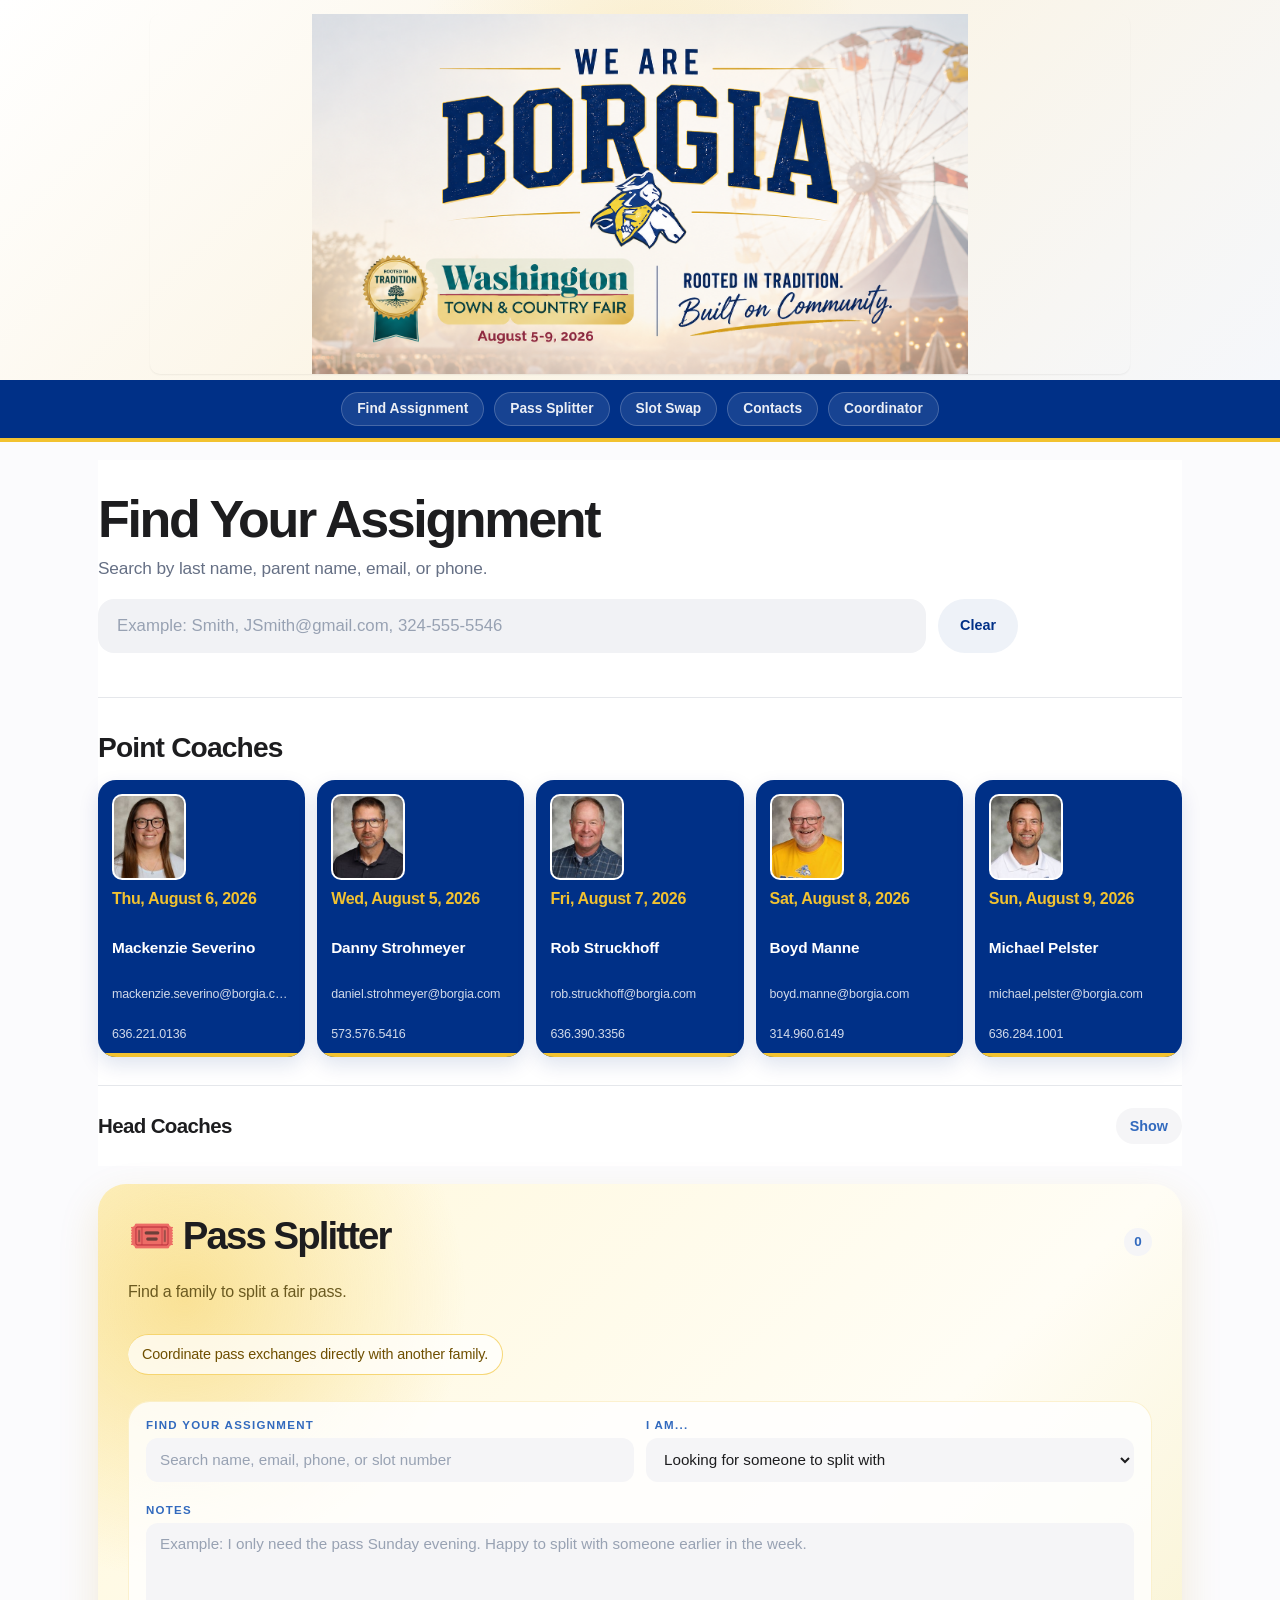
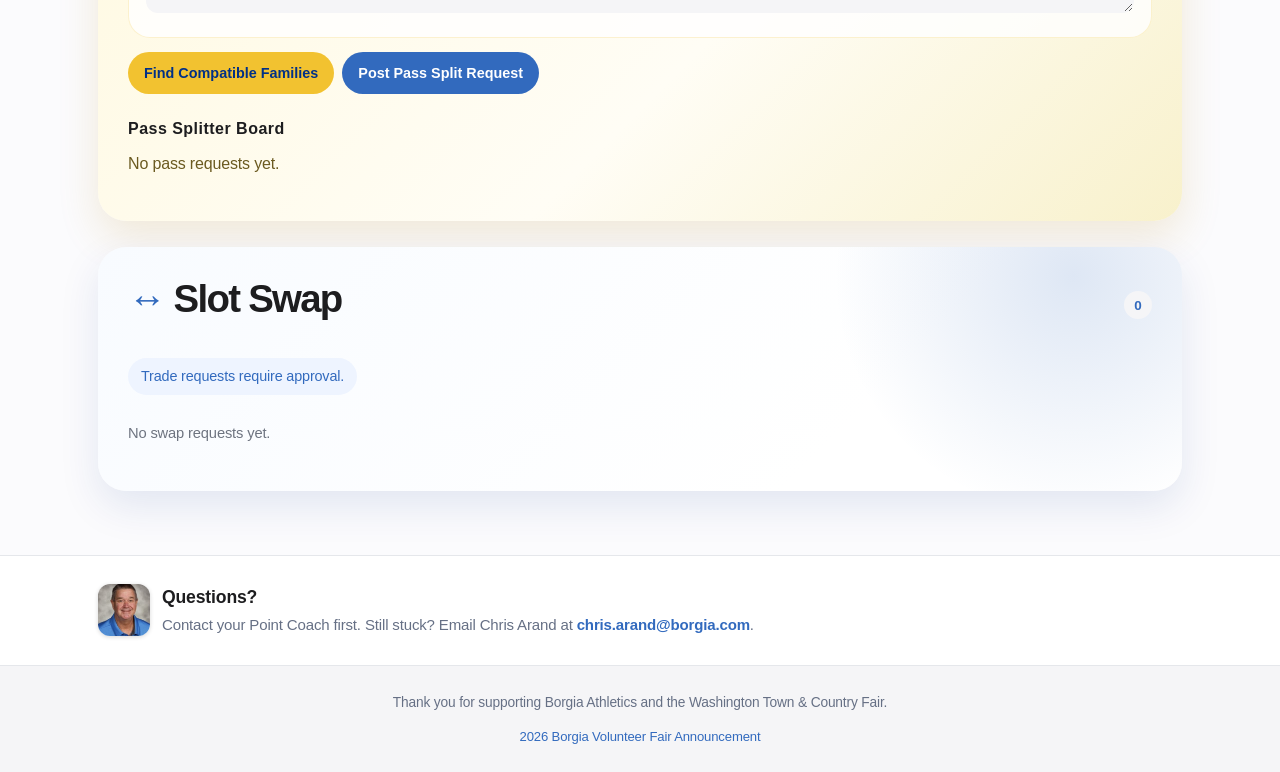
==== commit e43aba8e: "Add files via upload" ====
--- a/index.html
+++ b/index.html
@@ -12,35 +12,16 @@
   </header>
 
   <nav class="top-nav">
-    <a href="#find">Assignments</a>
+    <a href="#find">Find Assignment</a>
     <a href="#pass-splitter">Pass Splitter</a>
-    <a href="#trade-board">Trade Board</a>
+    <a href="#trade-board">Slot Swap</a>
     <a href="#point-coaches-section">Contacts</a>
     <button id="coordinatorToggle" type="button">Coordinator</button>
   </nav>
 
   <main class="container">
-    <section class="support-intro" aria-label="Volunteer portal actions">
-      <p class="eyebrow">Borgia Volunteer Portal</p>
-      <h1>How can we help?</h1>
-      <p class="intro-copy">Find your fair assignment, split a pass with another family, or request a trade.</p>
-      <div class="quick-actions">
-        <a href="#find" class="quick-action">
-          <span>Find Assignment</span>
-          <small>Search by name, email, or phone</small>
-        </a>
-        <a href="#pass-splitter" class="quick-action">
-          <span>Pass Splitter</span>
-          <small>Find another family to share a pass</small>
-        </a>
-        <a href="#trade-board" class="quick-action">
-          <span>Trade Board</span>
-          <small>Post or review trade requests</small>
-        </a>
-      </div>
-    </section>
 
-    <section id="find" class="card find-card">
+<section id="find" class="card find-card">
       <h1>Find Your Assignment</h1>
       <p class="muted">Search by last name, parent name, email, or phone.</p>
       <div class="search-row">
@@ -66,8 +47,8 @@
         <h2>Pass Splitter</h2>
         <span id="passCount" class="pill">0</span>
       </div>
-      <p class="muted">Find another family to split a fair pass.</p>
-      <p class="pass-note">Families coordinate pass exchanges directly.</p>
+      <p class="muted">Find a family to split a fair pass.</p>
+      <p class="pass-note">Coordinate pass exchanges directly with another family.</p>
 
       <div class="pass-form">
         <div>
@@ -103,10 +84,10 @@
 
     <section id="trade-board" class="card trade-card">
       <div class="section-title">
-        <h2>Trade Board</h2>
+        <h2>Slot Swap</h2>
         <span id="tradeCount" class="pill">0</span>
       </div>
-      <p class="trade-warning">Trades require approval.</p>
+      <p class="trade-warning">Trade requests require approval.</p>
       <div id="tradeList" class="trade-list"></div>
     </section>
 
@@ -143,7 +124,7 @@
 <section class="last-resort-contact" aria-label="Need help">
     <img src="assets/headshots/Chris_Arand.jpg" alt="Chris Arand">
     <div>
-      <strong>Need help?</strong>
+      <strong>Questions?</strong>
       <span>Contact your Point Coach first. Still stuck? Email Chris Arand at <a href="mailto:chris.arand@borgia.com">chris.arand@borgia.com</a>.</span>
     </div>
   </section>
--- a/css/style.css
+++ b/css/style.css
@@ -2209,3 +2209,410 @@
   }
 }
 
+/* =====================================================
+   v3.1 Focused Portal Refinement
+   Goal: get users straight to Find Assignment, reduce blue,
+   make Pass Splitter and Slot Swap feel like feature panels.
+   ===================================================== */
+
+/* Overall page: lighter, less "app dashboard" */
+body{
+  background:#fbfbfd !important;
+}
+
+/* Smaller hero with soft fair-style background */
+.hero-image{
+  padding:14px 18px 6px !important;
+  background:
+    radial-gradient(circle at 50% 20%, rgba(242,194,48,.16), transparent 32%),
+    linear-gradient(135deg,#fff 0%,#fbf4e4 48%,#f5f7fb 100%) !important;
+}
+
+.hero-image img{
+  width:min(100%,980px) !important;
+  max-height:360px !important;
+  object-fit:contain !important;
+  border-radius:10px !important;
+}
+
+/* Nav needs enough contrast and weight */
+.top-nav{
+  background:#003087 !important;
+  padding:12px 14px !important;
+  gap:10px !important;
+  justify-content:center !important;
+  border-bottom:4px solid var(--v3-gold) !important;
+}
+
+.top-nav a,
+.top-nav button{
+  color:#fff !important;
+  font-size:.86rem !important;
+  font-weight:700 !important;
+  padding:9px 15px !important;
+  background:rgba(255,255,255,.10) !important;
+  border:1px solid rgba(255,255,255,.22) !important;
+  border-radius:999px !important;
+  line-height:1 !important;
+}
+
+.top-nav a:hover,
+.top-nav button:hover{
+  background:#fff !important;
+  color:#003087 !important;
+}
+
+/* Bring Find Assignment forward as the true homepage */
+.container{
+  padding-top:18px !important;
+}
+
+#find{
+  padding:30px 0 34px !important;
+  border-top:0 !important;
+}
+
+#find h1{
+  font-size:clamp(2rem,4.2vw,3.25rem) !important;
+  font-weight:700 !important;
+  letter-spacing:-.045em !important;
+  margin:0 0 6px !important;
+  color:#1d1d1f !important;
+}
+
+#find .muted{
+  font-size:1.08rem !important;
+  color:#667085 !important;
+  margin-bottom:18px !important;
+}
+
+#find .search-row{
+  display:grid !important;
+  grid-template-columns:1fr auto !important;
+  gap:12px !important;
+  max-width:920px !important;
+}
+
+#find input{
+  min-height:54px !important;
+  border-radius:16px !important;
+  font-size:1.05rem !important;
+  padding:0 18px !important;
+  background:#f1f2f5 !important;
+}
+
+#find .btn{
+  min-height:54px !important;
+  padding:0 22px !important;
+  background:#eef2f8 !important;
+  color:#003087 !important;
+}
+
+/* Quiet general sections */
+.card{
+  padding:28px 0 !important;
+  border-top:1px solid #e5e7eb !important;
+}
+
+.card > h2,
+.section-title h2{
+  font-size:clamp(1.45rem,2.2vw,2rem) !important;
+  color:#1d1d1f !important;
+  margin-bottom:12px !important;
+}
+
+/* Assignment cards remain useful and clear */
+.assignment-card{
+  border-radius:18px !important;
+  border:1px solid #e5e7eb !important;
+  background:#fff !important;
+  padding:18px !important;
+}
+
+.assignment-card .btn{
+  font-size:.88rem !important;
+  font-weight:650 !important;
+}
+
+/* Point coaches: date and name matter, contact details secondary.
+   Keep images, but make the cards colored and compact. */
+#point-coaches-section{
+  padding-top:34px !important;
+}
+
+#point-coaches-section #pointCoachDirectory{
+  grid-template-columns:repeat(auto-fit,minmax(190px,1fr)) !important;
+  gap:12px !important;
+}
+
+.point-coach-feature{
+  display:block !important;
+  min-height:0 !important;
+  background:#003087 !important;
+  color:#fff !important;
+  border:0 !important;
+  border-radius:18px !important;
+  padding:14px !important;
+  text-align:left !important;
+  box-shadow:0 8px 20px rgba(0,48,135,.13) !important;
+  position:relative;
+  overflow:hidden;
+}
+
+.point-coach-feature:before{
+  content:"";
+  position:absolute;
+  inset:auto 0 0 0;
+  height:4px;
+  background:#f2c230;
+}
+
+.coach-headshot{
+  display:block !important;
+  width:74px !important;
+  height:86px !important;
+  object-fit:cover !important;
+  border-radius:10px !important;
+  border:2px solid rgba(255,255,255,.75) !important;
+  box-shadow:none !important;
+  margin:0 0 10px !important;
+}
+
+.point-day{
+  color:#f2c230 !important;
+  font-size:1rem !important;
+  font-weight:750 !important;
+  line-height:1.15 !important;
+  margin:0 0 5px !important;
+  letter-spacing:-.02em !important;
+  text-transform:none !important;
+  white-space:normal !important;
+}
+
+.point-coach-feature strong{
+  color:#fff !important;
+  font-size:.96rem !important;
+  font-weight:650 !important;
+  line-height:1.15 !important;
+  margin:0 0 5px !important;
+}
+
+.point-coach-feature a{
+  display:block !important;
+  color:rgba(255,255,255,.82) !important;
+  font-size:.78rem !important;
+  line-height:1.25 !important;
+  font-weight:500 !important;
+  white-space:nowrap !important;
+  overflow:hidden !important;
+  text-overflow:ellipsis !important;
+  max-width:100% !important;
+}
+
+/* Head coaches: one combined accordion line */
+#head-coaches-section{
+  display:flex !important;
+  align-items:center !important;
+  justify-content:space-between !important;
+  flex-wrap:wrap !important;
+  gap:10px !important;
+  padding:22px 0 !important;
+}
+
+#head-coaches-section h2{
+  margin:0 !important;
+  font-size:1.28rem !important;
+}
+
+#head-coaches-section .head-coach-toggle-btn{
+  margin:0 !important;
+  min-height:36px !important;
+  padding:8px 14px !important;
+  background:#f5f5f7 !important;
+  color:#326abe !important;
+}
+
+#head-coaches-section #sportCoachDirectory{
+  flex:0 0 100% !important;
+  margin-top:12px !important;
+}
+
+/* Pass Splitter: standalone feature / ticket booth */
+.pass-card{
+  margin:18px 0 26px !important;
+  padding:30px !important;
+  border:0 !important;
+  border-radius:28px !important;
+  background:
+    radial-gradient(circle at 8% 18%, rgba(242,194,48,.42), transparent 25%),
+    linear-gradient(135deg,#fff8db 0%,#fffdf5 62%,#f8f1cc 100%) !important;
+  box-shadow:0 16px 40px rgba(184,135,22,.16) !important;
+}
+
+.pass-card .section-title h2{
+  font-size:clamp(1.8rem,3vw,2.65rem) !important;
+  letter-spacing:-.05em !important;
+}
+
+.pass-card .section-title h2:before{
+  content:"🎟️ " !important;
+}
+
+.pass-card .muted{
+  font-size:1rem !important;
+  color:#6b5a20 !important;
+}
+
+.pass-note{
+  display:inline-block !important;
+  background:rgba(255,255,255,.72) !important;
+  color:#6f4f00 !important;
+  border:1px solid rgba(242,194,48,.65) !important;
+  border-left:0 !important;
+  border-radius:999px !important;
+  padding:9px 14px !important;
+  font-size:.9rem !important;
+}
+
+.pass-form{
+  background:rgba(255,255,255,.82) !important;
+  border-radius:22px !important;
+  padding:18px !important;
+  box-shadow:inset 0 0 0 1px rgba(242,194,48,.22) !important;
+}
+
+/* Slot Swap: separate feature panel, less warning, more explanation */
+.trade-card{
+  margin:16px 0 28px !important;
+  padding:30px !important;
+  border:0 !important;
+  border-radius:28px !important;
+  background:
+    radial-gradient(circle at 90% 12%, rgba(50,106,190,.16), transparent 24%),
+    linear-gradient(135deg,#f8fbff 0%,#fff 70%) !important;
+  box-shadow:0 16px 40px rgba(0,48,135,.10) !important;
+}
+
+.trade-card .section-title h2{
+  font-size:clamp(1.75rem,3vw,2.45rem) !important;
+  letter-spacing:-.045em !important;
+}
+
+.trade-card .section-title h2:before{
+  content:"↔️ " !important;
+}
+
+.trade-warning{
+  background:#eef4ff !important;
+  color:#326abe !important;
+  border-radius:999px !important;
+  font-size:.9rem !important;
+  padding:8px 13px !important;
+}
+
+/* Need help integrated into professional footer area */
+.last-resort-contact{
+  max-width:100% !important;
+  margin:0 !important;
+  padding:28px max(18px,calc((100vw - 1120px) / 2 + 18px)) !important;
+  border-top:1px solid #e5e7eb !important;
+  background:#fff !important;
+}
+
+.last-resort-contact img{
+  width:52px !important;
+  height:52px !important;
+  border-radius:12px !important;
+  object-fit:cover !important;
+}
+
+.last-resort-contact strong{
+  font-size:1.1rem !important;
+}
+
+.last-resort-contact span{
+  display:block;
+  margin-top:2px;
+  font-size:.94rem !important;
+  color:#667085 !important;
+}
+
+footer{
+  background:#f5f5f7 !important;
+  color:#667085 !important;
+  border-top:1px solid #e5e7eb !important;
+}
+
+/* Mobile refinements */
+@media(max-width:900px){
+  .hero-image img{
+    width:100% !important;
+    max-height:260px !important;
+  }
+
+  .top-nav{
+    gap:6px !important;
+  }
+
+  .top-nav a,
+  .top-nav button{
+    font-size:.8rem !important;
+    padding:8px 11px !important;
+  }
+
+  #find{
+    padding-top:22px !important;
+  }
+
+  #find .search-row{
+    grid-template-columns:1fr !important;
+  }
+
+  #point-coaches-section #pointCoachDirectory{
+    grid-template-columns:repeat(2,minmax(0,1fr)) !important;
+  }
+
+  .point-coach-feature{
+    padding:12px !important;
+  }
+
+  .coach-headshot{
+    width:62px !important;
+    height:72px !important;
+  }
+
+  .point-day{
+    font-size:.92rem !important;
+  }
+
+  .point-coach-feature strong{
+    font-size:.9rem !important;
+  }
+
+  .point-coach-feature a{
+    font-size:.72rem !important;
+  }
+
+  .pass-card,
+  .trade-card{
+    padding:22px 16px !important;
+    border-radius:22px !important;
+  }
+}
+
+@media(max-width:520px){
+  #point-coaches-section #pointCoachDirectory{
+    grid-template-columns:1fr !important;
+  }
+
+  .point-coach-feature{
+    display:grid !important;
+    grid-template-columns:64px 1fr !important;
+    gap:12px !important;
+  }
+
+  .coach-headshot{
+    margin:0 !important;
+  }
+}
+
